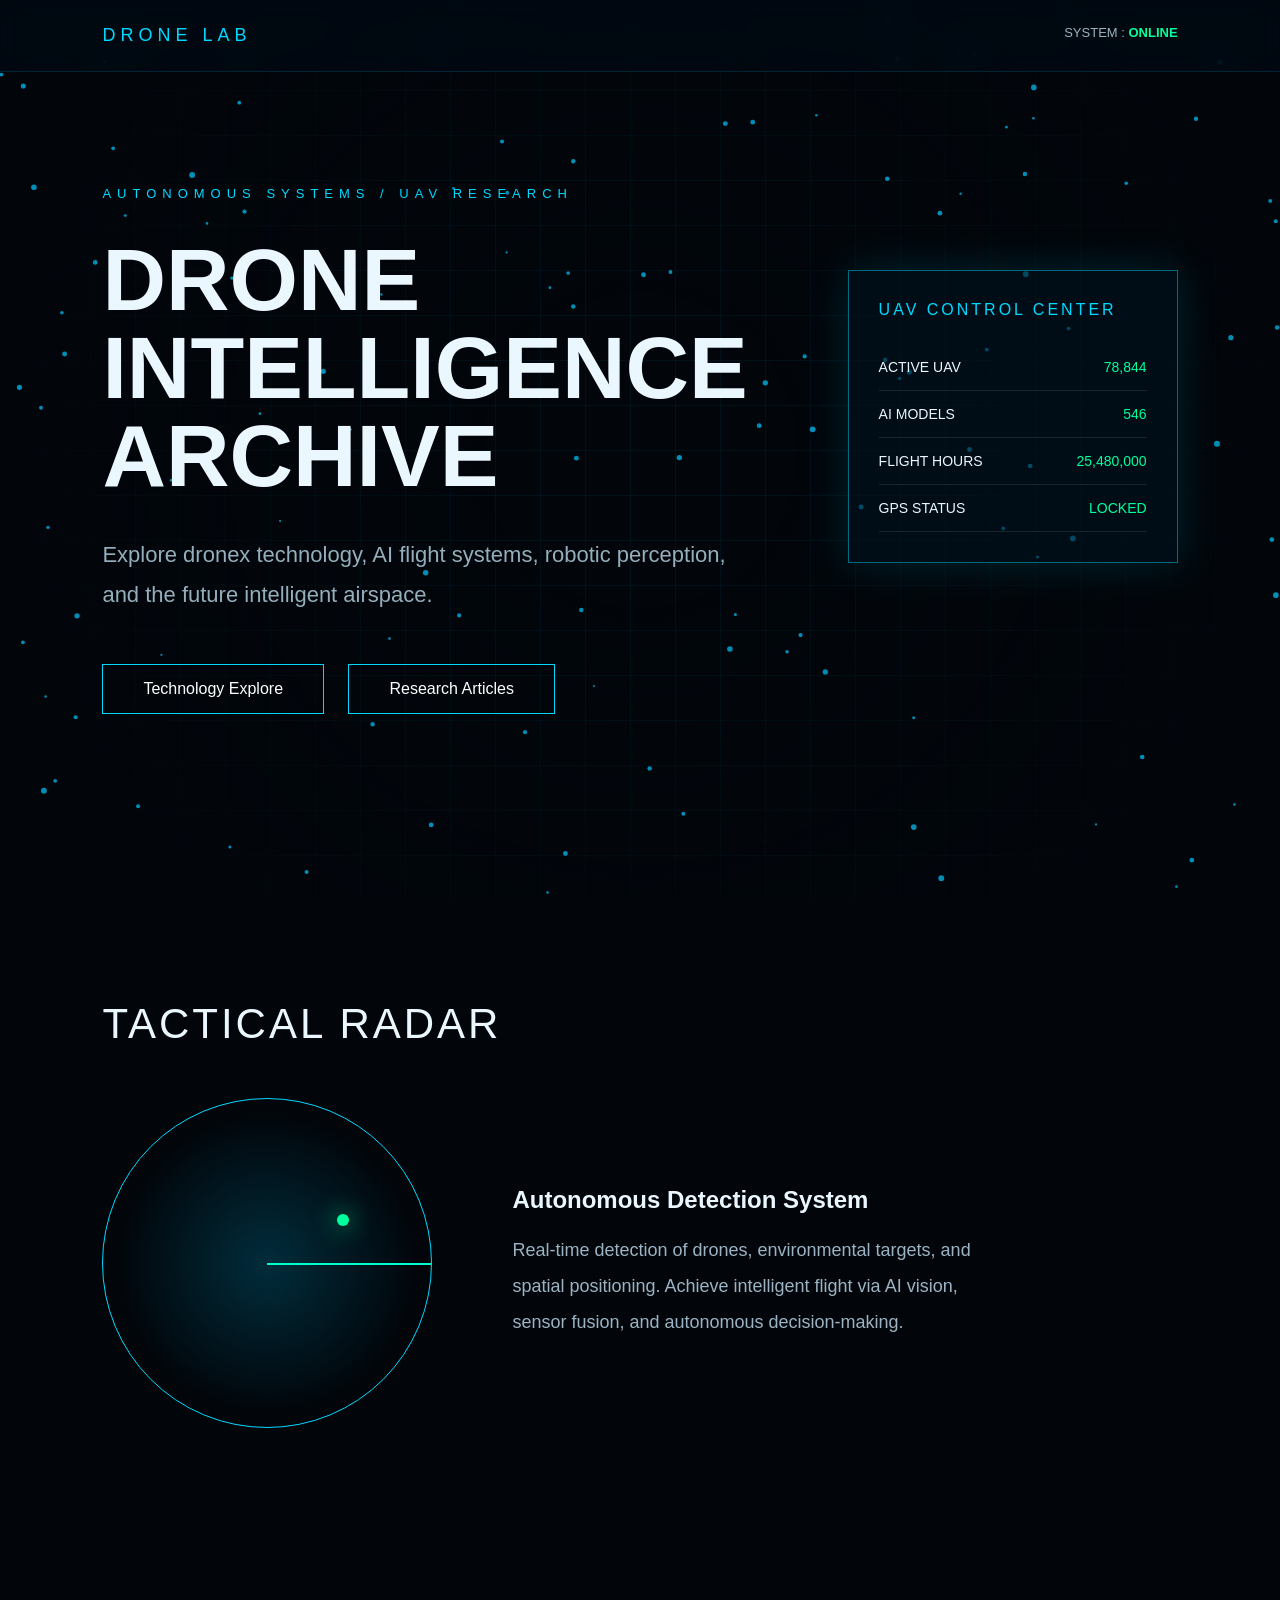
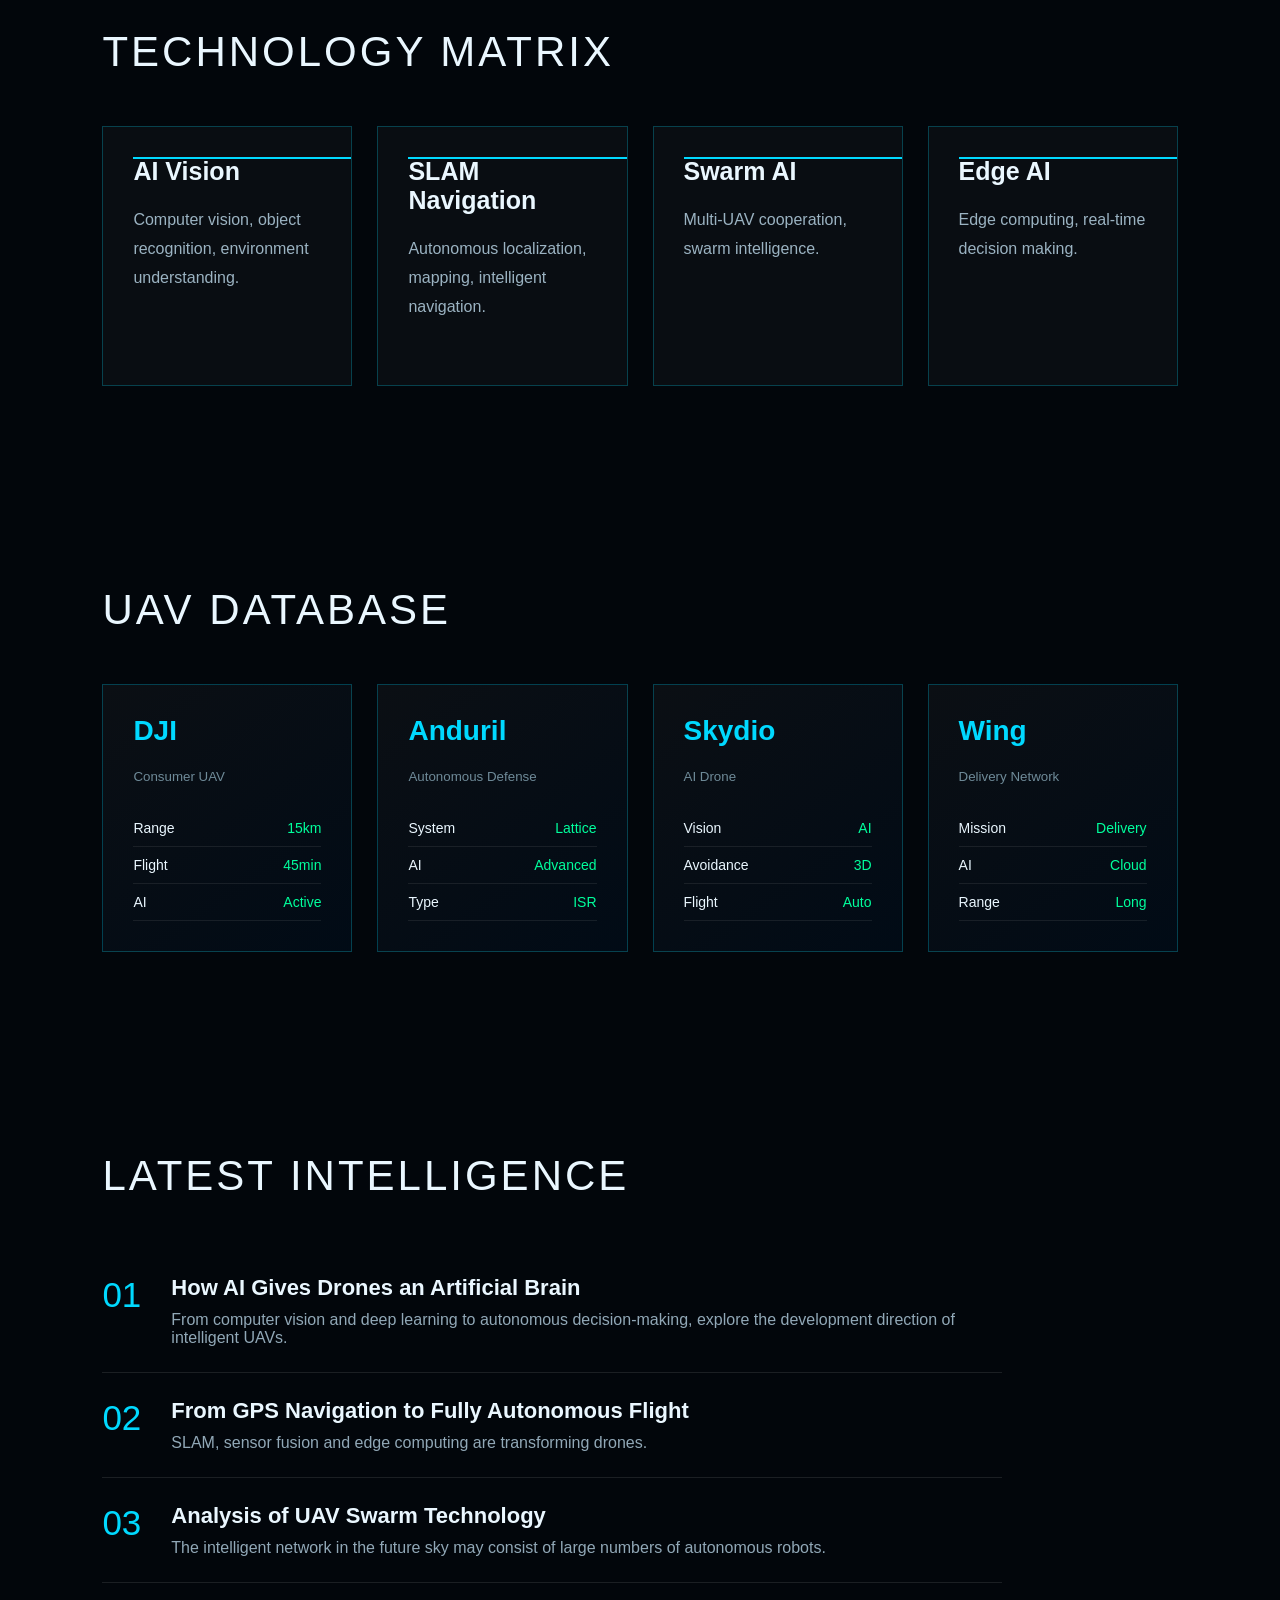
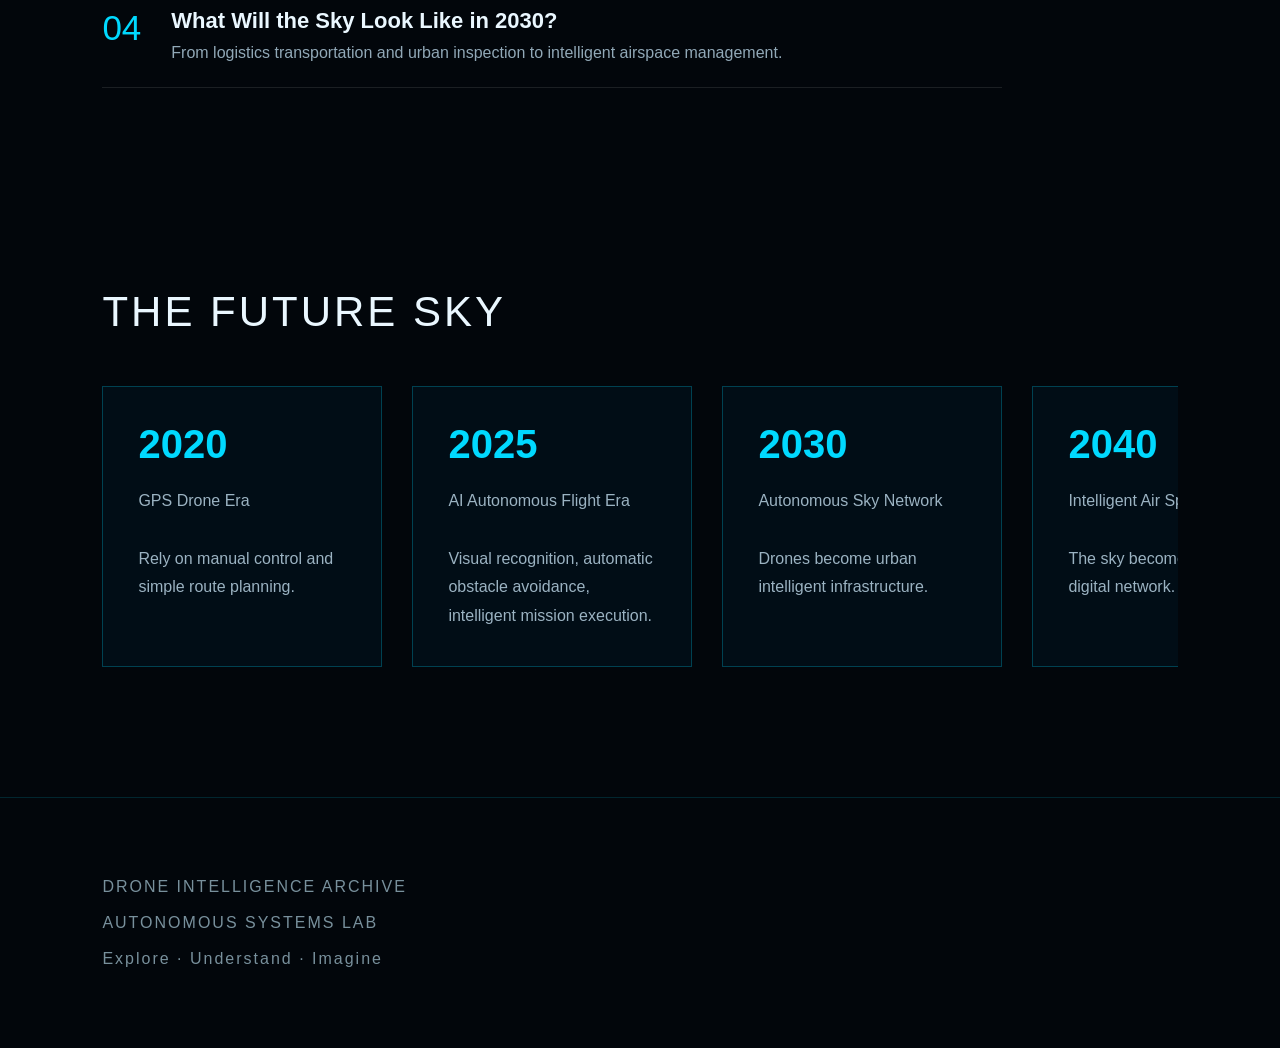
==== index.html @ 6582b04c "3rd commit" ====
<!DOCTYPE html>
<html lang="en">

<head>

<meta charset="UTF-8">

<meta name="viewport" content="width=device-width, initial-scale=1.0">

<title>
Drone Intelligence Archive
</title>


<style>


/* ==========================
   GLOBAL
========================== */


*{

margin:0;
padding:0;
box-sizing:border-box;

font-family:

"Inter",
Arial,
sans-serif;

}


html{

scroll-behavior:smooth;

}



body{

background:#02060b;

color:#eaf7ff;

overflow-x:hidden;


}



/* 科技网格 */

body::before{

content:"";

position:fixed;

inset:0;


background-image:

linear-gradient(
rgba(0,200,255,.06) 1px,
transparent 1px
),

linear-gradient(
90deg,
rgba(0,200,255,.06) 1px,
transparent 1px
);


background-size:45px 45px;


z-index:-3;


}



/* 暗角 */


body::after{

content:"";

position:fixed;

inset:0;


background:

radial-gradient(
circle,
transparent 20%,
#02060b 85%
);


z-index:-2;


}



/* 粒子层 */


#particles{

position:fixed;

top:0;

left:0;

width:100%;

height:100%;

z-index:-1;

}




/* ==========================
 NAV
========================== */


nav{

position:fixed;

top:0;

left:0;

width:100%;


padding:25px 8%;


display:flex;

justify-content:space-between;


background:

rgba(0,10,20,.65);


backdrop-filter:

blur(12px);


z-index:100;


border-bottom:

1px solid rgba(0,200,255,.15);


}



.logo{


color:#00d9ff;

letter-spacing:5px;

font-size:18px;


}



.status{


font-size:13px;

color:#9bb3c2;

}



.status b{

color:#00ff9d;

}



/* ==========================
 HERO
========================== */


.hero{


height:100vh;

display:flex;

align-items:center;


padding:8%;


position:relative;


}



.hero-content{


width:60%;


}



.tag{


font-size:13px;

letter-spacing:6px;

color:#00d9ff;


}



h1{


font-size:88px;

line-height:1;


margin:35px 0;


}



.desc{


font-size:22px;

line-height:1.8;

color:#94aebb;

max-width:650px;


}



.btn-area{


margin-top:50px;


}



.btn{


display:inline-block;


padding:15px 40px;


border:

1px solid #00d9ff;


color:white;

text-decoration:none;


margin-right:20px;


transition:.3s;


}



.btn:hover{


background:#00d9ff;

color:#001018;


}



/* ==========================
 HUD
========================== */


.hud{


position:absolute;


right:8%;

top:30%;


width:330px;


padding:30px;


background:

rgba(0,20,35,.55);


border:

1px solid rgba(0,217,255,.45);


box-shadow:

0 0 40px rgba(0,217,255,.15);


}



.hud-title{


color:#00d9ff;

letter-spacing:3px;

margin-bottom:25px;


}



.info{


padding:15px 0;


border-bottom:

1px solid rgba(255,255,255,.1);


font-size:14px;


}



.info span{


float:right;

color:#00ff9d;


}





/* ==========================
 SECTION
========================== */


section{


padding:100px 8%;


}



.title{


font-size:42px;

letter-spacing:3px;

margin-bottom:50px;


}



/* ==========================
 RADAR
========================== */


.radar-area{


display:flex;

align-items:center;

gap:80px;


}



.radar{


width:330px;

height:330px;


border-radius:50%;


border:

1px solid #00d9ff;


position:relative;


background:

radial-gradient(
circle,
rgba(0,200,255,.2),
transparent 65%
);


}



.radar::before{


content:"";


position:absolute;


left:50%;

top:50%;


width:50%;

height:2px;


background:#00ffcc;


transform-origin:left;


animation:

rotate 3s linear infinite;


}



@keyframes rotate{


from{

transform:rotate(0deg);

}


to{

transform:rotate(360deg);

}


}



.radar::after{


content:"";


position:absolute;


width:12px;

height:12px;


background:#00ff9d;


border-radius:50%;


top:35%;

right:25%;


box-shadow:

0 0 25px #00ff9d;


}


.radar-text{


max-width:500px;


}


.radar-text p{


color:#9bb3c2;

font-size:18px;

line-height:2;


}



/* ==========================
 CARDS
========================== */


.grid{


display:grid;


grid-template-columns:

repeat(4,1fr);


gap:25px;


}



.card{


height:260px;


padding:30px;


border:

1px solid rgba(0,217,255,.25);


background:

rgba(255,255,255,.03);


position:relative;


overflow:hidden;


transition:.4s;


}



.card:hover{


transform:

translateY(-10px);


border-color:#00d9ff;


}




.card h3{


font-size:25px;

margin-bottom:20px;


}


.card p{


color:#9bb3c2;

line-height:1.8;


}



.scan{


position:absolute;


height:2px;

width:100%;


background:#00d9ff;


animation:

scan 4s linear infinite;


}



@keyframes scan{


from{

top:0;

}

to{

top:100%;

}


}
/* ==========================
 UAV DATABASE
========================== */


.database{


display:grid;

grid-template-columns:

repeat(4,1fr);

gap:25px;


}



.uav-card{


padding:30px;


border:

1px solid rgba(0,217,255,.25);


background:

linear-gradient(
145deg,
rgba(255,255,255,.04),
rgba(0,100,200,.06)
);


transition:.3s;


}



.uav-card:hover{


border-color:#00d9ff;


transform:translateY(-8px);


}



.uav-card h3{


font-size:28px;

color:#00d9ff;

margin-bottom:20px;


}



.uav-card small{


color:#6f8b99;


}



.spec{


margin-top:25px;


}



.spec div{


padding:10px 0;


border-bottom:

1px solid rgba(255,255,255,.08);


font-size:14px;


}



.spec span{


float:right;

color:#00ff9d;


}




/* ==========================
 ARTICLES
========================== */


.article-list{


max-width:900px;


}



.article{


padding:25px 0;


border-bottom:

1px solid rgba(255,255,255,.1);


display:flex;

gap:30px;


}



.article-number{


font-size:35px;


color:#00d9ff;


}



.article h3{


font-size:22px;

margin-bottom:10px;


}



.article p{


color:#91a8b7;


}



/* ==========================
 TIMELINE
========================== */


.timeline{


display:flex;


overflow-x:auto;


gap:30px;


padding-bottom:30px;


}



.time-card{


min-width:280px;


padding:35px;


border:

1px solid rgba(0,217,255,.25);


background:

rgba(0,20,35,.5);


}



.time-card h3{


font-size:40px;


color:#00d9ff;


margin-bottom:20px;


}



.time-card p{


color:#9bb3c2;

line-height:1.8;


}




/* ==========================
 FOOTER
========================== */


footer{


padding:80px 8%;


border-top:

1px solid rgba(0,217,255,.15);


color:#78909c;


letter-spacing:2px;


}




/* ==========================
 MOBILE
========================== */


@media(max-width:900px){


h1{


font-size:45px;


}


.hero{


height:auto;

padding-top:150px;

padding-bottom:100px;


}



.hero-content{


width:100%;


}



.hud{


display:none;


}



.radar-area{


flex-direction:column;


}



.grid,


.database{


grid-template-columns:

1fr;


}



.title{


font-size:32px;


}



}



</style>


</head>


<body>


<canvas id="particles"></canvas>



<!-- =====================
 NAV
===================== -->


<nav>


<div class="logo">

DRONE LAB

</div>


<div class="status">


SYSTEM :

<b>ONLINE</b>


</div>


</nav>





<!-- =====================
 HERO
===================== -->


<section class="hero">


<div class="hero-content">


<div class="tag">

AUTONOMOUS SYSTEMS / UAV RESEARCH

</div>



<h1>

DRONE<br>

INTELLIGENCE<br>

ARCHIVE

</h1>



<div class="desc">


Explore dronex technology,
AI flight systems,
robotic perception,
and the future intelligent airspace.


</div>



<div class="btn-area">


<a href="#tech" class="btn">

Technology Explore

</a>


<a href="#articles" class="btn">

Research Articles

</a>


</div>


</div>






<div class="hud">


<div class="hud-title">

UAV CONTROL CENTER

</div>


<div class="info">

ACTIVE UAV

<span id="num1">

128540

</span>

</div>



<div class="info">

AI MODELS

<span id="num2">

856

</span>

</div>



<div class="info">

FLIGHT HOURS

<span id="num3">

42000000

</span>

</div>



<div class="info">

GPS STATUS

<span>

LOCKED

</span>

</div>


</div>


</section>





<!-- =====================
 RADAR
===================== -->


<section>


<div class="title">

TACTICAL RADAR

</div>



<div class="radar-area">


<div class="radar">

</div>


<div class="radar-text">


<h2>

Autonomous Detection System

</h2>


<br>


<p>

Real-time detection of drones,
environmental targets,
and spatial positioning.

Achieve intelligent flight via
AI vision,
sensor fusion,
and autonomous decision-making.


</p>


</div>


</div>


</section>






<!-- =====================
 TECHNOLOGY
===================== -->


<section id="tech">


<div class="title">

TECHNOLOGY MATRIX

</div>



<div class="grid">


<div class="card">

<div class="scan"></div>


<h3>

AI Vision

</h3>


<p>

Computer vision,
object recognition,
environment understanding.

</p>


</div>



<div class="card">


<div class="scan"></div>


<h3>

SLAM Navigation

</h3>


<p>

Autonomous localization,
mapping,
intelligent navigation.


</p>


</div>




<div class="card">


<div class="scan"></div>


<h3>

Swarm AI

</h3>


<p>

Multi-UAV cooperation,
swarm intelligence.


</p>


</div>



<div class="card">


<div class="scan"></div>


<h3>

Edge AI

</h3>


<p>

Edge computing,
real-time decision making.


</p>


</div>



</div>


</section>





<!-- =====================
 UAV DATABASE
===================== -->


<section>


<div class="title">

UAV DATABASE

</div>



<div class="database">



<div class="uav-card">


<h3>

DJI

</h3>


<small>

Consumer UAV

</small>



<div class="spec">


<div>

Range

<span>

15km

</span>

</div>


<div>

Flight

<span>

45min

</span>

</div>


<div>

AI

<span>

Active

</span>

</div>


</div>



</div>





<div class="uav-card">


<h3>

Anduril

</h3>


<small>

Autonomous Defense

</small>



<div class="spec">


<div>

System

<span>

Lattice

</span>

</div>


<div>

AI

<span>

Advanced

</span>

</div>


<div>

Type

<span>

ISR

</span>

</div>


</div>



</div>





<div class="uav-card">


<h3>

Skydio

</h3>


<small>

AI Drone

</small>


<div class="spec">


<div>

Vision

<span>

AI

</span>

</div>


<div>

Avoidance

<span>

3D

</span>

</div>


<div>

Flight

<span>

Auto

</span>

</div>


</div>



</div>




<div class="uav-card">


<h3>

Wing

</h3>


<small>

Delivery Network

</small>



<div class="spec">


<div>

Mission

<span>

Delivery

</span>

</div>


<div>

AI

<span>

Cloud

</span>

</div>


<div>

Range

<span>

Long

</span>

</div>


</div>



</div>




</div>


</section>
<!-- =====================
 ARTICLES
===================== -->


<section id="articles">


<div class="title">

LATEST INTELLIGENCE

</div>



<div class="article-list">



<div class="article">


<div class="article-number">

01

</div>


<div>


<h3>

How AI Gives Drones an Artificial Brain

</h3>


<p>

From computer vision and deep learning to autonomous decision-making,
explore the development direction of intelligent UAVs.

</p>


</div>


</div>





<div class="article">


<div class="article-number">

02

</div>


<div>


<h3>

From GPS Navigation to Fully Autonomous Flight

</h3>


<p>

SLAM, sensor fusion and edge computing are transforming drones.

</p>


</div>


</div>





<div class="article">


<div class="article-number">

03

</div>


<div>


<h3>

Analysis of UAV Swarm Technology

</h3>


<p>

The intelligent network in the future sky
may consist of large numbers of autonomous robots.

</p>


</div>


</div>





<div class="article">


<div class="article-number">

04

</div>


<div>


<h3>

What Will the Sky Look Like in 2030?

</h3>


<p>

From logistics transportation and urban inspection
to intelligent airspace management.

</p>


</div>


</div>



</div>


</section>







<!-- =====================
 FUTURE
===================== -->


<section>


<div class="title">

THE FUTURE SKY

</div>



<div class="timeline">


<div class="time-card">


<h3>

2020

</h3>


<p>

GPS Drone Era

<br><br>

Rely on manual control
and simple route planning.


</p>


</div>





<div class="time-card">


<h3>

2025

</h3>


<p>

AI Autonomous Flight Era

<br><br>

Visual recognition,
automatic obstacle avoidance,
intelligent mission execution.


</p>


</div>





<div class="time-card">


<h3>

2030

</h3>


<p>

Autonomous Sky Network

<br><br>

Drones become urban intelligent infrastructure.


</p>


</div>





<div class="time-card">


<h3>

2040

</h3>


<p>

Intelligent Air Space

<br><br>

The sky becomes a new digital network.


</p>


</div>



</div>


</section>







<footer>


DRONE INTELLIGENCE ARCHIVE


<br><br>


AUTONOMOUS SYSTEMS LAB


<br><br>


Explore · Understand · Imagine


</footer>







<script>


/* ==========================
 PARTICLE SYSTEM
========================== */


const canvas =
document.getElementById(
"particles"
);


const ctx =
canvas.getContext(
"2d"
);



let particles=[];



function resize(){


canvas.width =
window.innerWidth;


canvas.height =
window.innerHeight;


}


resize();


window.onresize=resize;




class Particle{


constructor(){


this.x =
Math.random()*canvas.width;


this.y =
Math.random()*canvas.height;


this.size =
Math.random()*2+1;


this.speed =
Math.random()*0.5+0.2;


}



update(){


this.y-=this.speed;


if(this.y<0){

this.y=canvas.height;

}


}



draw(){


ctx.beginPath();


ctx.arc(
this.x,
this.y,
this.size,
0,
Math.PI*2
);


ctx.fillStyle =
"rgba(0,200,255,.7)";


ctx.fill();



}



}



for(
let i=0;
i<120;
i++
){


particles.push(
new Particle()
);


}



function animate(){


ctx.clearRect(
0,
0,
canvas.width,
canvas.height
);



particles.forEach(
p=>{


p.update();

p.draw();


}
);



requestAnimationFrame(
animate
);



}


animate();







/* ==========================
 DIGITAL COUNTER
========================== */


function counter(
id,
target
){


let el =
document.getElementById(id);


let num=0;


let step =
Math.ceil(
target/150
);



let timer =
setInterval(()=>{


num+=step;


if(num>=target){


num=target;


clearInterval(timer);


}



el.innerHTML =
num.toLocaleString();



},20);



}



counter(
"num1",
128540
);


counter(
"num2",
856
);


counter(
"num3",
42000000
);







/* ==========================
 MOUSE PARALLAX
========================== */


document.addEventListener(
"mousemove",
(e)=>{


let x =
(e.clientX/
window.innerWidth
-.5)*20;


let y =
(e.clientY/
window.innerHeight
-.5)*20;



document.querySelector(
".hud"
).style.transform
=
`
translate(${x}px,${y}px)
`;



document.querySelector(
".hero-content"
).style.transform
=
`
translate(${-x/2}px,${-y/2}px)
`;



}

);




</script>


</body>


</html>
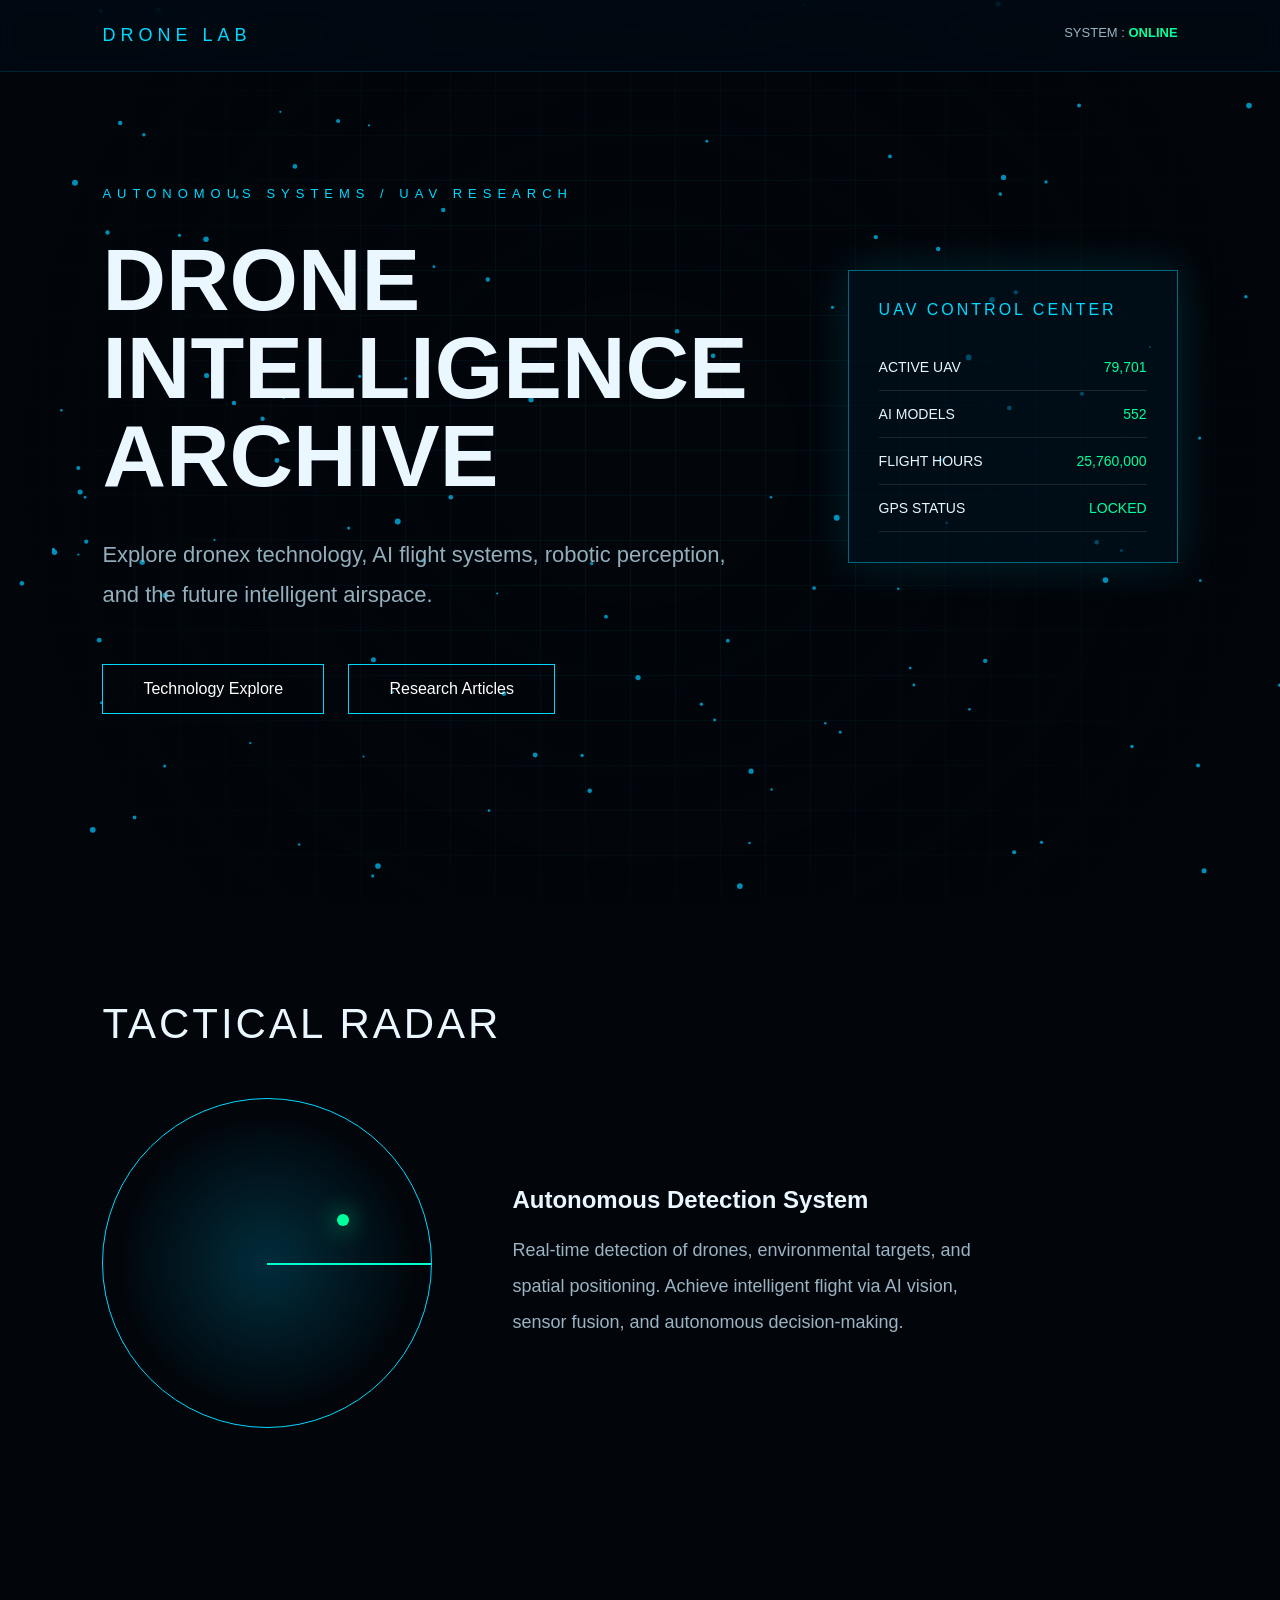
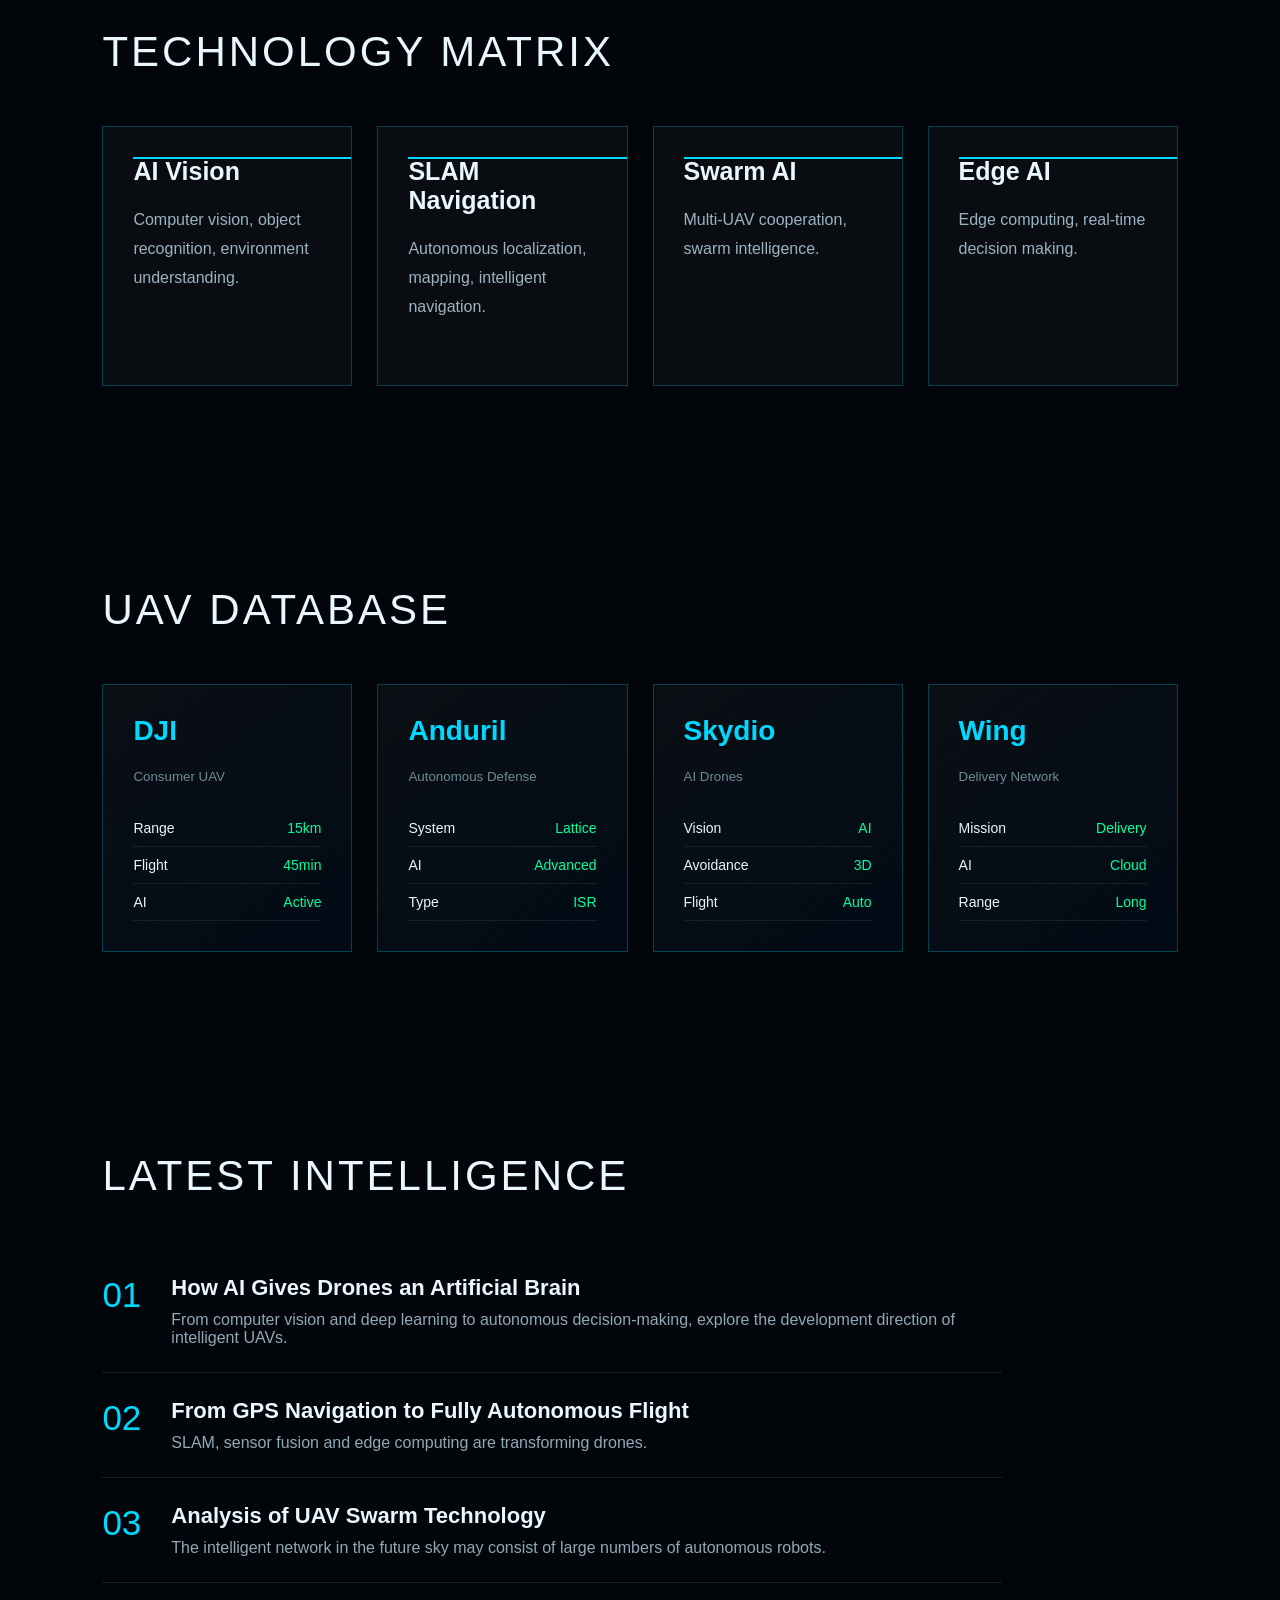
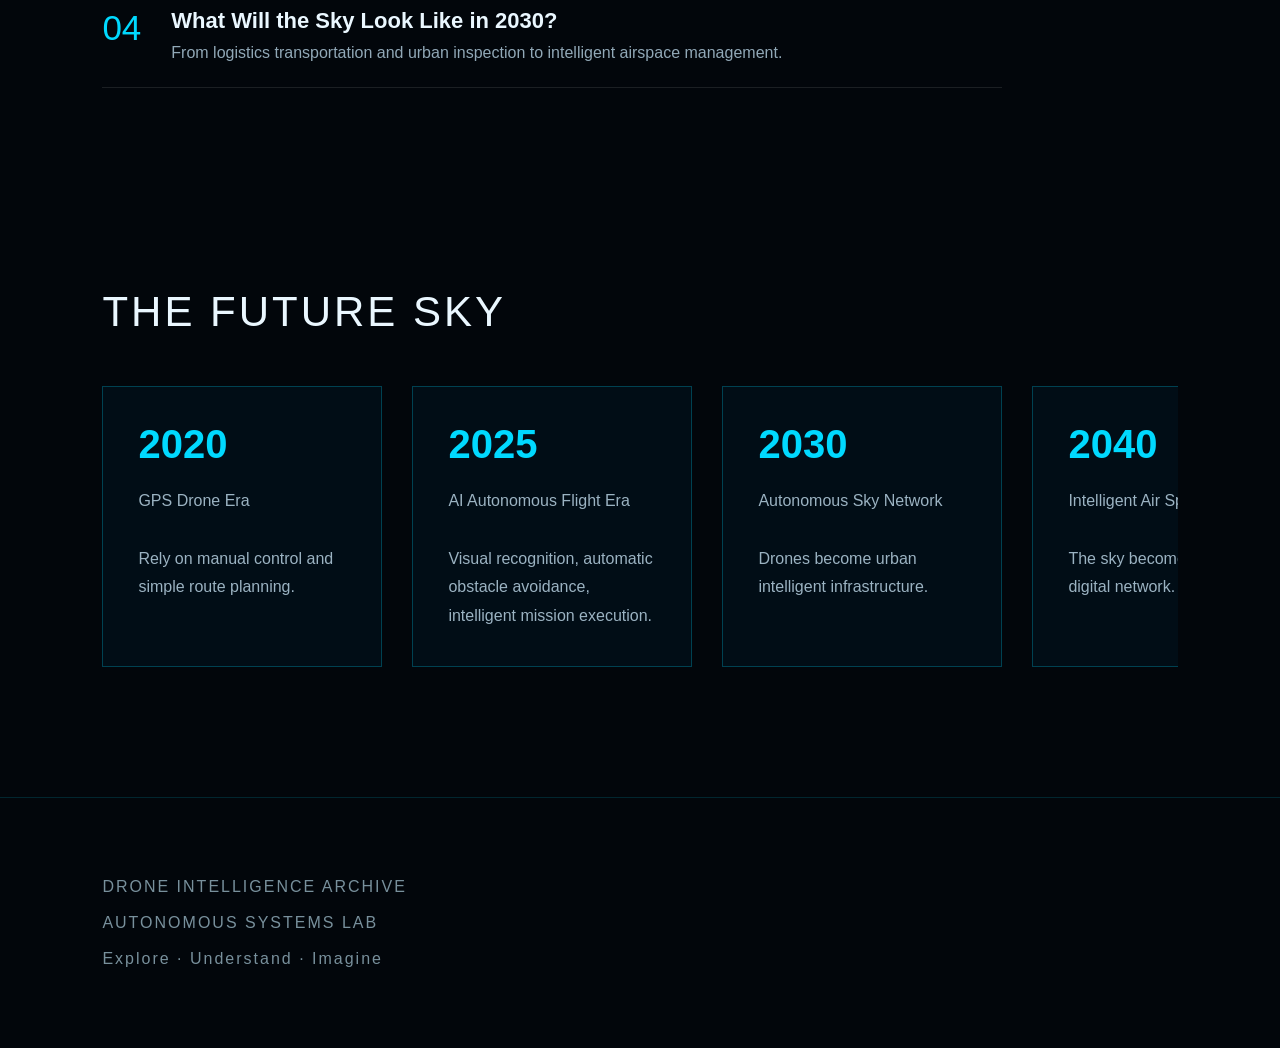
==== commit 876adcaa: "add sth" ====
--- a/index.html
+++ b/index.html
@@ -1712,7 +1712,7 @@
 
 <small>
 
-AI Drone
+AI Drones
 
 </small>
 
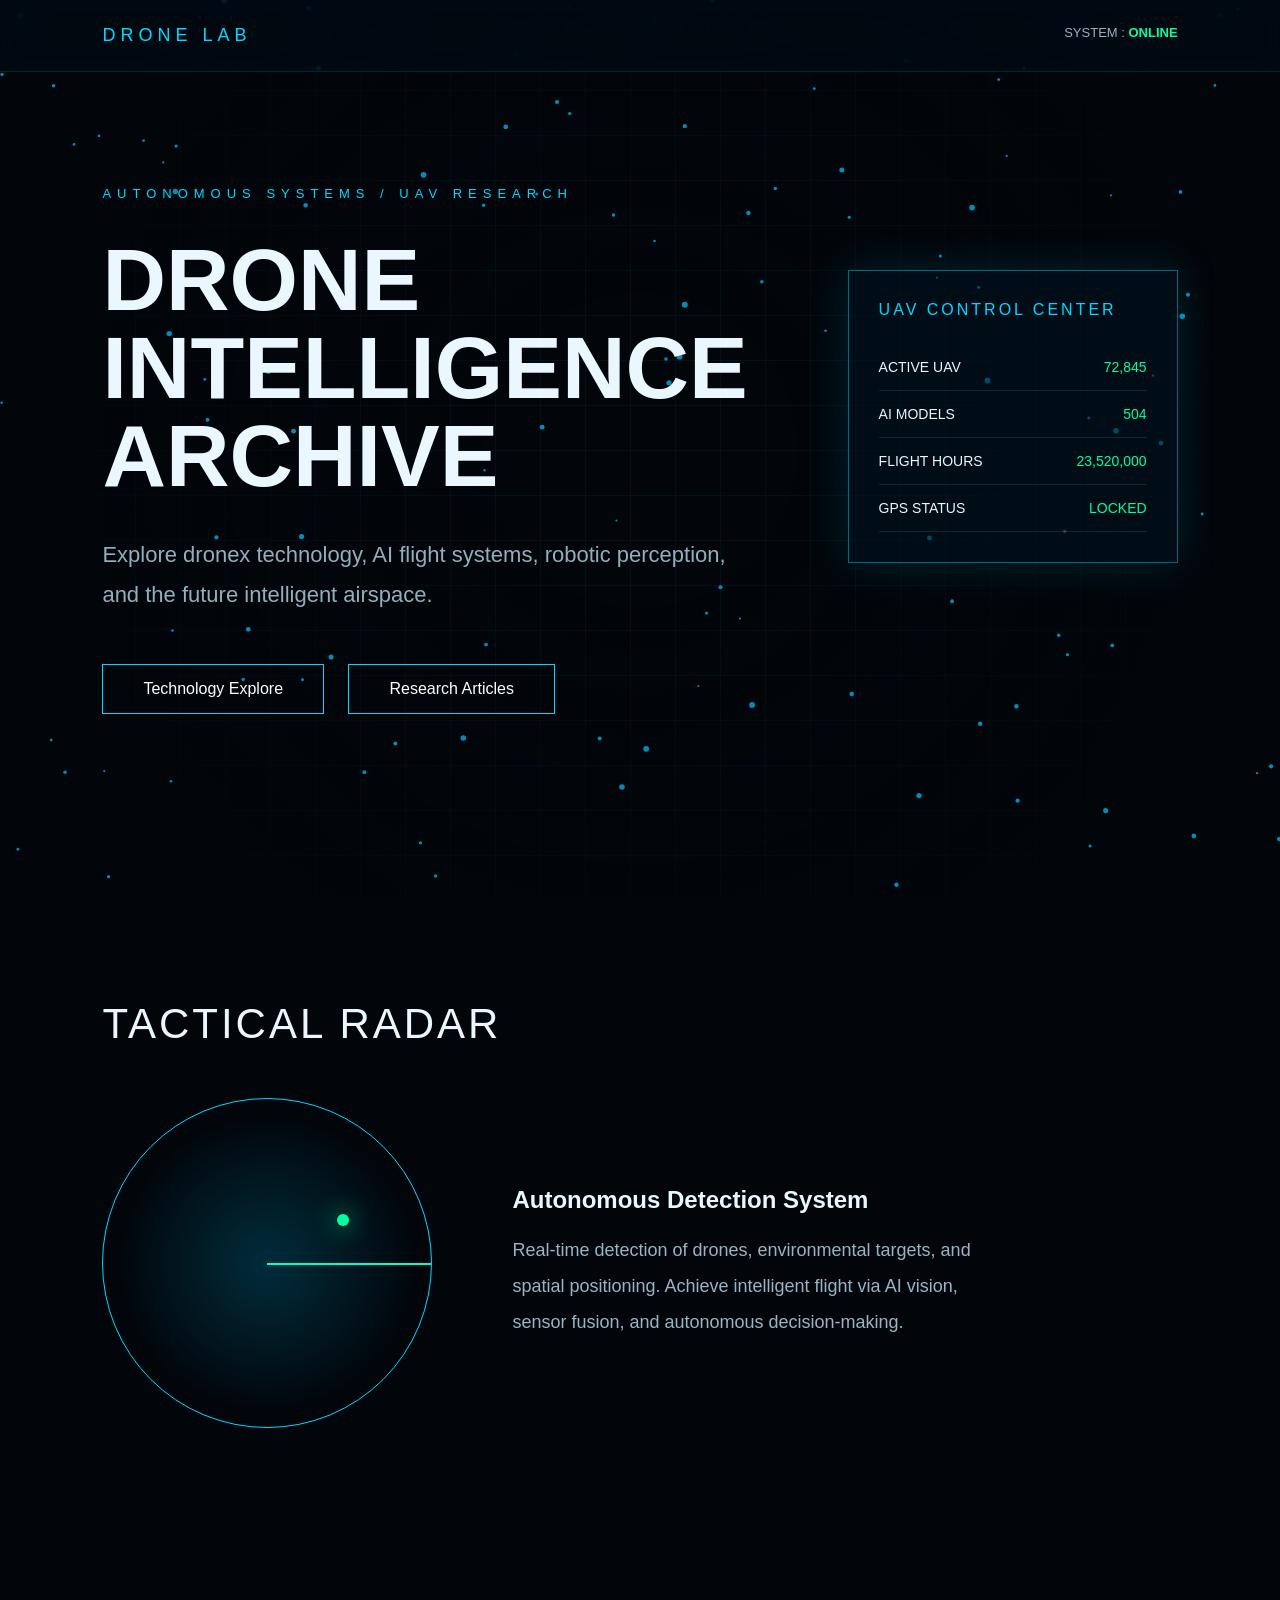
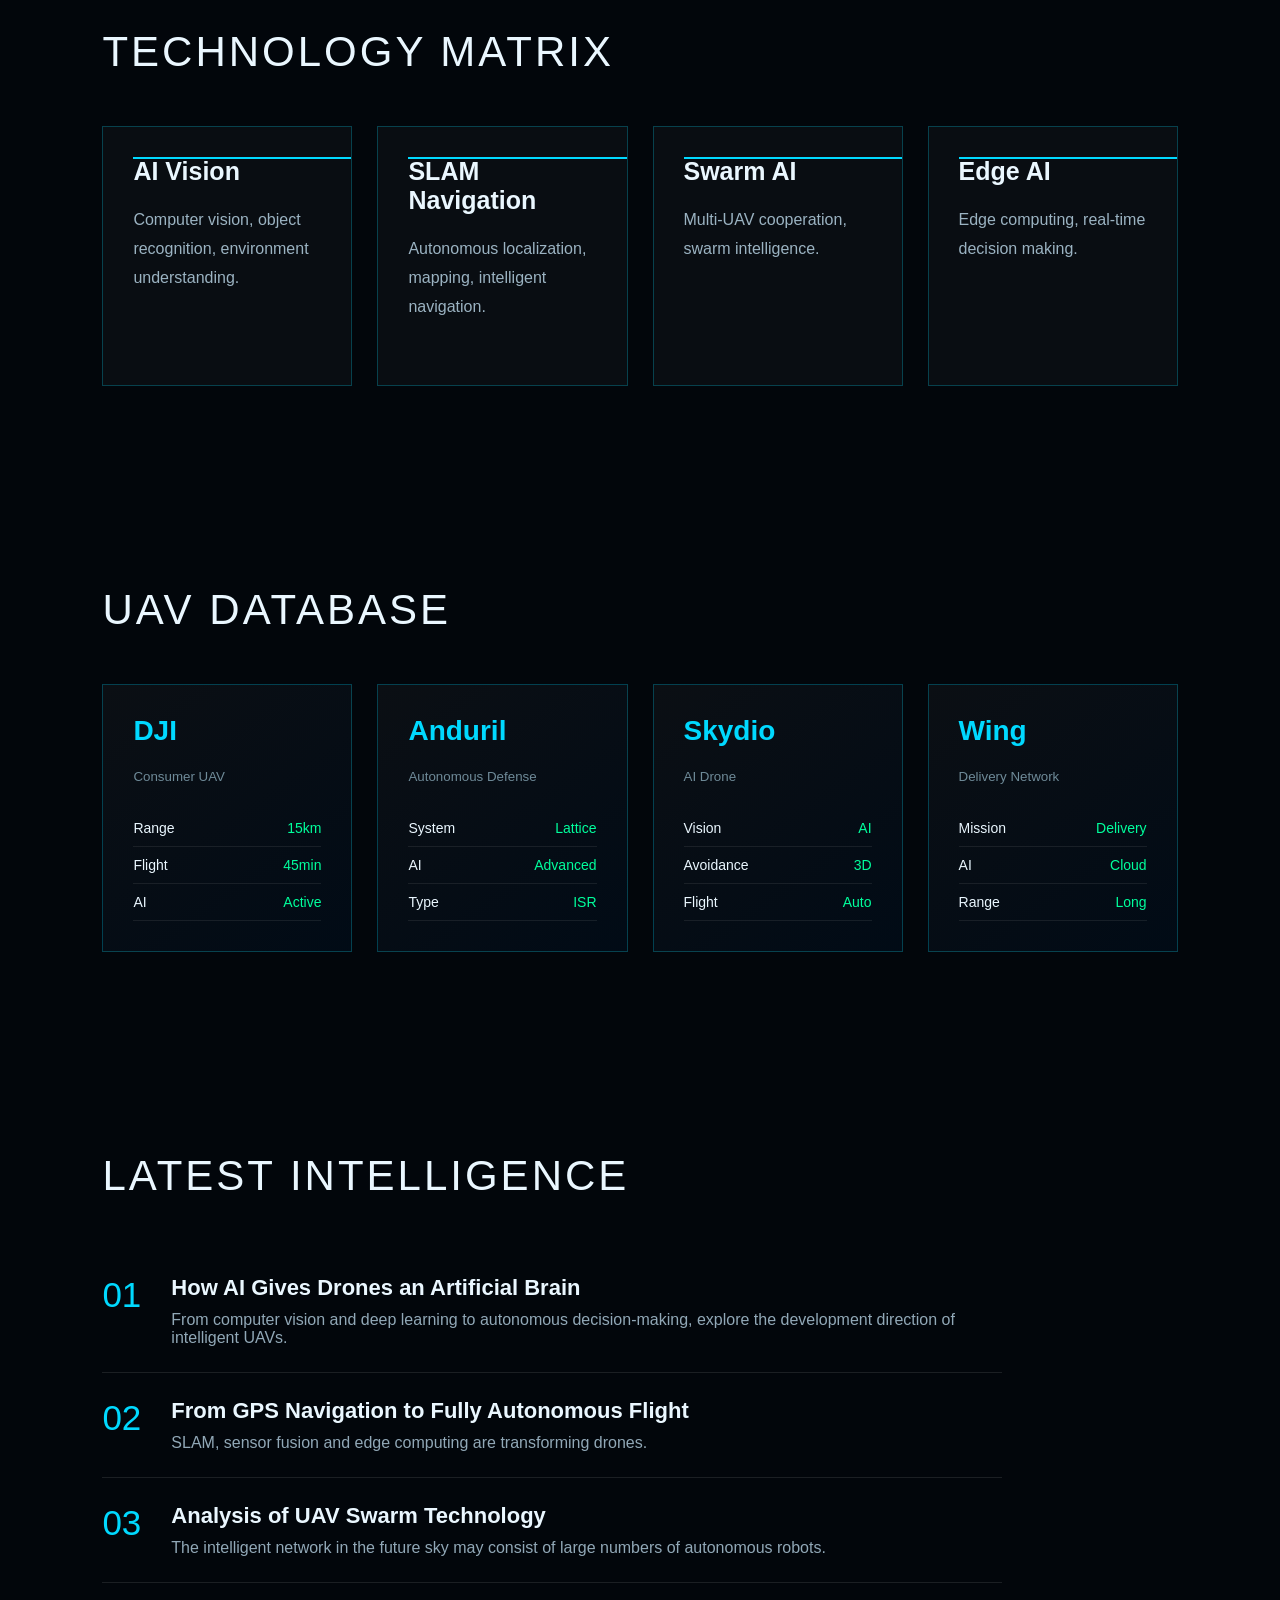
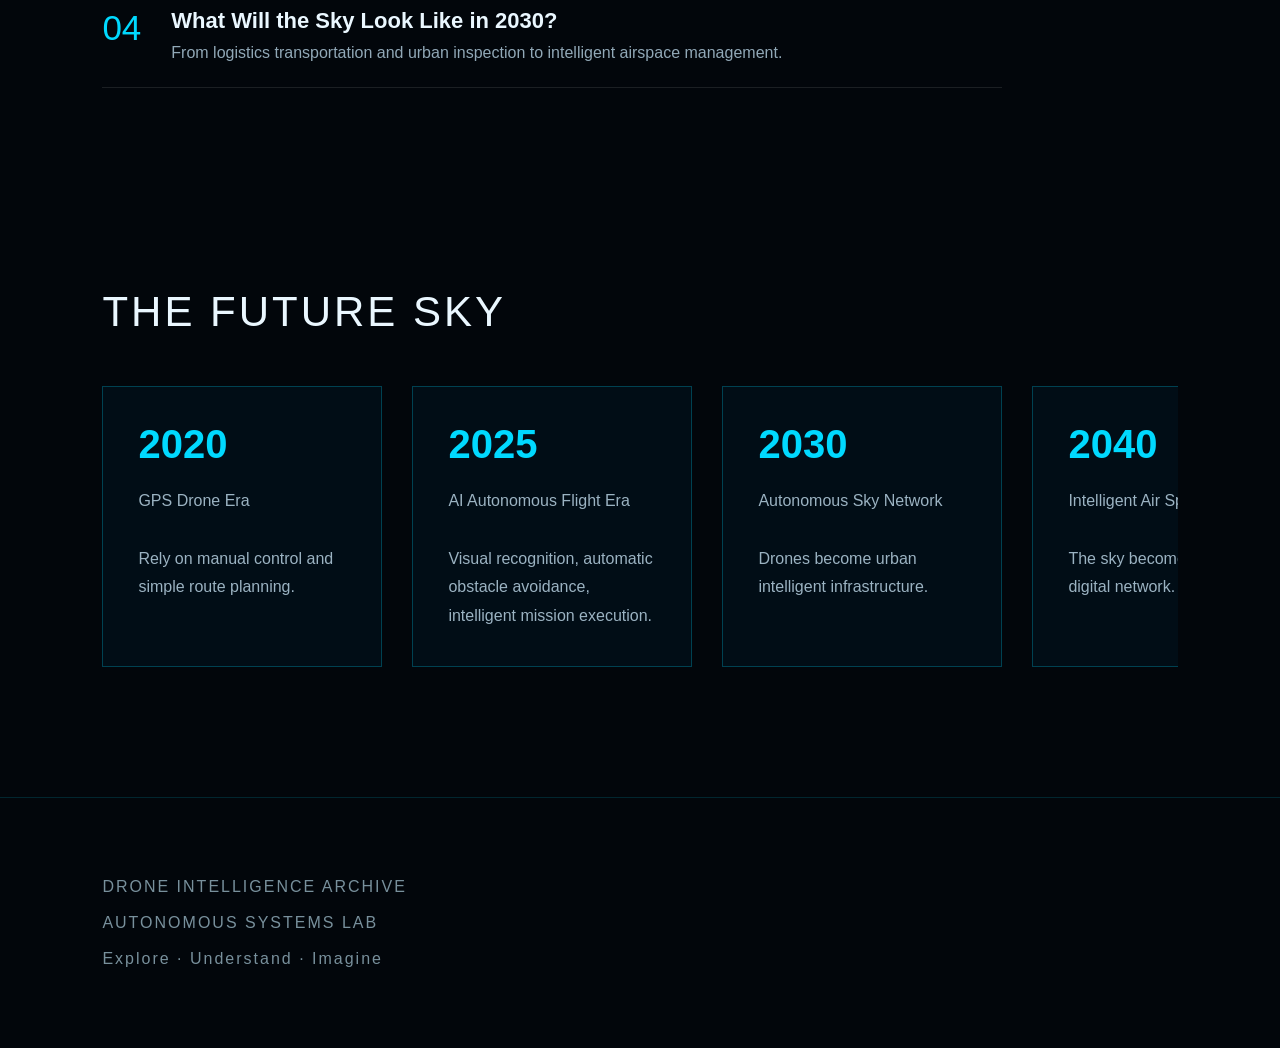
==== commit 14cfe760: "delete s" ====
--- a/index.html
+++ b/index.html
@@ -1712,7 +1712,7 @@
 
 <small>
 
-AI Drones
+AI Drone
 
 </small>
 
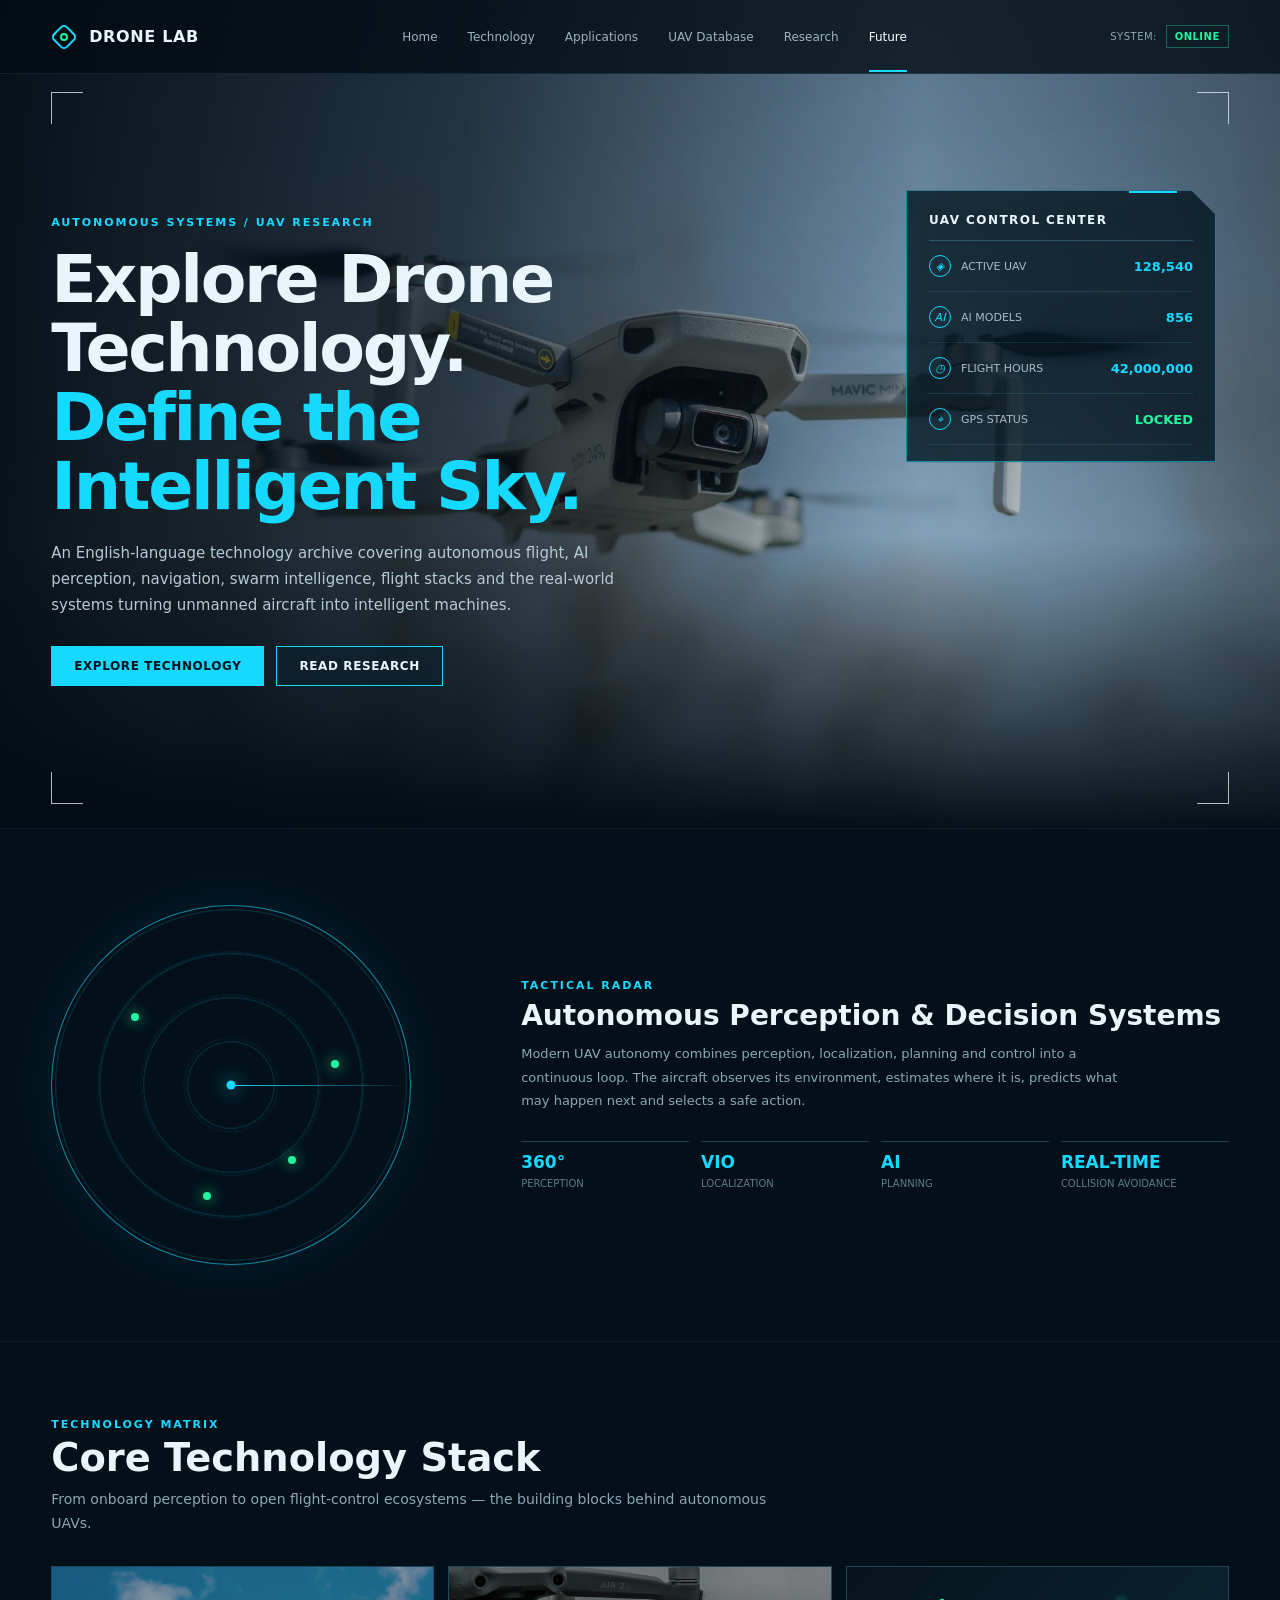
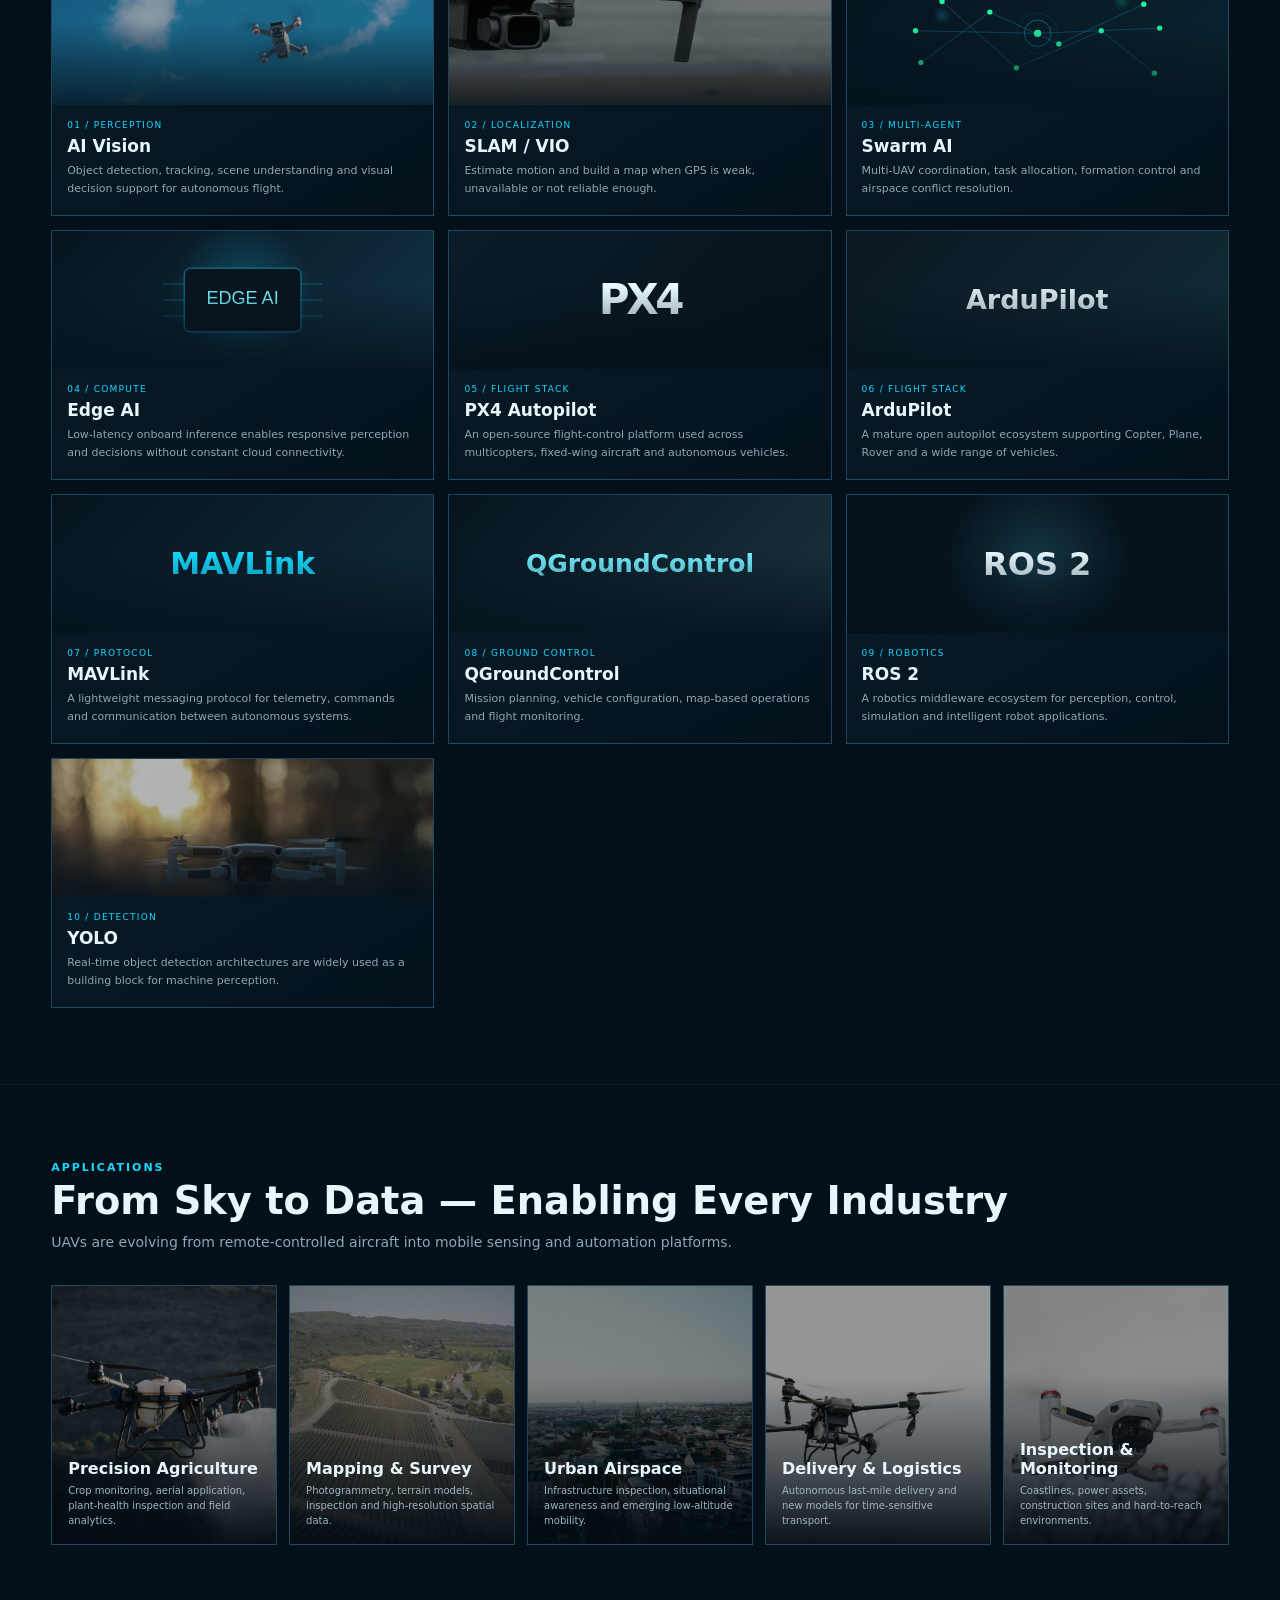
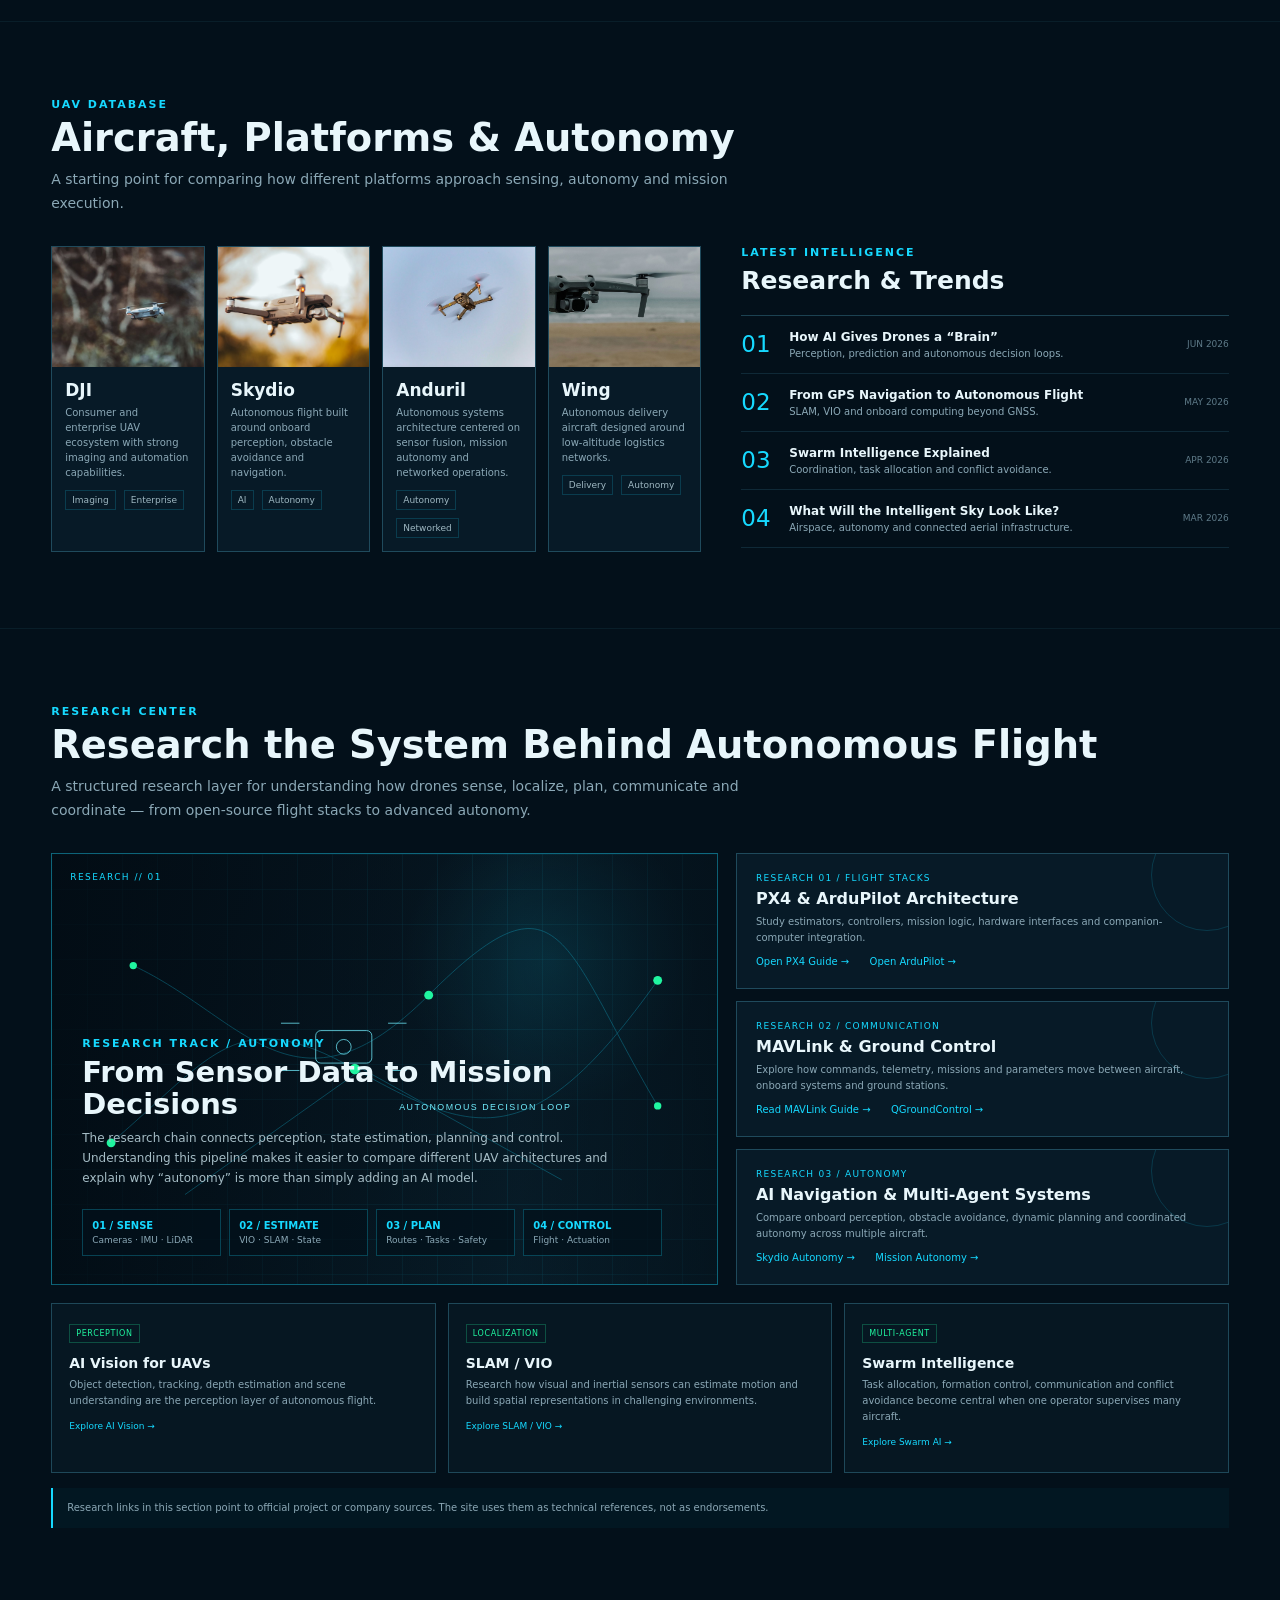
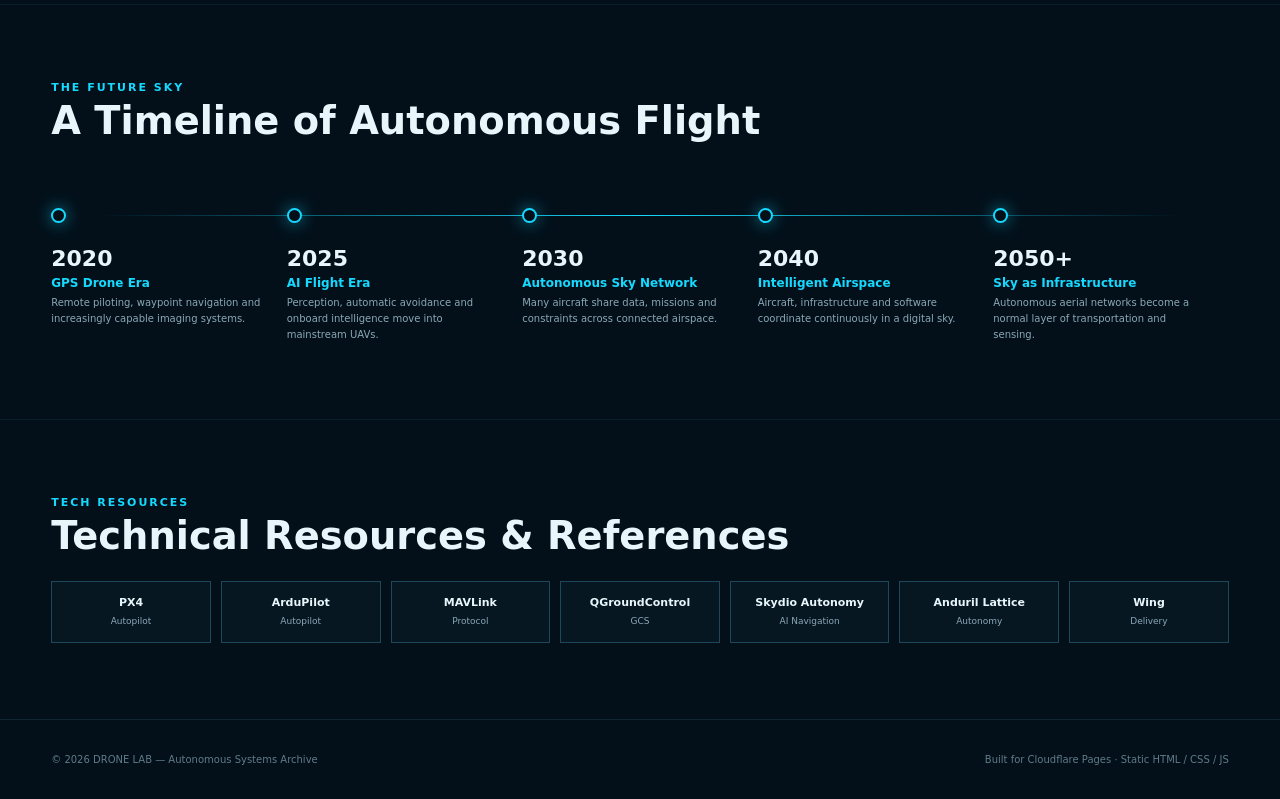
==== commit 211fd677: "local pic" ====
--- a/index.html
+++ b/index.html
@@ -1,2506 +1,746 @@
 <!DOCTYPE html>
 <html lang="en">
-
 <head>
-
 <meta charset="UTF-8">
-
 <meta name="viewport" content="width=device-width, initial-scale=1.0">
-
-<title>
-Drone Intelligence Archive
-</title>
-
+<meta name="description" content="Drone Lab — an English-language technology archive covering autonomous flight, AI vision, SLAM, swarm intelligence, edge AI, flight stacks and real-world UAV applications.">
+<title>DRONE LAB — Autonomous Systems Archive</title>
 
 <style>
-
-
-/* ==========================
-   GLOBAL
-========================== */
-
-
-*{
-
-margin:0;
-padding:0;
-box-sizing:border-box;
-
-font-family:
-
-"Inter",
-Arial,
-sans-serif;
-
-}
-
-
-html{
-
-scroll-behavior:smooth;
-
-}
-
-
-
+:root{
+  --bg:#03101a;
+  --bg2:#061824;
+  --panel:#071b29;
+  --line:rgba(93,196,231,.28);
+  --cyan:#16d9ff;
+  --cyan2:#73efff;
+  --green:#20f5a0;
+  --text:#e8f6fb;
+  --muted:#8ba8b6;
+  --muted2:#5f7b89;
+  --max:1440px;
+}
+*{box-sizing:border-box;margin:0;padding:0}
+html{scroll-behavior:smooth}
 body{
-
-background:#02060b;
-
-color:#eaf7ff;
-
-overflow-x:hidden;
-
-
-}
-
-
-
-/* 科技网格 */
-
-body::before{
-
-content:"";
-
-position:fixed;
-
-inset:0;
-
-
-background-image:
-
-linear-gradient(
-rgba(0,200,255,.06) 1px,
-transparent 1px
-),
-
-linear-gradient(
-90deg,
-rgba(0,200,255,.06) 1px,
-transparent 1px
-);
-
-
-background-size:45px 45px;
-
-
-z-index:-3;
-
-
-}
-
-
-
-/* 暗角 */
-
-
-body::after{
-
-content:"";
-
-position:fixed;
-
-inset:0;
-
-
-background:
-
-radial-gradient(
-circle,
-transparent 20%,
-#02060b 85%
-);
-
-
-z-index:-2;
-
-
-}
-
-
-
-/* 粒子层 */
-
-
-#particles{
-
-position:fixed;
-
-top:0;
-
-left:0;
-
-width:100%;
-
-height:100%;
-
-z-index:-1;
-
-}
-
-
-
-
-/* ==========================
- NAV
-========================== */
-
-
-nav{
-
-position:fixed;
-
-top:0;
-
-left:0;
-
-width:100%;
-
-
-padding:25px 8%;
-
-
-display:flex;
-
-justify-content:space-between;
-
-
-background:
-
-rgba(0,10,20,.65);
-
-
-backdrop-filter:
-
-blur(12px);
-
-
-z-index:100;
-
-
-border-bottom:
-
-1px solid rgba(0,200,255,.15);
-
-
-}
-
-
-
-.logo{
-
-
-color:#00d9ff;
-
-letter-spacing:5px;
-
-font-size:18px;
-
-
-}
-
-
-
-.status{
-
-
-font-size:13px;
-
-color:#9bb3c2;
-
-}
-
-
-
-.status b{
-
-color:#00ff9d;
-
-}
-
-
-
-/* ==========================
- HERO
-========================== */
-
-
+  background:var(--bg);
+  color:var(--text);
+  font-family:Inter,ui-sans-serif,system-ui,-apple-system,"Segoe UI",Arial,sans-serif;
+  overflow-x:hidden;
+}
+body:before{
+  content:"";
+  position:fixed;inset:0;pointer-events:none;z-index:-3;
+  background:
+    linear-gradient(rgba(23,214,255,.045) 1px,transparent 1px),
+    linear-gradient(90deg,rgba(23,214,255,.045) 1px,transparent 1px);
+  background-size:48px 48px;
+  mask-image:linear-gradient(to bottom,black,transparent 92%);
+}
+body:after{
+  content:"";position:fixed;inset:0;pointer-events:none;z-index:50;
+  background:linear-gradient(rgba(255,255,255,.018) 1px,transparent 1px);
+  background-size:100% 4px;opacity:.18;
+}
+a{color:inherit;text-decoration:none}
+img{display:block;width:100%;height:100%;object-fit:cover}
+.container{width:min(var(--max),92vw);margin:auto}
+.section{padding:76px 0;border-top:1px solid rgba(93,196,231,.08)}
+.eyebrow{
+  color:var(--cyan);font-size:11px;letter-spacing:.18em;
+  text-transform:uppercase;font-weight:700;
+}
+.section-title{
+  font-size:clamp(28px,3vw,42px);margin-top:7px;line-height:1.05;
+}
+.section-subtitle{
+  color:var(--muted);max-width:720px;line-height:1.7;margin-top:10px;font-size:14px;
+}
+
+/* NAV */
+.nav{
+  position:fixed;z-index:100;top:0;left:0;right:0;height:74px;
+  background:rgba(2,12,20,.78);backdrop-filter:blur(16px);
+  border-bottom:1px solid rgba(93,196,231,.12);
+}
+.nav-inner{height:100%;display:flex;align-items:center;justify-content:space-between}
+.brand{display:flex;align-items:center;gap:12px;font-weight:800;letter-spacing:.04em}
+.brand-mark{
+  width:26px;height:26px;position:relative;
+}
+.brand-mark:before,.brand-mark:after{
+  content:"";position:absolute;inset:3px;border:2px solid var(--cyan);
+  transform:rotate(45deg);border-radius:5px;
+}
+.brand-mark:after{inset:9px;border-color:var(--green);transform:rotate(0)}
+.nav-links{display:flex;gap:30px;height:100%;align-items:center}
+.nav-links a{font-size:12px;color:#9db4c0;position:relative}
+.nav-links a:hover,.nav-links a.active{color:#fff}
+.nav-links a.active:after{
+  content:"";position:absolute;height:2px;background:var(--cyan);left:0;right:0;bottom:-28px;
+}
+.system{font-size:10px;color:#8ea6b3;letter-spacing:.05em}
+.system b{color:var(--green);border:1px solid rgba(32,245,160,.35);padding:5px 8px;margin-left:5px}
+
+/* HERO */
 .hero{
-
-
-height:100vh;
-
-display:flex;
-
-align-items:center;
-
-
-padding:8%;
-
-
-position:relative;
-
-
-}
-
-
-
-.hero-content{
-
-
-width:60%;
-
-
-}
-
-
-
-.tag{
-
-
-font-size:13px;
-
-letter-spacing:6px;
-
-color:#00d9ff;
-
-
-}
-
-
-
-h1{
-
-
-font-size:88px;
-
-line-height:1;
-
-
-margin:35px 0;
-
-
-}
-
-
-
-.desc{
-
-
-font-size:22px;
-
-line-height:1.8;
-
-color:#94aebb;
-
-max-width:650px;
-
-
-}
-
-
-
-.btn-area{
-
-
-margin-top:50px;
-
-
-}
-
-
-
+  min-height:650px;height:92vh;max-height:900px;position:relative;
+  display:flex;align-items:center;overflow:hidden;
+  background:#06131d;
+}
+.hero-media{position:absolute;inset:0}
+.hero-media img{filter:saturate(.8) contrast(1.05);transform:scale(1.02)}
+.hero-media:after{
+  content:"";position:absolute;inset:0;
+  background:
+    linear-gradient(90deg,rgba(2,12,20,.96) 0%,rgba(2,12,20,.72) 36%,rgba(2,12,20,.18) 72%,rgba(2,12,20,.48) 100%),
+    linear-gradient(0deg,rgba(2,12,20,.96),transparent 35%,rgba(2,12,20,.25));
+}
+.hero-content{position:relative;z-index:2;padding-top:74px;width:62%}
+.hero h1{
+  font-size:clamp(42px,5.2vw,78px);line-height:1.04;letter-spacing:-.035em;
+  max-width:760px;margin:16px 0 18px;
+}
+.hero h1 span{color:var(--cyan)}
+.hero p{max-width:620px;color:#b5cbd4;line-height:1.75;font-size:15px}
+.cta-row{display:flex;gap:12px;margin-top:28px;flex-wrap:wrap}
 .btn{
-
-
-display:inline-block;
-
-
-padding:15px 40px;
-
-
-border:
-
-1px solid #00d9ff;
-
-
-color:white;
-
-text-decoration:none;
-
-
-margin-right:20px;
-
-
-transition:.3s;
-
-
-}
-
-
-
-.btn:hover{
-
-
-background:#00d9ff;
-
-color:#001018;
-
-
-}
-
-
-
-/* ==========================
- HUD
-========================== */
-
-
+  padding:12px 22px;border:1px solid var(--cyan);font-size:12px;font-weight:700;
+  letter-spacing:.05em;text-transform:uppercase;transition:.25s;background:rgba(9,33,46,.55)
+}
+.btn.primary{background:var(--cyan);color:#00131b}
+.btn:hover{transform:translateY(-2px);box-shadow:0 0 25px rgba(22,217,255,.2)}
+.corner{
+  position:absolute;width:32px;height:32px;border-color:var(--cyan);opacity:.75;z-index:3
+}
+.corner.tl{top:92px;left:4%;border-top:1px solid;border-left:1px solid}
+.corner.tr{top:92px;right:4%;border-top:1px solid;border-right:1px solid}
+.corner.bl{bottom:24px;left:4%;border-bottom:1px solid;border-left:1px solid}
+.corner.br{bottom:24px;right:4%;border-bottom:1px solid;border-right:1px solid}
+
+/* HUD */
 .hud{
-
-
-position:absolute;
-
-
-right:8%;
-
-top:30%;
-
-
-width:330px;
-
-
-padding:30px;
-
-
-background:
-
-rgba(0,20,35,.55);
-
-
-border:
-
-1px solid rgba(0,217,255,.45);
-
-
-box-shadow:
-
-0 0 40px rgba(0,217,255,.15);
-
-
-}
-
-
-
-.hud-title{
-
-
-color:#00d9ff;
-
-letter-spacing:3px;
-
-margin-bottom:25px;
-
-
-}
-
-
-
-.info{
-
-
-padding:15px 0;
-
-
-border-bottom:
-
-1px solid rgba(255,255,255,.1);
-
-
-font-size:14px;
-
-
-}
-
-
-
-.info span{
-
-
-float:right;
-
-color:#00ff9d;
-
-
-}
-
-
-
-
-
-/* ==========================
- SECTION
-========================== */
-
-
-section{
-
-
-padding:100px 8%;
-
-
-}
-
-
-
-.title{
-
-
-font-size:42px;
-
-letter-spacing:3px;
-
-margin-bottom:50px;
-
-
-}
-
-
-
-/* ==========================
- RADAR
-========================== */
-
-
-.radar-area{
-
-
-display:flex;
-
-align-items:center;
-
-gap:80px;
-
-
-}
-
-
-
+  position:absolute;z-index:4;right:5%;top:23%;width:310px;
+  padding:22px 22px 16px;background:rgba(2,18,29,.78);
+  border:1px solid rgba(22,217,255,.55);
+  clip-path:polygon(0 0,92% 0,100% 9%,100% 100%,0 100%);
+  box-shadow:0 0 50px rgba(0,0,0,.4),inset 0 0 30px rgba(22,217,255,.04);
+}
+.hud:before{content:"";position:absolute;top:0;right:38px;width:48px;height:2px;background:var(--cyan)}
+.hud-title{font-size:12px;font-weight:800;letter-spacing:.12em;padding-bottom:13px;border-bottom:1px solid var(--line)}
+.hud-row{display:flex;align-items:center;justify-content:space-between;padding:14px 0;border-bottom:1px solid rgba(93,196,231,.14);font-size:11px;color:#a7bbc4}
+.hud-row b{color:var(--cyan);font-size:13px}
+.hud-row .ok{color:var(--green)}
+.hud-icon{
+  width:22px;height:22px;border:1px solid var(--cyan);border-radius:50%;
+  margin-right:10px;display:inline-flex;align-items:center;justify-content:center;color:var(--cyan)
+}
+.hud-label{display:flex;align-items:center}
+
+/* RADAR */
+.radar-wrap{display:grid;grid-template-columns:400px 1fr;gap:70px;align-items:center}
 .radar{
-
-
-width:330px;
-
-height:330px;
-
-
-border-radius:50%;
-
-
-border:
-
-1px solid #00d9ff;
-
-
-position:relative;
-
-
-background:
-
-radial-gradient(
-circle,
-rgba(0,200,255,.2),
-transparent 65%
-);
-
-
-}
-
-
-
-.radar::before{
-
-
-content:"";
-
-
-position:absolute;
-
-
-left:50%;
-
-top:50%;
-
-
-width:50%;
-
-height:2px;
-
-
-background:#00ffcc;
-
-
-transform-origin:left;
-
-
-animation:
-
-rotate 3s linear infinite;
-
-
-}
-
-
-
-@keyframes rotate{
-
-
-from{
-
-transform:rotate(0deg);
-
-}
-
-
-to{
-
-transform:rotate(360deg);
-
-}
-
-
-}
-
-
-
-.radar::after{
-
-
-content:"";
-
-
-position:absolute;
-
-
-width:12px;
-
-height:12px;
-
-
-background:#00ff9d;
-
-
-border-radius:50%;
-
-
-top:35%;
-
-right:25%;
-
-
-box-shadow:
-
-0 0 25px #00ff9d;
-
-
-}
-
-
-.radar-text{
-
-
-max-width:500px;
-
-
-}
-
-
-.radar-text p{
-
-
-color:#9bb3c2;
-
-font-size:18px;
-
-line-height:2;
-
-
-}
-
-
-
-/* ==========================
- CARDS
-========================== */
-
-
-.grid{
-
-
-display:grid;
-
-
-grid-template-columns:
-
-repeat(4,1fr);
-
-
-gap:25px;
-
-
-}
-
-
-
-.card{
-
-
-height:260px;
-
-
-padding:30px;
-
-
-border:
-
-1px solid rgba(0,217,255,.25);
-
-
-background:
-
-rgba(255,255,255,.03);
-
-
-position:relative;
-
-
-overflow:hidden;
-
-
-transition:.4s;
-
-
-}
-
-
-
-.card:hover{
-
-
-transform:
-
-translateY(-10px);
-
-
-border-color:#00d9ff;
-
-
-}
-
-
-
-
-.card h3{
-
-
-font-size:25px;
-
-margin-bottom:20px;
-
-
-}
-
-
-.card p{
-
-
-color:#9bb3c2;
-
-line-height:1.8;
-
-
-}
-
-
-
-.scan{
-
-
-position:absolute;
-
-
-height:2px;
-
-width:100%;
-
-
-background:#00d9ff;
-
-
-animation:
-
-scan 4s linear infinite;
-
-
-}
-
-
-
-@keyframes scan{
-
-
-from{
-
-top:0;
-
-}
-
-to{
-
-top:100%;
-
-}
-
-
-}
-/* ==========================
- UAV DATABASE
-========================== */
-
-
-.database{
-
-
-display:grid;
-
-grid-template-columns:
-
-repeat(4,1fr);
-
-gap:25px;
-
-
-}
-
-
-
-.uav-card{
-
-
-padding:30px;
-
-
-border:
-
-1px solid rgba(0,217,255,.25);
-
-
-background:
-
-linear-gradient(
-145deg,
-rgba(255,255,255,.04),
-rgba(0,100,200,.06)
-);
-
-
-transition:.3s;
-
-
-}
-
-
-
-.uav-card:hover{
-
-
-border-color:#00d9ff;
-
-
-transform:translateY(-8px);
-
-
-}
-
-
-
-.uav-card h3{
-
-
-font-size:28px;
-
-color:#00d9ff;
-
-margin-bottom:20px;
-
-
-}
-
-
-
-.uav-card small{
-
-
-color:#6f8b99;
-
-
-}
-
-
-
-.spec{
-
-
-margin-top:25px;
-
-
-}
-
-
-
-.spec div{
-
-
-padding:10px 0;
-
-
-border-bottom:
-
-1px solid rgba(255,255,255,.08);
-
-
-font-size:14px;
-
-
-}
-
-
-
-.spec span{
-
-
-float:right;
-
-color:#00ff9d;
-
-
-}
-
-
-
-
-/* ==========================
- ARTICLES
-========================== */
-
-
-.article-list{
-
-
-max-width:900px;
-
-
-}
-
-
-
-.article{
-
-
-padding:25px 0;
-
-
-border-bottom:
-
-1px solid rgba(255,255,255,.1);
-
-
-display:flex;
-
-gap:30px;
-
-
-}
-
-
-
-.article-number{
-
-
-font-size:35px;
-
-
-color:#00d9ff;
-
-
-}
-
-
-
-.article h3{
-
-
-font-size:22px;
-
-margin-bottom:10px;
-
-
-}
-
-
-
-.article p{
-
-
-color:#91a8b7;
-
-
-}
-
-
-
-/* ==========================
- TIMELINE
-========================== */
-
-
-.timeline{
-
-
-display:flex;
-
-
-overflow-x:auto;
-
-
-gap:30px;
-
-
-padding-bottom:30px;
-
-
-}
-
-
-
-.time-card{
-
-
-min-width:280px;
-
-
-padding:35px;
-
-
-border:
-
-1px solid rgba(0,217,255,.25);
-
-
-background:
-
-rgba(0,20,35,.5);
-
-
-}
-
-
-
-.time-card h3{
-
-
-font-size:40px;
-
-
-color:#00d9ff;
-
-
-margin-bottom:20px;
-
-
-}
-
-
-
-.time-card p{
-
-
-color:#9bb3c2;
-
-line-height:1.8;
-
-
-}
-
-
-
-
-/* ==========================
- FOOTER
-========================== */
-
-
-footer{
-
-
-padding:80px 8%;
-
-
-border-top:
-
-1px solid rgba(0,217,255,.15);
-
-
-color:#78909c;
-
-
-letter-spacing:2px;
-
-
-}
-
-
-
-
-/* ==========================
- MOBILE
-========================== */
-
-
-@media(max-width:900px){
-
-
-h1{
-
-
-font-size:45px;
-
-
-}
-
-
-.hero{
-
-
-height:auto;
-
-padding-top:150px;
-
-padding-bottom:100px;
-
-
-}
-
-
-
-.hero-content{
-
-
-width:100%;
-
-
-}
-
-
-
-.hud{
-
-
-display:none;
-
-
-}
-
-
-
-.radar-area{
-
-
-flex-direction:column;
-
-
-}
-
-
-
-.grid,
-
-
-.database{
-
-
-grid-template-columns:
-
-1fr;
-
-
-}
-
-
-
-.title{
-
-
-font-size:32px;
-
-
-}
-
-
-
-}
-
-
-
+  width:360px;height:360px;border-radius:50%;position:relative;
+  background:
+    radial-gradient(circle at center,transparent 0 18%,rgba(22,217,255,.03) 18% 19%,transparent 19% 35%,rgba(22,217,255,.04) 35% 36%,transparent 36% 52%,rgba(22,217,255,.04) 52% 53%,transparent 53%),
+    repeating-radial-gradient(circle,transparent 0 42px,rgba(22,217,255,.12) 43px 44px);
+  border:1px solid rgba(22,217,255,.6);
+  box-shadow:0 0 60px rgba(22,217,255,.08);
+}
+.radar:before{
+  content:"";position:absolute;left:50%;top:50%;width:50%;height:1px;
+  transform-origin:left;background:linear-gradient(90deg,var(--cyan),transparent);
+  animation:radar 3.4s linear infinite;
+}
+.radar:after{
+  content:"";position:absolute;left:50%;top:50%;width:9px;height:9px;border-radius:50%;
+  transform:translate(-50%,-50%);background:var(--cyan);box-shadow:0 0 18px var(--cyan)
+}
+@keyframes radar{to{transform:rotate(360deg)}}
+.target{position:absolute;width:8px;height:8px;border-radius:50%;background:var(--green);box-shadow:0 0 14px var(--green)}
+.t1{left:22%;top:30%}.t2{right:20%;top:43%}.t3{left:42%;bottom:18%}.t4{right:32%;bottom:28%}
+.radar-copy h3{font-size:28px;margin:7px 0 10px}
+.radar-copy p{color:var(--muted);line-height:1.8;font-size:13px;max-width:620px}
+.radar-stats{display:grid;grid-template-columns:repeat(4,1fr);gap:12px;margin-top:28px}
+.mini-stat{border-top:1px solid var(--line);padding-top:10px}
+.mini-stat b{display:block;color:var(--cyan);font-size:17px}.mini-stat span{font-size:10px;color:var(--muted2);text-transform:uppercase}
+
+/* TECH MATRIX */
+.tech-grid{display:grid;grid-template-columns:repeat(3,1fr);gap:14px}
+.tech-card{
+  min-height:250px;border:1px solid var(--line);background:linear-gradient(150deg,#081d2b,#04111b);
+  position:relative;overflow:hidden;transition:.3s
+}
+.tech-card:hover{transform:translateY(-4px);border-color:rgba(22,217,255,.7)}
+.tech-image{height:138px;position:relative;overflow:hidden;background:#061824}
+.tech-image img{transition:.5s;filter:saturate(.7) brightness(.75)}
+.tech-card:hover .tech-image img{transform:scale(1.05);filter:saturate(1) brightness(.9)}
+.tech-image:after{content:"";position:absolute;inset:0;background:linear-gradient(0deg,rgba(4,17,27,.8),transparent 60%)}
+.tech-body{padding:15px}
+.tech-code{color:var(--cyan);font-size:9px;letter-spacing:.14em}
+.tech-body h3{font-size:17px;margin:6px 0}
+.tech-body p{color:var(--muted);font-size:11px;line-height:1.6}
+.swarm-art{
+  position:relative;height:138px;inset:auto;background:
+    radial-gradient(circle at 25% 35%,rgba(22,217,255,.2),transparent 3%),
+    radial-gradient(circle at 72% 25%,rgba(32,245,160,.2),transparent 3%),
+    linear-gradient(135deg,#06131d,#0a2533);
+}
+.swarm-art svg{width:100%;height:100%}
+
+/* APPLICATIONS */
+.app-grid{display:grid;grid-template-columns:repeat(5,1fr);gap:12px}
+.app-card{height:260px;border:1px solid var(--line);position:relative;overflow:hidden;background:#071923}
+.app-card img{filter:saturate(.75) brightness(.65);transition:.5s}
+.app-card:hover img{transform:scale(1.06);filter:saturate(.95) brightness(.78)}
+.app-card:after{content:"";position:absolute;inset:0;background:linear-gradient(0deg,rgba(2,12,20,.95),rgba(2,12,20,.1) 65%)}
+.app-copy{position:absolute;z-index:2;left:16px;right:16px;bottom:16px}
+.app-copy h3{font-size:16px}.app-copy p{font-size:10px;color:#9fb5bf;line-height:1.5;margin-top:5px}
+
+/* DATABASE */
+.split{display:grid;grid-template-columns:1.2fr .9fr;gap:40px}
+.db-grid{display:grid;grid-template-columns:repeat(4,1fr);gap:12px}
+.db-card{border:1px solid var(--line);background:#071a27;overflow:hidden}
+.db-img{height:120px}
+.db-copy{padding:13px}
+.db-copy h3{font-size:17px}.db-copy p{font-size:10px;color:var(--muted);margin-top:5px;line-height:1.5}
+.specs{display:flex;gap:8px;margin-top:10px;flex-wrap:wrap}
+.spec{font-size:9px;border:1px solid rgba(22,217,255,.18);padding:4px 6px;color:#9fb8c2}
+.intel-list{border-top:1px solid var(--line)}
+.intel-item{display:grid;grid-template-columns:38px 1fr 78px;gap:10px;padding:14px 0;border-bottom:1px solid rgba(93,196,231,.14);align-items:center}
+.intel-num{font-size:23px;color:var(--cyan)}
+.intel-item h4{font-size:12px}.intel-item p{font-size:10px;color:var(--muted);margin-top:4px}
+.date{font-size:9px;color:var(--muted2);text-align:right}
+
+
+/* RESEARCH */
+.research-hero{
+  margin-top:30px;
+  display:grid;
+  grid-template-columns:1.15fr .85fr;
+  gap:18px;
+}
+.research-feature{
+  min-height:360px;
+  position:relative;
+  overflow:hidden;
+  border:1px solid rgba(22,217,255,.38);
+  background:
+    radial-gradient(circle at 75% 25%,rgba(22,217,255,.16),transparent 25%),
+    linear-gradient(135deg,#06131d,#0a2432);
+}
+.research-feature:before{
+  content:"RESEARCH // 01";
+  position:absolute;z-index:2;top:18px;left:18px;
+  color:var(--cyan);font-size:9px;letter-spacing:.16em;
+}
+.research-feature:after{
+  content:"";position:absolute;inset:0;
+  background:linear-gradient(90deg,rgba(2,12,20,.9),rgba(2,12,20,.25) 70%,rgba(2,12,20,.65));
+}
+.research-feature .feature-grid{
+  position:absolute;inset:0;opacity:.32;
+  background:
+    linear-gradient(rgba(22,217,255,.3) 1px,transparent 1px),
+    linear-gradient(90deg,rgba(22,217,255,.3) 1px,transparent 1px);
+  background-size:35px 35px;
+}
+.research-copy{
+  position:absolute;z-index:3;left:30px;bottom:28px;max-width:580px;
+}
+.research-copy h3{font-size:29px;line-height:1.1;margin:7px 0}
+.research-copy p{color:#a6bdc6;font-size:12px;line-height:1.7;max-width:560px}
+.research-flow{
+  margin-top:20px;display:grid;grid-template-columns:repeat(4,1fr);gap:8px;
+}
+.flow-box{
+  border:1px solid rgba(22,217,255,.25);padding:10px 9px;background:rgba(2,17,27,.7);
+}
+.flow-box b{display:block;color:var(--cyan);font-size:10px}
+.flow-box span{display:block;color:var(--muted);font-size:9px;margin-top:4px}
+.research-stack{display:grid;grid-template-rows:repeat(3,1fr);gap:12px}
+.research-card{
+  border:1px solid var(--line);background:#071a27;padding:19px;
+  position:relative;overflow:hidden;
+}
+.research-card:before{
+  content:"";position:absolute;right:-35px;top:-35px;width:110px;height:110px;
+  border:1px solid rgba(22,217,255,.16);border-radius:50%;
+}
+.research-card .r-code{font-size:9px;color:var(--cyan);letter-spacing:.14em}
+.research-card h3{font-size:16px;margin:6px 0}
+.research-card p{font-size:10px;color:var(--muted);line-height:1.6;max-width:460px}
+.research-card a{display:inline-block;margin-top:10px;color:var(--cyan);font-size:10px}
+.research-grid{
+  margin-top:18px;display:grid;grid-template-columns:repeat(3,1fr);gap:12px;
+}
+.paper{
+  border:1px solid var(--line);background:#061722;padding:17px;min-height:170px;
+}
+.paper .tag{
+  display:inline-block;border:1px solid rgba(32,245,160,.25);color:var(--green);
+  padding:4px 6px;font-size:8px;letter-spacing:.08em
+}
+.paper h4{font-size:14px;margin:12px 0 6px}
+.paper p{font-size:10px;color:var(--muted);line-height:1.6}
+.paper a{display:inline-block;margin-top:12px;color:var(--cyan);font-size:9px}
+.research-note{
+  margin-top:15px;padding:12px 14px;border-left:2px solid var(--cyan);
+  background:rgba(22,217,255,.035);font-size:10px;color:var(--muted);line-height:1.6
+}
+@media(max-width:1100px){
+  .research-hero{grid-template-columns:1fr}
+}
+@media(max-width:760px){
+  .research-flow,.research-grid{grid-template-columns:1fr 1fr}
+}
+
+/* TIMELINE */
+.timeline{position:relative;display:grid;grid-template-columns:repeat(5,1fr);gap:0;margin-top:50px}
+.timeline:before{content:"";position:absolute;left:4%;right:4%;top:24px;height:1px;background:linear-gradient(90deg,transparent,var(--cyan),transparent)}
+.time{position:relative;padding-top:55px;padding-right:22px}
+.dot{position:absolute;top:17px;left:0;width:15px;height:15px;border:2px solid var(--cyan);border-radius:50%;background:var(--bg);box-shadow:0 0 16px rgba(22,217,255,.6)}
+.time h3{font-size:22px}.time h4{font-size:12px;color:var(--cyan);margin:5px 0}.time p{font-size:10px;color:var(--muted);line-height:1.6}
+
+/* RESOURCES */
+.resources{display:grid;grid-template-columns:repeat(7,1fr);gap:10px}
+.resource{border:1px solid var(--line);padding:14px 10px;background:#061722;text-align:center;transition:.25s}
+.resource:hover{border-color:var(--cyan);transform:translateY(-3px)}
+.resource strong{display:block;font-size:11px}.resource span{font-size:9px;color:var(--muted)}
+
+/* FOOTER */
+footer{padding:34px 0;border-top:1px solid rgba(93,196,231,.12);color:#607b88;font-size:10px}
+.footer-row{display:flex;justify-content:space-between;gap:20px;align-items:center}
+
+/* MOBILE */
+@media(max-width:1100px){
+  .hud{right:3%;width:285px}.hero-content{width:66%}
+  .tech-grid{grid-template-columns:repeat(2,1fr)}
+  .app-grid{grid-template-columns:repeat(3,1fr)}
+  .db-grid{grid-template-columns:repeat(2,1fr)}
+  .resources{grid-template-columns:repeat(4,1fr)}
+  .split{grid-template-columns:1fr}
+}
+@media(max-width:760px){
+  .nav{height:64px}.nav-links{display:none}.system{font-size:9px}
+  .hero{height:780px;min-height:720px}.hero-content{width:100%;padding-top:80px}
+  .hero h1{font-size:42px}.hero p{font-size:13px}
+  .hud{top:auto;bottom:28px;left:4%;right:4%;width:auto}
+  .radar-wrap{grid-template-columns:1fr;gap:30px}.radar{width:min(330px,88vw);height:min(330px,88vw);margin:auto}
+  .radar-stats{grid-template-columns:repeat(2,1fr)}
+  .tech-grid,.app-grid,.db-grid{grid-template-columns:1fr}
+  .app-card{height:220px}.timeline{grid-template-columns:1fr;gap:25px}.timeline:before{display:none}
+  .time{padding:0 0 0 32px}.dot{left:0;top:2px}
+  .resources{grid-template-columns:repeat(2,1fr)}
+  .footer-row{flex-direction:column;align-items:flex-start}
+}
 </style>
-
-
 </head>
 
-
 <body>
-
-
-<canvas id="particles"></canvas>
-
-
-
-<!-- =====================
- NAV
-===================== -->
-
-
-<nav>
-
-
-<div class="logo">
-
-DRONE LAB
-
-</div>
-
-
-<div class="status">
-
-
-SYSTEM :
-
-<b>ONLINE</b>
-
-
-</div>
-
-
-</nav>
-
-
-
-
-
-<!-- =====================
- HERO
-===================== -->
-
-
+<header class="nav">
+  <div class="container nav-inner">
+    <a class="brand" href="#">
+      <span class="brand-mark"></span>
+      <span>DRONE LAB</span>
+    </a>
+    <nav class="nav-links">
+      <a class="active" href="#home">Home</a>
+      <a href="#technology">Technology</a>
+      <a href="#applications">Applications</a>
+      <a href="#database">UAV Database</a>
+      <a href="#research">Research</a>
+      <a href="#future">Future</a>
+    </nav>
+    <div class="system">SYSTEM: <b>ONLINE</b></div>
+  </div>
+</header>
+
+<main id="home">
 <section class="hero">
-
-
-<div class="hero-content">
-
-
-<div class="tag">
-
-AUTONOMOUS SYSTEMS / UAV RESEARCH
-
-</div>
-
-
-
-<h1>
-
-DRONE<br>
-
-INTELLIGENCE<br>
-
-ARCHIVE
-
-</h1>
-
-
-
-<div class="desc">
-
-
-Explore dronex technology,
-AI flight systems,
-robotic perception,
-and the future intelligent airspace.
-
-
-</div>
-
-
-
-<div class="btn-area">
-
-
-<a href="#tech" class="btn">
-
-Technology Explore
-
-</a>
-
-
-<a href="#articles" class="btn">
-
-Research Articles
-
-</a>
-
-
-</div>
-
-
-</div>
-
-
-
-
-
-
-<div class="hud">
-
-
-<div class="hud-title">
-
-UAV CONTROL CENTER
-
-</div>
-
-
-<div class="info">
-
-ACTIVE UAV
-
-<span id="num1">
-
-128540
-
-</span>
-
-</div>
-
-
-
-<div class="info">
-
-AI MODELS
-
-<span id="num2">
-
-856
-
-</span>
-
-</div>
-
-
-
-<div class="info">
-
-FLIGHT HOURS
-
-<span id="num3">
-
-42000000
-
-</span>
-
-</div>
-
-
-
-<div class="info">
-
-GPS STATUS
-
-<span>
-
-LOCKED
-
-</span>
-
-</div>
-
-
-</div>
-
-
+  <div class="hero-media">
+    <img src="./assets/hero.jpg" alt="Modern drone in flight">
+  </div>
+  <span class="corner tl"></span><span class="corner tr"></span><span class="corner bl"></span><span class="corner br"></span>
+
+  <div class="container">
+    <div class="hero-content">
+      <div class="eyebrow">Autonomous Systems / UAV Research</div>
+      <h1>Explore Drone Technology.<br><span>Define the Intelligent Sky.</span></h1>
+      <p>
+        An English-language technology archive covering autonomous flight,
+        AI perception, navigation, swarm intelligence, flight stacks and the
+        real-world systems turning unmanned aircraft into intelligent machines.
+      </p>
+      <div class="cta-row">
+        <a class="btn primary" href="#technology">Explore Technology</a>
+        <a class="btn" href="#research">Read Research</a>
+      </div>
+    </div>
+
+    <aside class="hud" aria-label="UAV control center">
+      <div class="hud-title">UAV CONTROL CENTER</div>
+      <div class="hud-row"><span class="hud-label"><i class="hud-icon">◈</i>ACTIVE UAV</span><b>128,540</b></div>
+      <div class="hud-row"><span class="hud-label"><i class="hud-icon">AI</i>AI MODELS</span><b>856</b></div>
+      <div class="hud-row"><span class="hud-label"><i class="hud-icon">◷</i>FLIGHT HOURS</span><b>42,000,000</b></div>
+      <div class="hud-row"><span class="hud-label"><i class="hud-icon">⌖</i>GPS STATUS</span><b class="ok">LOCKED</b></div>
+    </aside>
+  </div>
 </section>
 
-
-
-
-
-<!-- =====================
- RADAR
-===================== -->
-
-
-<section>
-
-
-<div class="title">
-
-TACTICAL RADAR
-
-</div>
-
-
-
-<div class="radar-area">
-
-
-<div class="radar">
-
-</div>
-
-
-<div class="radar-text">
-
-
-<h2>
-
-Autonomous Detection System
-
-</h2>
-
-
-<br>
-
-
-<p>
-
-Real-time detection of drones,
-environmental targets,
-and spatial positioning.
-
-Achieve intelligent flight via
-AI vision,
-sensor fusion,
-and autonomous decision-making.
-
-
-</p>
-
-
-</div>
-
-
-</div>
-
-
+<section class="section">
+  <div class="container radar-wrap">
+    <div class="radar" aria-label="Tactical radar visualization">
+      <span class="target t1"></span><span class="target t2"></span><span class="target t3"></span><span class="target t4"></span>
+    </div>
+    <div class="radar-copy">
+      <div class="eyebrow">Tactical Radar</div>
+      <h3>Autonomous Perception & Decision Systems</h3>
+      <p>
+        Modern UAV autonomy combines perception, localization, planning and
+        control into a continuous loop. The aircraft observes its environment,
+        estimates where it is, predicts what may happen next and selects a safe action.
+      </p>
+      <div class="radar-stats">
+        <div class="mini-stat"><b>360°</b><span>Perception</span></div>
+        <div class="mini-stat"><b>VIO</b><span>Localization</span></div>
+        <div class="mini-stat"><b>AI</b><span>Planning</span></div>
+        <div class="mini-stat"><b>REAL-TIME</b><span>Collision Avoidance</span></div>
+      </div>
+    </div>
+  </div>
 </section>
 
-
-
-
-
-
-<!-- =====================
- TECHNOLOGY
-===================== -->
-
-
-<section id="tech">
-
-
-<div class="title">
-
-TECHNOLOGY MATRIX
-
-</div>
-
-
-
-<div class="grid">
-
-
-<div class="card">
-
-<div class="scan"></div>
-
-
-<h3>
-
-AI Vision
-
-</h3>
-
-
-<p>
-
-Computer vision,
-object recognition,
-environment understanding.
-
-</p>
-
-
-</div>
-
-
-
-<div class="card">
-
-
-<div class="scan"></div>
-
-
-<h3>
-
-SLAM Navigation
-
-</h3>
-
-
-<p>
-
-Autonomous localization,
-mapping,
-intelligent navigation.
-
-
-</p>
-
-
-</div>
-
-
-
-
-<div class="card">
-
-
-<div class="scan"></div>
-
-
-<h3>
-
-Swarm AI
-
-</h3>
-
-
-<p>
-
-Multi-UAV cooperation,
-swarm intelligence.
-
-
-</p>
-
-
-</div>
-
-
-
-<div class="card">
-
-
-<div class="scan"></div>
-
-
-<h3>
-
-Edge AI
-
-</h3>
-
-
-<p>
-
-Edge computing,
-real-time decision making.
-
-
-</p>
-
-
-</div>
-
-
-
-</div>
-
-
+<section class="section" id="technology">
+  <div class="container">
+    <div class="eyebrow">Technology Matrix</div>
+    <h2 class="section-title">Core Technology Stack</h2>
+    <p class="section-subtitle">From onboard perception to open flight-control ecosystems — the building blocks behind autonomous UAVs.</p>
+
+    <div class="tech-grid" style="margin-top:30px">
+      <article class="tech-card">
+        <div class="tech-image"><img src="./assets/ai-vision.jpg" alt="Drone flight"></div>
+        <div class="tech-body"><div class="tech-code">01 / PERCEPTION</div><h3>AI Vision</h3><p>Object detection, tracking, scene understanding and visual decision support for autonomous flight.</p></div>
+      </article>
+
+      <article class="tech-card">
+        <div class="tech-image"><img src="./assets/slam-vio.jpg" alt="Drone camera"></div>
+        <div class="tech-body"><div class="tech-code">02 / LOCALIZATION</div><h3>SLAM / VIO</h3><p>Estimate motion and build a map when GPS is weak, unavailable or not reliable enough.</p></div>
+      </article>
+
+      <article class="tech-card">
+        <div class="tech-image swarm-art">
+          <svg viewBox="0 0 600 260" aria-label="Swarm AI visualization">
+            <g fill="none" stroke="#16d9ff" stroke-width="1" opacity=".45">
+              <path d="M80 180 L210 85 L340 145 L500 70"/>
+              <path d="M120 65 L260 190 L420 120 L520 200"/>
+              <path d="M70 120 L300 125 L530 115"/>
+            </g>
+            <g fill="#20f5a0">
+              <circle cx="80" cy="180" r="5"/><circle cx="210" cy="85" r="5"/><circle cx="340" cy="145" r="5"/>
+              <circle cx="500" cy="70" r="5"/><circle cx="120" cy="65" r="5"/><circle cx="260" cy="190" r="5"/>
+              <circle cx="420" cy="120" r="5"/><circle cx="520" cy="200" r="5"/><circle cx="70" cy="120" r="5"/>
+              <circle cx="300" cy="125" r="7"/><circle cx="530" cy="115" r="5"/>
+            </g>
+            <g fill="#16d9ff" opacity=".7">
+              <circle cx="300" cy="125" r="25" fill="none" stroke="#16d9ff"/>
+              <circle cx="300" cy="125" r="38" fill="none" stroke="#16d9ff" opacity=".25"/>
+            </g>
+          </svg>
+        </div>
+        <div class="tech-body"><div class="tech-code">03 / MULTI-AGENT</div><h3>Swarm AI</h3><p>Multi-UAV coordination, task allocation, formation control and airspace conflict resolution.</p></div>
+      </article>
+
+      <article class="tech-card">
+        <div class="tech-image" style="background:radial-gradient(circle at 50% 45%,rgba(22,217,255,.25),transparent 35%),linear-gradient(135deg,#06131d,#123246)">
+          <svg viewBox="0 0 600 260" width="100%" height="100%">
+            <rect x="190" y="70" width="220" height="120" rx="12" fill="#08151e" stroke="#16d9ff"/>
+            <text x="300" y="138" text-anchor="middle" fill="#73efff" font-size="34" font-family="Arial">EDGE AI</text>
+            <g stroke="#16d9ff" opacity=".55"><path d="M150 100h40M150 130h40M150 160h40M410 100h40M410 130h40M410 160h40"/></g>
+          </svg>
+        </div>
+        <div class="tech-body"><div class="tech-code">04 / COMPUTE</div><h3>Edge AI</h3><p>Low-latency onboard inference enables responsive perception and decisions without constant cloud connectivity.</p></div>
+      </article>
+
+      <article class="tech-card">
+        <div class="tech-image" style="background:linear-gradient(135deg,#0a1c29,#071018);display:grid;place-items:center">
+          <div style="font-size:42px;font-weight:800;color:#e9f9ff;letter-spacing:-.08em">PX4</div>
+        </div>
+        <div class="tech-body"><div class="tech-code">05 / FLIGHT STACK</div><h3>PX4 Autopilot</h3><p>An open-source flight-control platform used across multicopters, fixed-wing aircraft and autonomous vehicles.</p></div>
+      </article>
+
+      <article class="tech-card">
+        <div class="tech-image" style="background:linear-gradient(135deg,#0c1720,#102d3a);display:grid;place-items:center">
+          <div style="font-size:27px;font-weight:800;color:#dceef3">ArduPilot</div>
+        </div>
+        <div class="tech-body"><div class="tech-code">06 / FLIGHT STACK</div><h3>ArduPilot</h3><p>A mature open autopilot ecosystem supporting Copter, Plane, Rover and a wide range of vehicles.</p></div>
+      </article>
+
+      <article class="tech-card">
+        <div class="tech-image" style="background:linear-gradient(135deg,#06131d,#102b3b);display:grid;place-items:center">
+          <div style="font-size:30px;color:#16d9ff;font-weight:800">MAVLink</div>
+        </div>
+        <div class="tech-body"><div class="tech-code">07 / PROTOCOL</div><h3>MAVLink</h3><p>A lightweight messaging protocol for telemetry, commands and communication between autonomous systems.</p></div>
+      </article>
+
+      <article class="tech-card">
+        <div class="tech-image" style="background:linear-gradient(135deg,#06131d,#19333f);display:grid;place-items:center">
+          <div style="font-size:25px;color:#73efff;font-weight:800">QGroundControl</div>
+        </div>
+        <div class="tech-body"><div class="tech-code">08 / GROUND CONTROL</div><h3>QGroundControl</h3><p>Mission planning, vehicle configuration, map-based operations and flight monitoring.</p></div>
+      </article>
+
+      <article class="tech-card">
+        <div class="tech-image" style="background:radial-gradient(circle,#153746,transparent 45%),#06131d;display:grid;place-items:center">
+          <div style="font-size:32px;font-weight:800;color:#e9f9ff">ROS 2</div>
+        </div>
+        <div class="tech-body"><div class="tech-code">09 / ROBOTICS</div><h3>ROS 2</h3><p>A robotics middleware ecosystem for perception, control, simulation and intelligent robot applications.</p></div>
+      </article>
+
+      <article class="tech-card">
+        <div class="tech-image"><img src="./assets/edge-ai.jpg" alt="Drone close-up"></div>
+        <div class="tech-body"><div class="tech-code">10 / DETECTION</div><h3>YOLO</h3><p>Real-time object detection architectures are widely used as a building block for machine perception.</p></div>
+      </article>
+    </div>
+  </div>
 </section>
 
-
-
-
-
-<!-- =====================
- UAV DATABASE
-===================== -->
-
-
-<section>
-
-
-<div class="title">
-
-UAV DATABASE
-
-</div>
-
-
-
-<div class="database">
-
-
-
-<div class="uav-card">
-
-
-<h3>
-
-DJI
-
-</h3>
-
-
-<small>
-
-Consumer UAV
-
-</small>
-
-
-
-<div class="spec">
-
-
-<div>
-
-Range
-
-<span>
-
-15km
-
-</span>
-
-</div>
-
-
-<div>
-
-Flight
-
-<span>
-
-45min
-
-</span>
-
-</div>
-
-
-<div>
-
-AI
-
-<span>
-
-Active
-
-</span>
-
-</div>
-
-
-</div>
-
-
-
-</div>
-
-
-
-
-
-<div class="uav-card">
-
-
-<h3>
-
-Anduril
-
-</h3>
-
-
-<small>
-
-Autonomous Defense
-
-</small>
-
-
-
-<div class="spec">
-
-
-<div>
-
-System
-
-<span>
-
-Lattice
-
-</span>
-
-</div>
-
-
-<div>
-
-AI
-
-<span>
-
-Advanced
-
-</span>
-
-</div>
-
-
-<div>
-
-Type
-
-<span>
-
-ISR
-
-</span>
-
-</div>
-
-
-</div>
-
-
-
-</div>
-
-
-
-
-
-<div class="uav-card">
-
-
-<h3>
-
-Skydio
-
-</h3>
-
-
-<small>
-
-AI Drone
-
-</small>
-
-
-<div class="spec">
-
-
-<div>
-
-Vision
-
-<span>
-
-AI
-
-</span>
-
-</div>
-
-
-<div>
-
-Avoidance
-
-<span>
-
-3D
-
-</span>
-
-</div>
-
-
-<div>
-
-Flight
-
-<span>
-
-Auto
-
-</span>
-
-</div>
-
-
-</div>
-
-
-
-</div>
-
-
-
-
-<div class="uav-card">
-
-
-<h3>
-
-Wing
-
-</h3>
-
-
-<small>
-
-Delivery Network
-
-</small>
-
-
-
-<div class="spec">
-
-
-<div>
-
-Mission
-
-<span>
-
-Delivery
-
-</span>
-
-</div>
-
-
-<div>
-
-AI
-
-<span>
-
-Cloud
-
-</span>
-
-</div>
-
-
-<div>
-
-Range
-
-<span>
-
-Long
-
-</span>
-
-</div>
-
-
-</div>
-
-
-
-</div>
-
-
-
-
-</div>
-
-
+<section class="section" id="applications">
+  <div class="container">
+    <div class="eyebrow">Applications</div>
+    <h2 class="section-title">From Sky to Data — Enabling Every Industry</h2>
+    <p class="section-subtitle">UAVs are evolving from remote-controlled aircraft into mobile sensing and automation platforms.</p>
+
+    <div class="app-grid" style="margin-top:30px">
+      <article class="app-card">
+        <img src="./assets/agriculture.jpg" alt="Agricultural drone">
+        <div class="app-copy"><h3>Precision Agriculture</h3><p>Crop monitoring, aerial application, plant-health inspection and field analytics.</p></div>
+      </article>
+      <article class="app-card">
+        <img src="./assets/mapping.jpg" alt="Aerial mapping landscape">
+        <div class="app-copy"><h3>Mapping & Survey</h3><p>Photogrammetry, terrain models, inspection and high-resolution spatial data.</p></div>
+      </article>
+      <article class="app-card">
+        <img src="./assets/urban-airspace.jpg" alt="Aerial city view">
+        <div class="app-copy"><h3>Urban Airspace</h3><p>Infrastructure inspection, situational awareness and emerging low-altitude mobility.</p></div>
+      </article>
+      <article class="app-card">
+        <img src="./assets/delivery.jpg" alt="Commercial drone">
+        <div class="app-copy"><h3>Delivery & Logistics</h3><p>Autonomous last-mile delivery and new models for time-sensitive transport.</p></div>
+      </article>
+      <article class="app-card">
+        <img src="./assets/inspection.jpg" alt="Aerial coastal monitoring">
+        <div class="app-copy"><h3>Inspection & Monitoring</h3><p>Coastlines, power assets, construction sites and hard-to-reach environments.</p></div>
+      </article>
+    </div>
+  </div>
 </section>
-<!-- =====================
- ARTICLES
-===================== -->
-
-
-<section id="articles">
-
-
-<div class="title">
-
-LATEST INTELLIGENCE
-
-</div>
-
-
-
-<div class="article-list">
-
-
-
-<div class="article">
-
-
-<div class="article-number">
-
-01
-
-</div>
-
-
-<div>
-
-
-<h3>
-
-How AI Gives Drones an Artificial Brain
-
-</h3>
-
-
-<p>
-
-From computer vision and deep learning to autonomous decision-making,
-explore the development direction of intelligent UAVs.
-
-</p>
-
-
-</div>
-
-
-</div>
-
-
-
-
-
-<div class="article">
-
-
-<div class="article-number">
-
-02
-
-</div>
-
-
-<div>
-
-
-<h3>
-
-From GPS Navigation to Fully Autonomous Flight
-
-</h3>
-
-
-<p>
-
-SLAM, sensor fusion and edge computing are transforming drones.
-
-</p>
-
-
-</div>
-
-
-</div>
-
-
-
-
-
-<div class="article">
-
-
-<div class="article-number">
-
-03
-
-</div>
-
-
-<div>
-
-
-<h3>
-
-Analysis of UAV Swarm Technology
-
-</h3>
-
-
-<p>
-
-The intelligent network in the future sky
-may consist of large numbers of autonomous robots.
-
-</p>
-
-
-</div>
-
-
-</div>
-
-
-
-
-
-<div class="article">
-
-
-<div class="article-number">
-
-04
-
-</div>
-
-
-<div>
-
-
-<h3>
-
-What Will the Sky Look Like in 2030?
-
-</h3>
-
-
-<p>
-
-From logistics transportation and urban inspection
-to intelligent airspace management.
-
-</p>
-
-
-</div>
-
-
-</div>
-
-
-
-</div>
-
-
+
+<section class="section" id="database">
+  <div class="container">
+    <div class="eyebrow">UAV Database</div>
+    <h2 class="section-title">Aircraft, Platforms & Autonomy</h2>
+    <p class="section-subtitle">A starting point for comparing how different platforms approach sensing, autonomy and mission execution.</p>
+
+    <div class="split" style="margin-top:30px">
+      <div class="db-grid">
+        <article class="db-card">
+          <div class="db-img"><img src="./assets/dji.jpg" alt="Consumer drone"></div>
+          <div class="db-copy"><h3>DJI</h3><p>Consumer and enterprise UAV ecosystem with strong imaging and automation capabilities.</p><div class="specs"><span class="spec">Imaging</span><span class="spec">Enterprise</span></div></div>
+        </article>
+        <article class="db-card">
+          <div class="db-img"><img src="./assets/skydio.jpg" alt="Autonomous drone"></div>
+          <div class="db-copy"><h3>Skydio</h3><p>Autonomous flight built around onboard perception, obstacle avoidance and navigation.</p><div class="specs"><span class="spec">AI</span><span class="spec">Autonomy</span></div></div>
+        </article>
+        <article class="db-card">
+          <div class="db-img"><img src="./assets/anduril.jpg" alt="Drone in flight"></div>
+          <div class="db-copy"><h3>Anduril</h3><p>Autonomous systems architecture centered on sensor fusion, mission autonomy and networked operations.</p><div class="specs"><span class="spec">Autonomy</span><span class="spec">Networked</span></div></div>
+        </article>
+        <article class="db-card">
+          <div class="db-img"><img src="./assets/slam-vio.jpg" alt="Drone delivery concept"></div>
+          <div class="db-copy"><h3>Wing</h3><p>Autonomous delivery aircraft designed around low-altitude logistics networks.</p><div class="specs"><span class="spec">Delivery</span><span class="spec">Autonomy</span></div></div>
+        </article>
+      </div>
+
+      <div>
+        <div class="eyebrow">Latest Intelligence</div>
+        <h3 style="font-size:25px;margin:7px 0 20px">Research & Trends</h3>
+        <div class="intel-list">
+          <article class="intel-item"><div class="intel-num">01</div><div><h4>How AI Gives Drones a “Brain”</h4><p>Perception, prediction and autonomous decision loops.</p></div><div class="date">JUN 2026</div></article>
+          <article class="intel-item"><div class="intel-num">02</div><div><h4>From GPS Navigation to Autonomous Flight</h4><p>SLAM, VIO and onboard computing beyond GNSS.</p></div><div class="date">MAY 2026</div></article>
+          <article class="intel-item"><div class="intel-num">03</div><div><h4>Swarm Intelligence Explained</h4><p>Coordination, task allocation and conflict avoidance.</p></div><div class="date">APR 2026</div></article>
+          <article class="intel-item"><div class="intel-num">04</div><div><h4>What Will the Intelligent Sky Look Like?</h4><p>Airspace, autonomy and connected aerial infrastructure.</p></div><div class="date">MAR 2026</div></article>
+        </div>
+      </div>
+    </div>
+  </div>
 </section>
 
 
-
-
-
-
-
-<!-- =====================
- FUTURE
-===================== -->
-
-
-<section>
-
-
-<div class="title">
-
-THE FUTURE SKY
-
-</div>
-
-
-
-<div class="timeline">
-
-
-<div class="time-card">
-
-
-<h3>
-
-2020
-
-</h3>
-
-
-<p>
-
-GPS Drone Era
-
-<br><br>
-
-Rely on manual control
-and simple route planning.
-
-
-</p>
-
-
-</div>
-
-
-
-
-
-<div class="time-card">
-
-
-<h3>
-
-2025
-
-</h3>
-
-
-<p>
-
-AI Autonomous Flight Era
-
-<br><br>
-
-Visual recognition,
-automatic obstacle avoidance,
-intelligent mission execution.
-
-
-</p>
-
-
-</div>
-
-
-
-
-
-<div class="time-card">
-
-
-<h3>
-
-2030
-
-</h3>
-
-
-<p>
-
-Autonomous Sky Network
-
-<br><br>
-
-Drones become urban intelligent infrastructure.
-
-
-</p>
-
-
-</div>
-
-
-
-
-
-<div class="time-card">
-
-
-<h3>
-
-2040
-
-</h3>
-
-
-<p>
-
-Intelligent Air Space
-
-<br><br>
-
-The sky becomes a new digital network.
-
-
-</p>
-
-
-</div>
-
-
-
-</div>
-
-
+<section class="section" id="research">
+  <div class="container">
+    <div class="eyebrow">Research Center</div>
+    <h2 class="section-title">Research the System Behind Autonomous Flight</h2>
+    <p class="section-subtitle">
+      A structured research layer for understanding how drones sense, localize,
+      plan, communicate and coordinate — from open-source flight stacks to advanced autonomy.
+    </p>
+
+    <div class="research-hero">
+      <article class="research-feature">
+        <div class="feature-grid"></div>
+        <svg viewBox="0 0 900 500" style="position:absolute;inset:0;width:100%;height:100%;z-index:1" aria-label="Autonomous flight research diagram">
+          <g fill="none" stroke="#16d9ff" stroke-width="1" opacity=".35">
+            <path d="M80 350 C220 230 250 160 410 250 S650 370 820 130"/>
+            <path d="M110 110 C260 180 330 330 510 150 S690 80 820 300"/>
+            <path d="M180 420 L420 250 L690 400"/>
+          </g>
+          <g fill="#20f5a0">
+            <circle cx="80" cy="350" r="6"/><circle cx="410" cy="250" r="7"/><circle cx="820" cy="130" r="6"/>
+            <circle cx="110" cy="110" r="5"/><circle cx="510" cy="150" r="6"/><circle cx="820" cy="300" r="5"/>
+          </g>
+          <g transform="translate(395 220)" fill="none" stroke="#73efff">
+            <rect x="-38" y="-22" width="76" height="44" rx="7"/>
+            <circle cx="0" cy="0" r="10"/>
+            <path d="M-60 -32h-25M60 -32h25M-60 32h-25M60 32h25"/>
+          </g>
+          <text x="470" y="305" fill="#73efff" font-size="12" font-family="Arial" letter-spacing="2">AUTONOMOUS DECISION LOOP</text>
+        </svg>
+        <div class="research-copy">
+          <div class="eyebrow">Research Track / Autonomy</div>
+          <h3>From Sensor Data to Mission Decisions</h3>
+          <p>
+            The research chain connects perception, state estimation, planning and control.
+            Understanding this pipeline makes it easier to compare different UAV architectures
+            and explain why “autonomy” is more than simply adding an AI model.
+          </p>
+          <div class="research-flow">
+            <div class="flow-box"><b>01 / SENSE</b><span>Cameras · IMU · LiDAR</span></div>
+            <div class="flow-box"><b>02 / ESTIMATE</b><span>VIO · SLAM · State</span></div>
+            <div class="flow-box"><b>03 / PLAN</b><span>Routes · Tasks · Safety</span></div>
+            <div class="flow-box"><b>04 / CONTROL</b><span>Flight · Actuation</span></div>
+          </div>
+        </div>
+      </article>
+
+      <div class="research-stack">
+        <article class="research-card">
+          <div class="r-code">RESEARCH 01 / FLIGHT STACKS</div>
+          <h3>PX4 & ArduPilot Architecture</h3>
+          <p>Study estimators, controllers, mission logic, hardware interfaces and companion-computer integration.</p>
+          <a href="https://docs.px4.io/" target="_blank" rel="noopener">Open PX4 Guide →</a>
+          &nbsp;&nbsp;
+          <a href="https://ardupilot.org/ardupilot/" target="_blank" rel="noopener">Open ArduPilot →</a>
+        </article>
+        <article class="research-card">
+          <div class="r-code">RESEARCH 02 / COMMUNICATION</div>
+          <h3>MAVLink & Ground Control</h3>
+          <p>Explore how commands, telemetry, missions and parameters move between aircraft, onboard systems and ground stations.</p>
+          <a href="https://mavlink.io/en/" target="_blank" rel="noopener">Read MAVLink Guide →</a>
+          &nbsp;&nbsp;
+          <a href="https://qgroundcontrol.com/" target="_blank" rel="noopener">QGroundControl →</a>
+        </article>
+        <article class="research-card">
+          <div class="r-code">RESEARCH 03 / AUTONOMY</div>
+          <h3>AI Navigation & Multi-Agent Systems</h3>
+          <p>Compare onboard perception, obstacle avoidance, dynamic planning and coordinated autonomy across multiple aircraft.</p>
+          <a href="https://www.skydio.com/skydio-autonomy/" target="_blank" rel="noopener">Skydio Autonomy →</a>
+          &nbsp;&nbsp;
+          <a href="https://www.anduril.com/lattice/mission-autonomy" target="_blank" rel="noopener">Mission Autonomy →</a>
+        </article>
+      </div>
+    </div>
+
+    <div class="research-grid">
+      <article class="paper">
+        <span class="tag">PERCEPTION</span>
+        <h4>AI Vision for UAVs</h4>
+        <p>Object detection, tracking, depth estimation and scene understanding are the perception layer of autonomous flight.</p>
+        <a href="#technology">Explore AI Vision →</a>
+      </article>
+      <article class="paper">
+        <span class="tag">LOCALIZATION</span>
+        <h4>SLAM / VIO</h4>
+        <p>Research how visual and inertial sensors can estimate motion and build spatial representations in challenging environments.</p>
+        <a href="#technology">Explore SLAM / VIO →</a>
+      </article>
+      <article class="paper">
+        <span class="tag">MULTI-AGENT</span>
+        <h4>Swarm Intelligence</h4>
+        <p>Task allocation, formation control, communication and conflict avoidance become central when one operator supervises many aircraft.</p>
+        <a href="#technology">Explore Swarm AI →</a>
+      </article>
+    </div>
+
+    <div class="research-note">
+      Research links in this section point to official project or company sources. The site uses them as technical references, not as endorsements.
+    </div>
+  </div>
 </section>
 
-
-
-
-
-
+<section class="section" id="future">
+  <div class="container">
+    <div class="eyebrow">The Future Sky</div>
+    <h2 class="section-title">A Timeline of Autonomous Flight</h2>
+    <div class="timeline">
+      <article class="time"><i class="dot"></i><h3>2020</h3><h4>GPS Drone Era</h4><p>Remote piloting, waypoint navigation and increasingly capable imaging systems.</p></article>
+      <article class="time"><i class="dot"></i><h3>2025</h3><h4>AI Flight Era</h4><p>Perception, automatic avoidance and onboard intelligence move into mainstream UAVs.</p></article>
+      <article class="time"><i class="dot"></i><h3>2030</h3><h4>Autonomous Sky Network</h4><p>Many aircraft share data, missions and constraints across connected airspace.</p></article>
+      <article class="time"><i class="dot"></i><h3>2040</h3><h4>Intelligent Airspace</h4><p>Aircraft, infrastructure and software coordinate continuously in a digital sky.</p></article>
+      <article class="time"><i class="dot"></i><h3>2050+</h3><h4>Sky as Infrastructure</h4><p>Autonomous aerial networks become a normal layer of transportation and sensing.</p></article>
+    </div>
+  </div>
+</section>
+
+<section class="section">
+  <div class="container">
+    <div class="eyebrow">Tech Resources</div>
+    <h2 class="section-title">Technical Resources & References</h2>
+    <div class="resources" style="margin-top:25px">
+      <a class="resource" href="https://px4.io/" target="_blank" rel="noopener"><strong>PX4</strong><span>Autopilot</span></a>
+      <a class="resource" href="https://ardupilot.org/" target="_blank" rel="noopener"><strong>ArduPilot</strong><span>Autopilot</span></a>
+      <a class="resource" href="https://mavlink.io/" target="_blank" rel="noopener"><strong>MAVLink</strong><span>Protocol</span></a>
+      <a class="resource" href="https://qgroundcontrol.com/" target="_blank" rel="noopener"><strong>QGroundControl</strong><span>GCS</span></a>
+      <a class="resource" href="https://www.skydio.com/skydio-autonomy" target="_blank" rel="noopener"><strong>Skydio Autonomy</strong><span>AI Navigation</span></a>
+      <a class="resource" href="https://www.anduril.com/" target="_blank" rel="noopener"><strong>Anduril Lattice</strong><span>Autonomy</span></a>
+      <a class="resource" href="https://wing.com/" target="_blank" rel="noopener"><strong>Wing</strong><span>Delivery</span></a>
+    </div>
+  </div>
+</section>
+</main>
 
 <footer>
-
-
-DRONE INTELLIGENCE ARCHIVE
-
-
-<br><br>
-
-
-AUTONOMOUS SYSTEMS LAB
-
-
-<br><br>
-
-
-Explore · Understand · Imagine
-
-
+  <div class="container footer-row">
+    <div>© 2026 DRONE LAB — Autonomous Systems Archive</div>
+    <div>Built for Cloudflare Pages · Static HTML / CSS / JS</div>
+  </div>
 </footer>
 
-
-
-
-
-
-
 <script>
-
-
-/* ==========================
- PARTICLE SYSTEM
-========================== */
-
-
-const canvas =
-document.getElementById(
-"particles"
-);
-
-
-const ctx =
-canvas.getContext(
-"2d"
-);
-
-
-
-let particles=[];
-
-
-
-function resize(){
-
-
-canvas.width =
-window.innerWidth;
-
-
-canvas.height =
-window.innerHeight;
-
-
-}
-
-
-resize();
-
-
-window.onresize=resize;
-
-
-
-
-class Particle{
-
-
-constructor(){
-
-
-this.x =
-Math.random()*canvas.width;
-
-
-this.y =
-Math.random()*canvas.height;
-
-
-this.size =
-Math.random()*2+1;
-
-
-this.speed =
-Math.random()*0.5+0.2;
-
-
-}
-
-
-
-update(){
-
-
-this.y-=this.speed;
-
-
-if(this.y<0){
-
-this.y=canvas.height;
-
-}
-
-
-}
-
-
-
-draw(){
-
-
-ctx.beginPath();
-
-
-ctx.arc(
-this.x,
-this.y,
-this.size,
-0,
-Math.PI*2
-);
-
-
-ctx.fillStyle =
-"rgba(0,200,255,.7)";
-
-
-ctx.fill();
-
-
-
-}
-
-
-
-}
-
-
-
-for(
-let i=0;
-i<120;
-i++
-){
-
-
-particles.push(
-new Particle()
-);
-
-
-}
-
-
-
-function animate(){
-
-
-ctx.clearRect(
-0,
-0,
-canvas.width,
-canvas.height
-);
-
-
-
-particles.forEach(
-p=>{
-
-
-p.update();
-
-p.draw();
-
-
-}
-);
-
-
-
-requestAnimationFrame(
-animate
-);
-
-
-
-}
-
-
-animate();
-
-
-
-
-
-
-
-/* ==========================
- DIGITAL COUNTER
-========================== */
-
-
-function counter(
-id,
-target
-){
-
-
-let el =
-document.getElementById(id);
-
-
-let num=0;
-
-
-let step =
-Math.ceil(
-target/150
-);
-
-
-
-let timer =
-setInterval(()=>{
-
-
-num+=step;
-
-
-if(num>=target){
-
-
-num=target;
-
-
-clearInterval(timer);
-
-
-}
-
-
-
-el.innerHTML =
-num.toLocaleString();
-
-
-
-},20);
-
-
-
-}
-
-
-
-counter(
-"num1",
-128540
-);
-
-
-counter(
-"num2",
-856
-);
-
-
-counter(
-"num3",
-42000000
-);
-
-
-
-
-
-
-
-/* ==========================
- MOUSE PARALLAX
-========================== */
-
-
-document.addEventListener(
-"mousemove",
-(e)=>{
-
-
-let x =
-(e.clientX/
-window.innerWidth
--.5)*20;
-
-
-let y =
-(e.clientY/
-window.innerHeight
--.5)*20;
-
-
-
-document.querySelector(
-".hud"
-).style.transform
-=
-`
-translate(${x}px,${y}px)
-`;
-
-
-
-document.querySelector(
-".hero-content"
-).style.transform
-=
-`
-translate(${-x/2}px,${-y/2}px)
-`;
-
-
-
-}
-
-);
-
-
-
-
+/* Lightweight HUD motion — no libraries required */
+const hud=document.querySelector('.hud');
+const hero=document.querySelector('.hero');
+if(hud && hero && matchMedia('(pointer:fine)').matches){
+  hero.addEventListener('mousemove',e=>{
+    const r=hero.getBoundingClientRect();
+    const x=(e.clientX-r.left)/r.width-.5;
+    const y=(e.clientY-r.top)/r.height-.5;
+    hud.style.transform=`translate(${x*8}px,${y*8}px)`;
+  });
+  hero.addEventListener('mouseleave',()=>hud.style.transform='translate(0,0)');
+}
+
+/* Active navigation state */
+const links=[...document.querySelectorAll('.nav-links a')];
+const sections=[...document.querySelectorAll('main section[id]')];
+const observer=new IntersectionObserver(entries=>{
+  entries.forEach(entry=>{
+    if(entry.isIntersecting){
+      links.forEach(a=>a.classList.toggle('active',a.getAttribute('href')==='#'+entry.target.id));
+    }
+  });
+},{rootMargin:'-35% 0px -55% 0px'});
+sections.forEach(s=>observer.observe(s));
 </script>
-
-
 </body>
-
-
 </html>
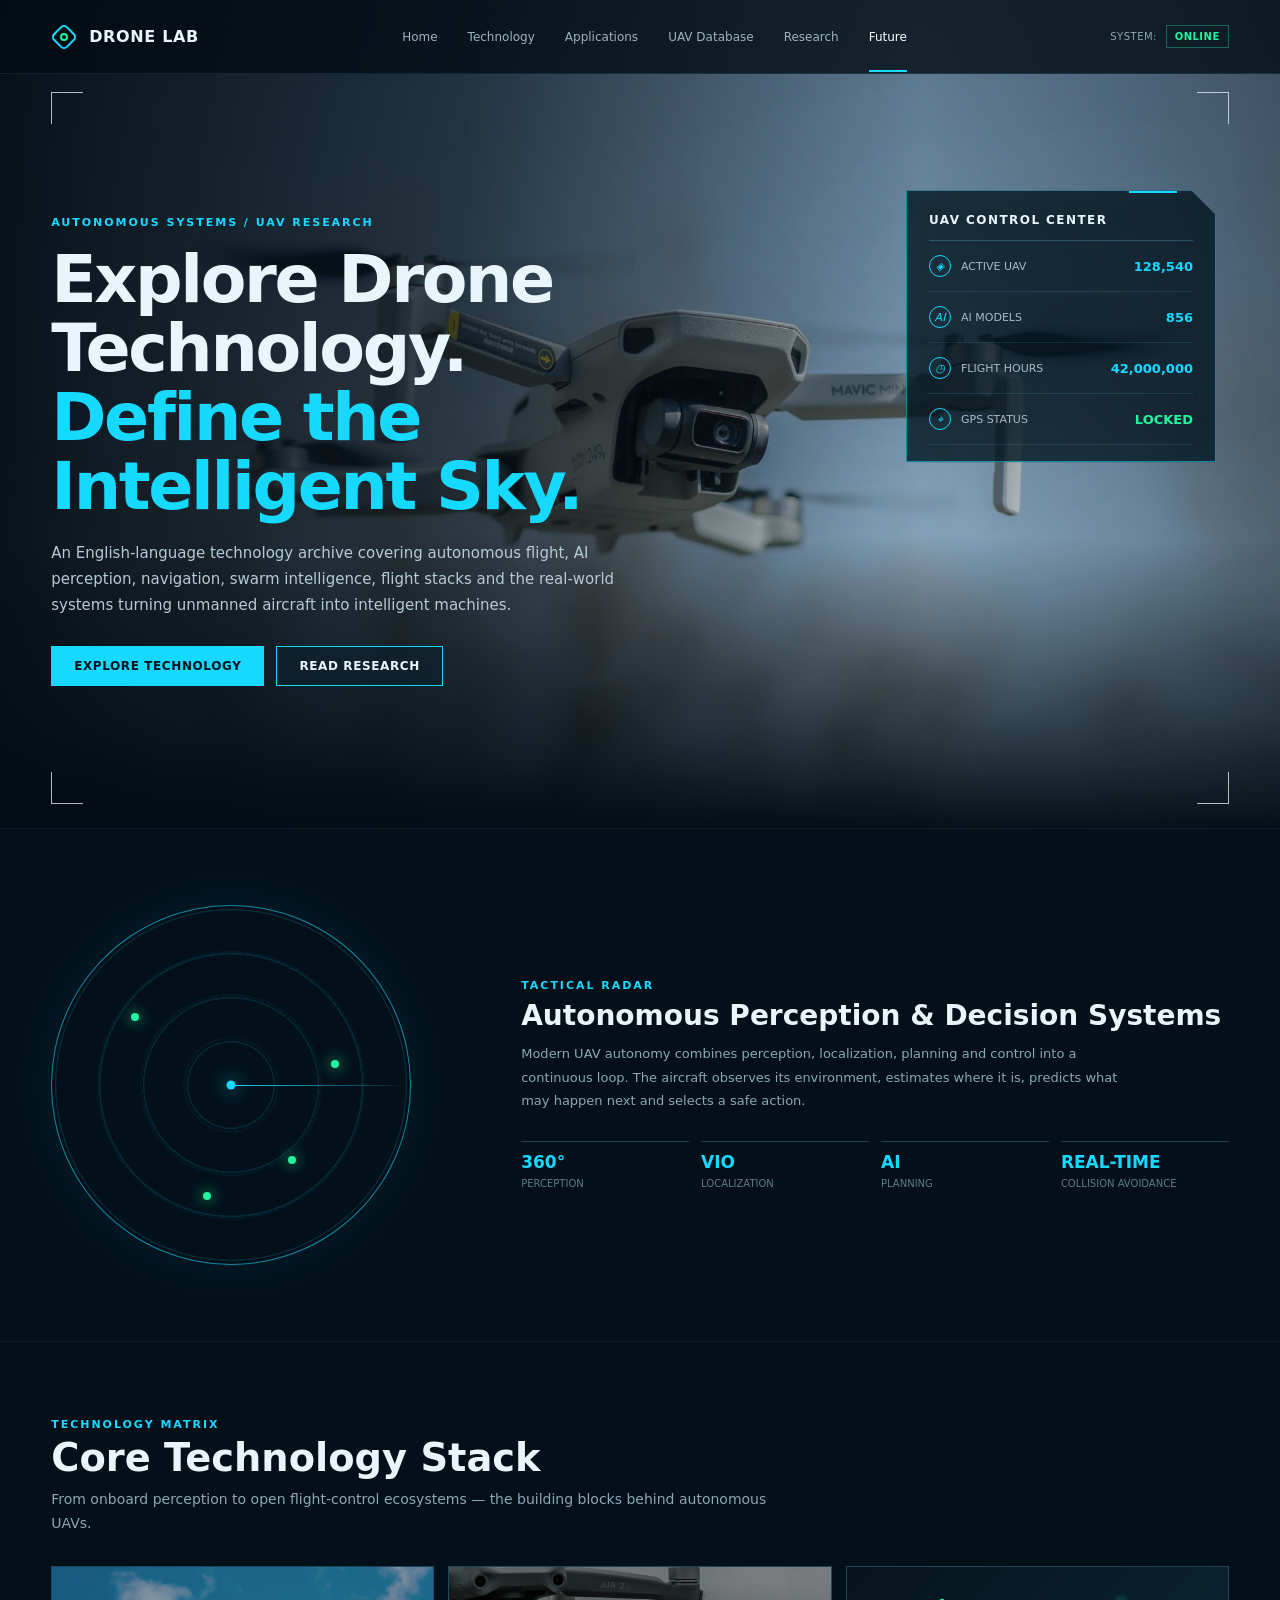
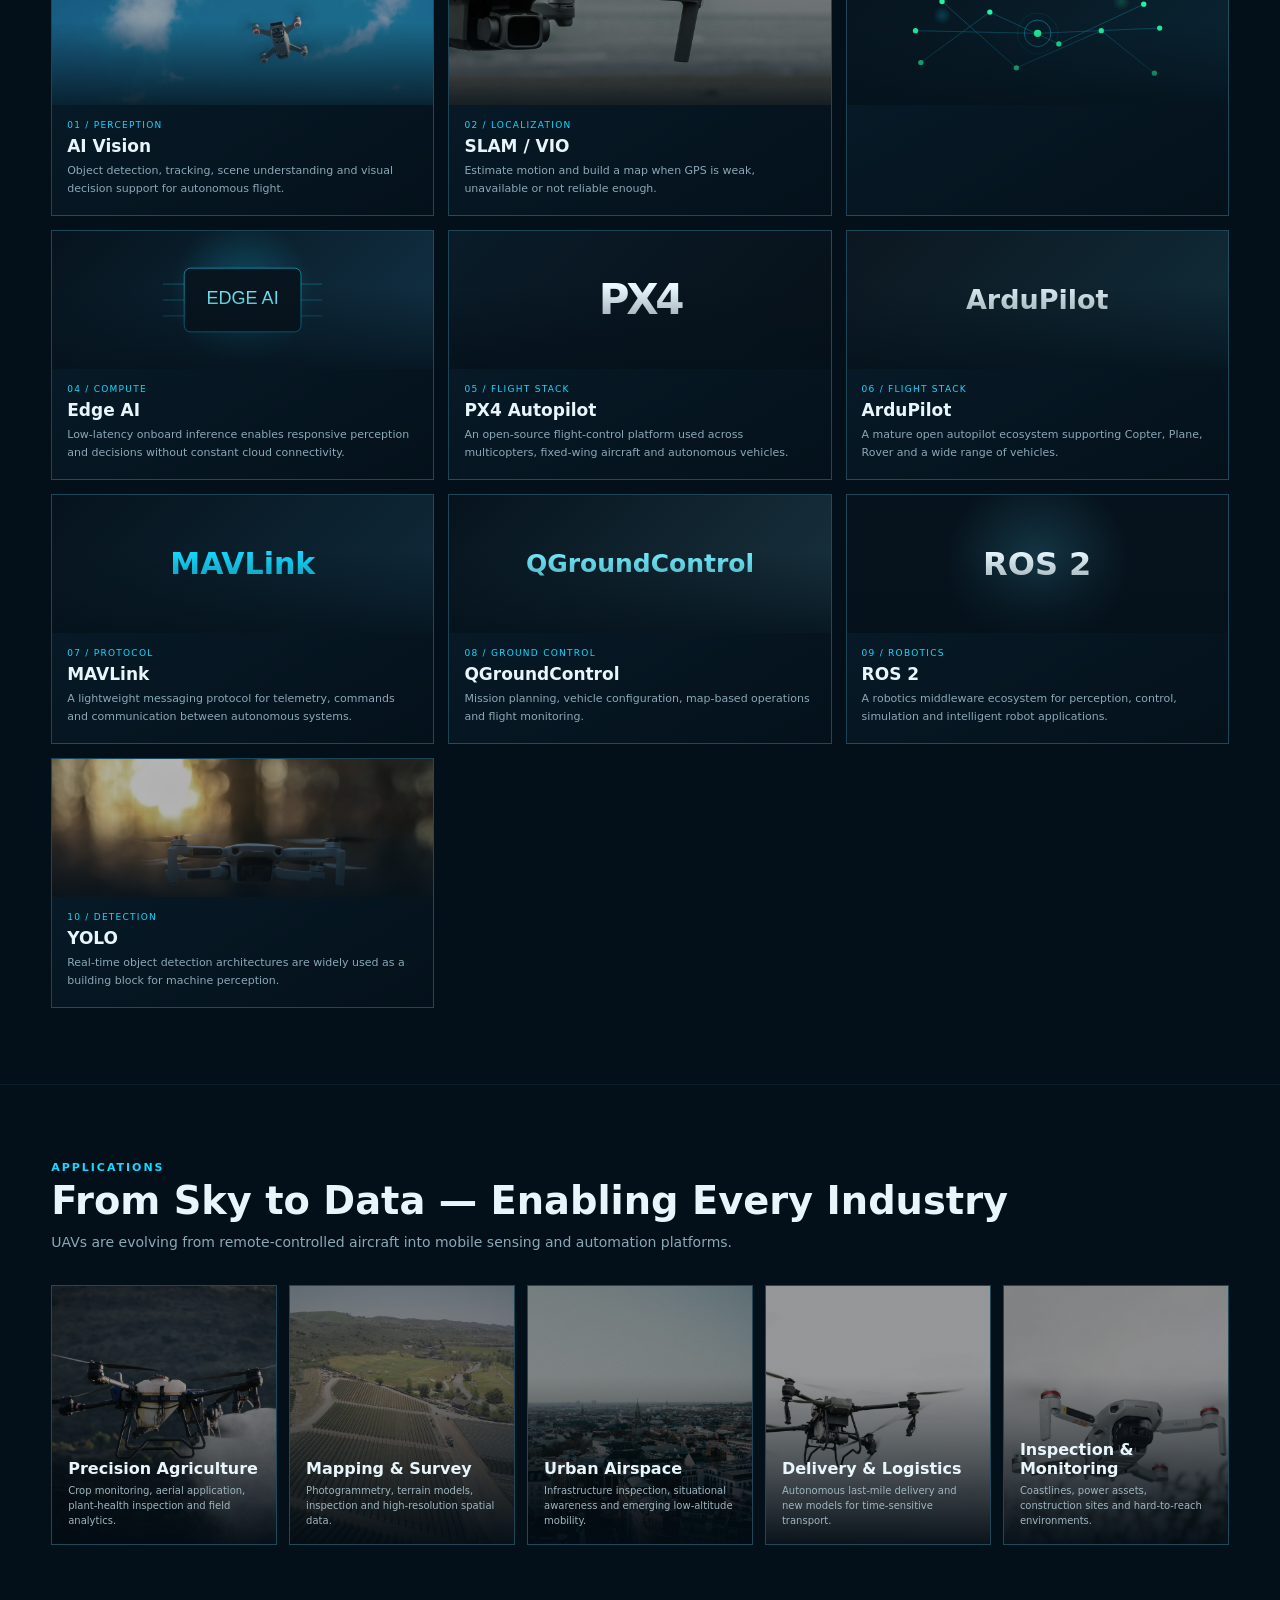
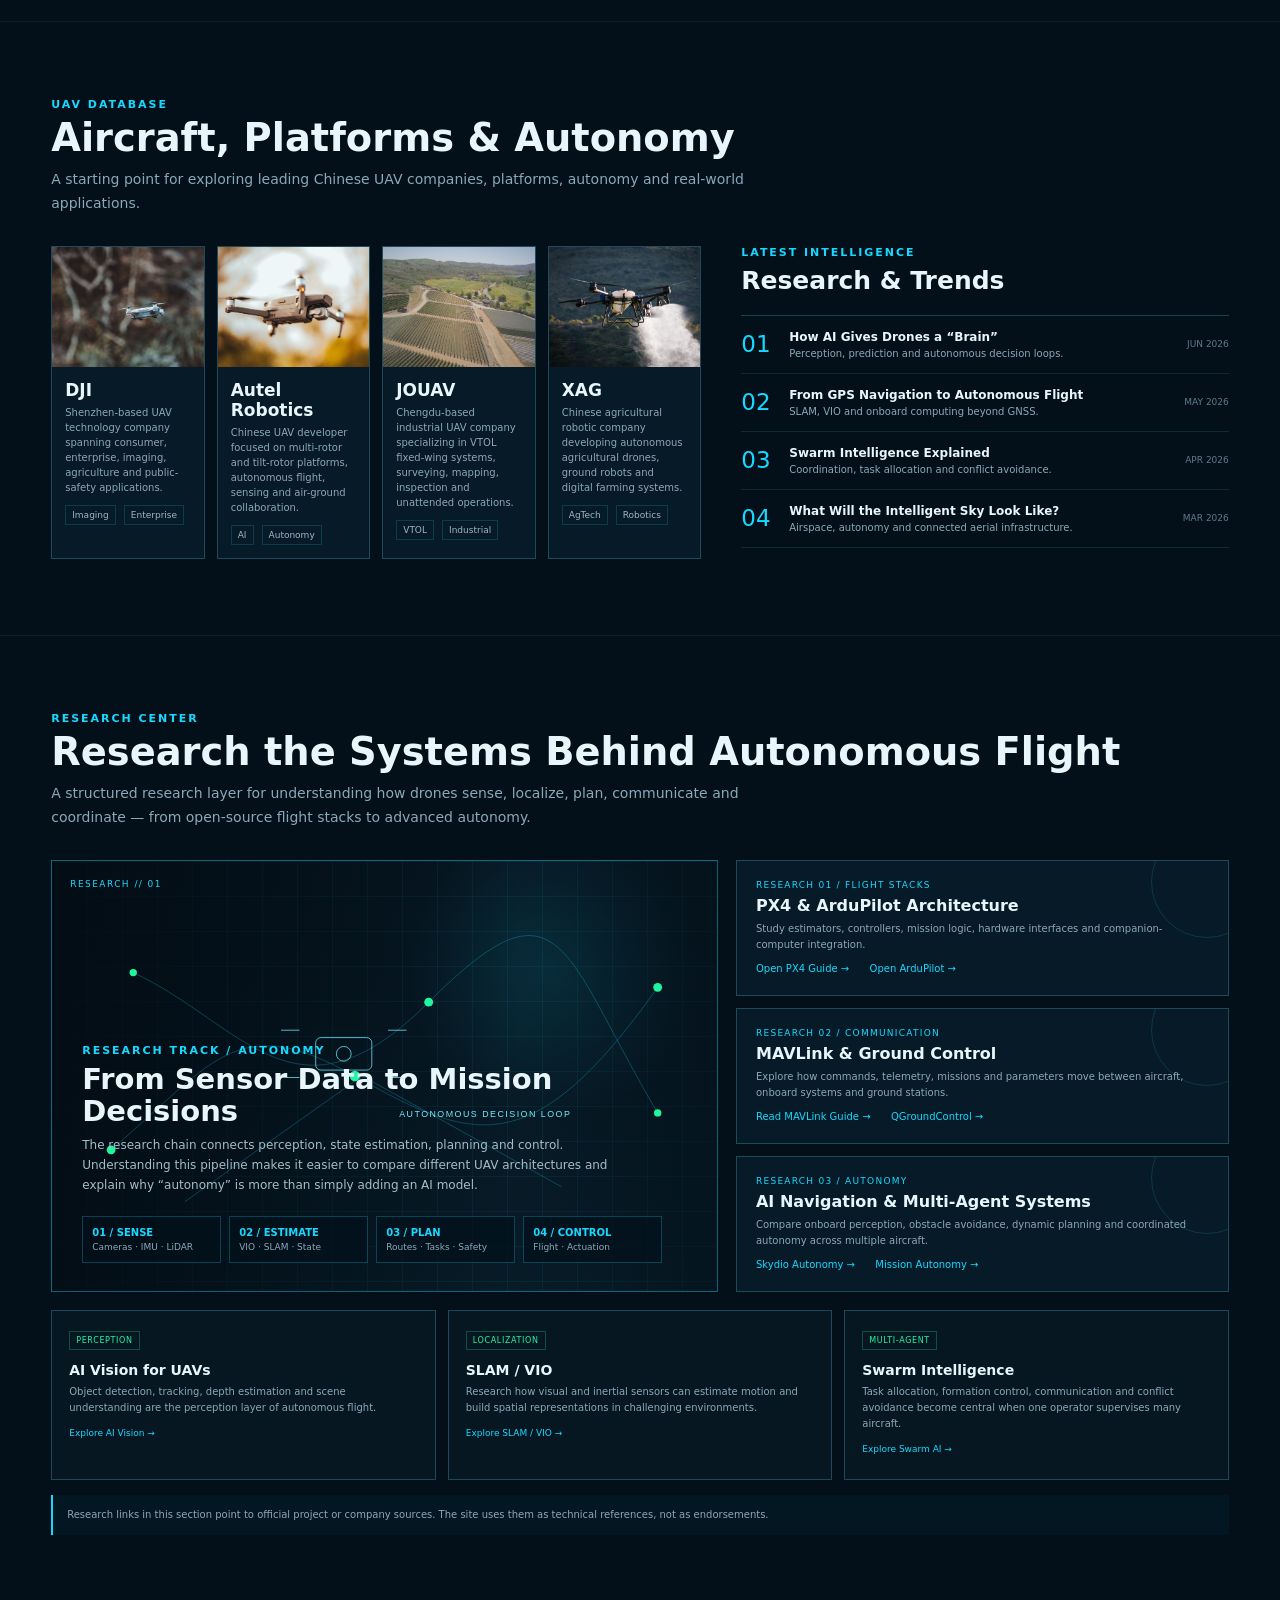
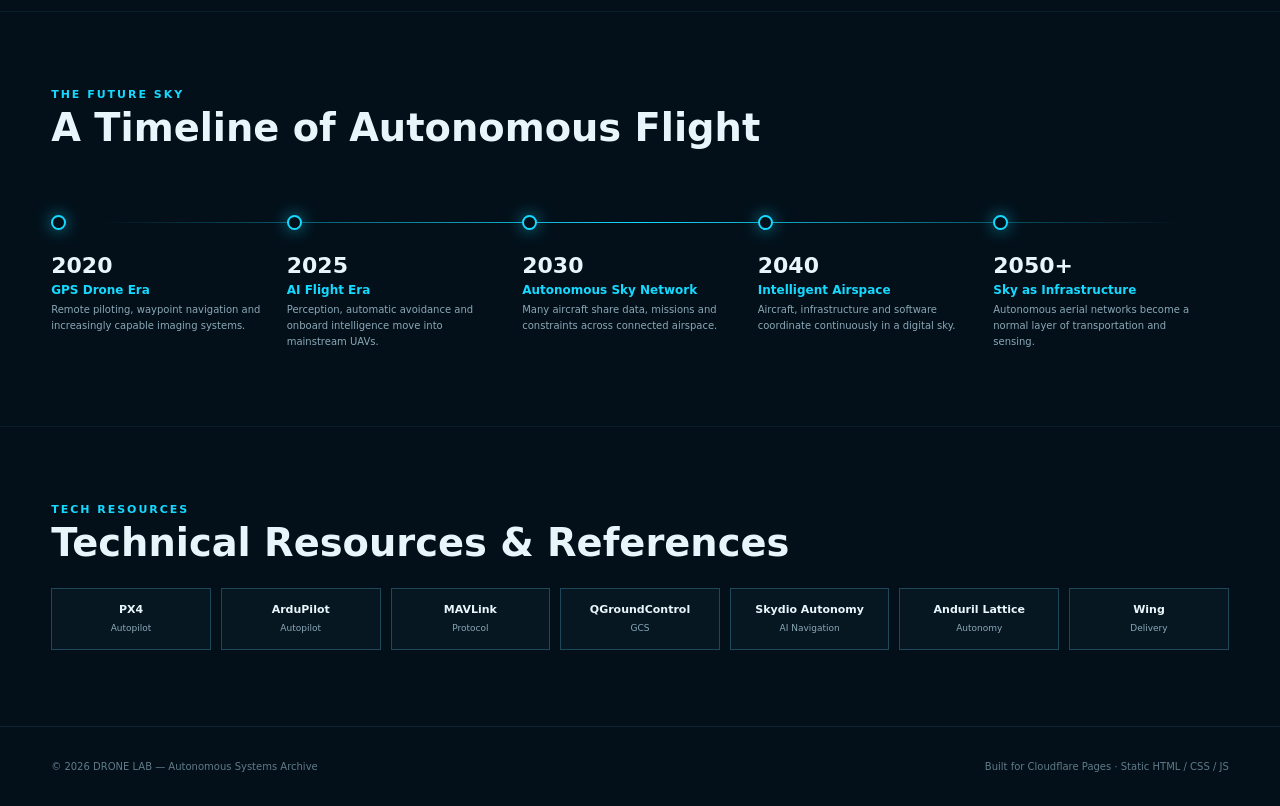
==== commit 5847c66c: "1.3" ====
--- a/index.html
+++ b/index.html
@@ -4,7 +4,7 @@
 <meta charset="UTF-8">
 <meta name="viewport" content="width=device-width, initial-scale=1.0">
 <meta name="description" content="Drone Lab — an English-language technology archive covering autonomous flight, AI vision, SLAM, swarm intelligence, edge AI, flight stacks and real-world UAV applications.">
-<title>DRONE LAB — Autonomous Systems Archive</title>
+<title>DRONE LAB — Autonomous System Archive</title>
 
 <style>
 :root{
@@ -181,7 +181,7 @@
 .tech-body h3{font-size:17px;margin:6px 0}
 .tech-body p{color:var(--muted);font-size:11px;line-height:1.6}
 .swarm-art{
-  position:relative;height:138px;inset:auto;background:
+  position:absolute;inset:0;background:
     radial-gradient(circle at 25% 35%,rgba(22,217,255,.2),transparent 3%),
     radial-gradient(circle at 72% 25%,rgba(32,245,160,.2),transparent 3%),
     linear-gradient(135deg,#06131d,#0a2533);
@@ -540,25 +540,25 @@
   <div class="container">
     <div class="eyebrow">UAV Database</div>
     <h2 class="section-title">Aircraft, Platforms & Autonomy</h2>
-    <p class="section-subtitle">A starting point for comparing how different platforms approach sensing, autonomy and mission execution.</p>
+    <p class="section-subtitle">A starting point for exploring leading Chinese UAV companies, platforms, autonomy and real-world applications.</p>
 
     <div class="split" style="margin-top:30px">
       <div class="db-grid">
         <article class="db-card">
-          <div class="db-img"><img src="./assets/dji.jpg" alt="Consumer drone"></div>
-          <div class="db-copy"><h3>DJI</h3><p>Consumer and enterprise UAV ecosystem with strong imaging and automation capabilities.</p><div class="specs"><span class="spec">Imaging</span><span class="spec">Enterprise</span></div></div>
+          <div class="db-img"><img src="./assets/dji.jpg" alt="DJI drone"></div>
+          <div class="db-copy"><h3>DJI</h3><p>Shenzhen-based UAV technology company spanning consumer, enterprise, imaging, agriculture and public-safety applications.</p><div class="specs"><span class="spec">Imaging</span><span class="spec">Enterprise</span></div></div>
         </article>
         <article class="db-card">
-          <div class="db-img"><img src="./assets/skydio.jpg" alt="Autonomous drone"></div>
-          <div class="db-copy"><h3>Skydio</h3><p>Autonomous flight built around onboard perception, obstacle avoidance and navigation.</p><div class="specs"><span class="spec">AI</span><span class="spec">Autonomy</span></div></div>
+          <div class="db-img"><img src="./assets/skydio.jpg" alt="Autel Robotics drone"></div>
+          <div class="db-copy"><h3>Autel Robotics</h3><p>Chinese UAV developer focused on multi-rotor and tilt-rotor platforms, autonomous flight, sensing and air-ground collaboration.</p><div class="specs"><span class="spec">AI</span><span class="spec">Autonomy</span></div></div>
         </article>
         <article class="db-card">
-          <div class="db-img"><img src="./assets/anduril.jpg" alt="Drone in flight"></div>
-          <div class="db-copy"><h3>Anduril</h3><p>Autonomous systems architecture centered on sensor fusion, mission autonomy and networked operations.</p><div class="specs"><span class="spec">Autonomy</span><span class="spec">Networked</span></div></div>
+          <div class="db-img"><img src="./assets/mapping.jpg" alt="JOUAV industrial UAV"></div>
+          <div class="db-copy"><h3>JOUAV</h3><p>Chengdu-based industrial UAV company specializing in VTOL fixed-wing systems, surveying, mapping, inspection and unattended operations.</p><div class="specs"><span class="spec">VTOL</span><span class="spec">Industrial</span></div></div>
         </article>
         <article class="db-card">
-          <div class="db-img"><img src="./assets/slam-vio.jpg" alt="Drone delivery concept"></div>
-          <div class="db-copy"><h3>Wing</h3><p>Autonomous delivery aircraft designed around low-altitude logistics networks.</p><div class="specs"><span class="spec">Delivery</span><span class="spec">Autonomy</span></div></div>
+          <div class="db-img"><img src="./assets/agriculture.jpg" alt="XAG agricultural drone"></div>
+          <div class="db-copy"><h3>XAG</h3><p>Chinese agricultural robotic company developing autonomous agricultural drones, ground robots and digital farming systems.</p><div class="specs"><span class="spec">AgTech</span><span class="spec">Robotics</span></div></div>
         </article>
       </div>
 
@@ -580,7 +580,7 @@
 <section class="section" id="research">
   <div class="container">
     <div class="eyebrow">Research Center</div>
-    <h2 class="section-title">Research the System Behind Autonomous Flight</h2>
+    <h2 class="section-title">Research the Systems Behind Autonomous Flight</h2>
     <p class="section-subtitle">
       A structured research layer for understanding how drones sense, localize,
       plan, communicate and coordinate — from open-source flight stacks to advanced autonomy.
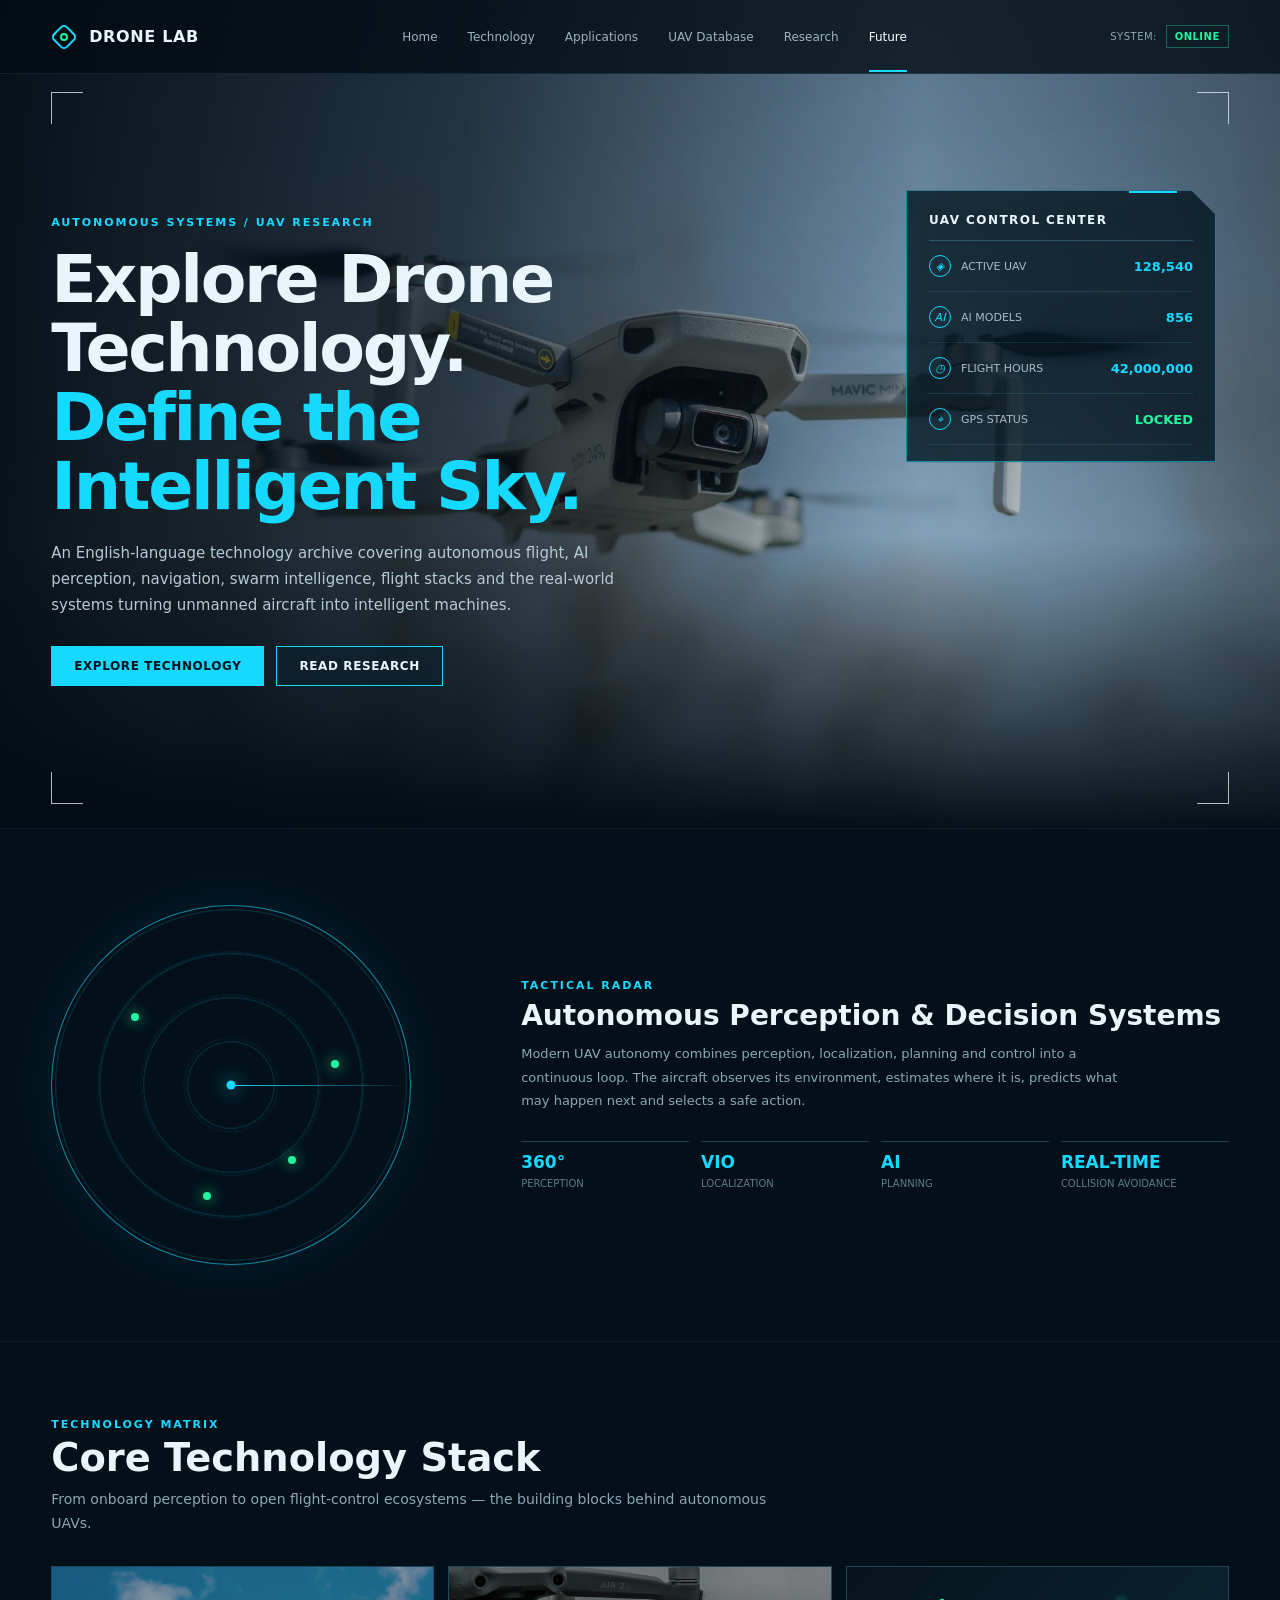
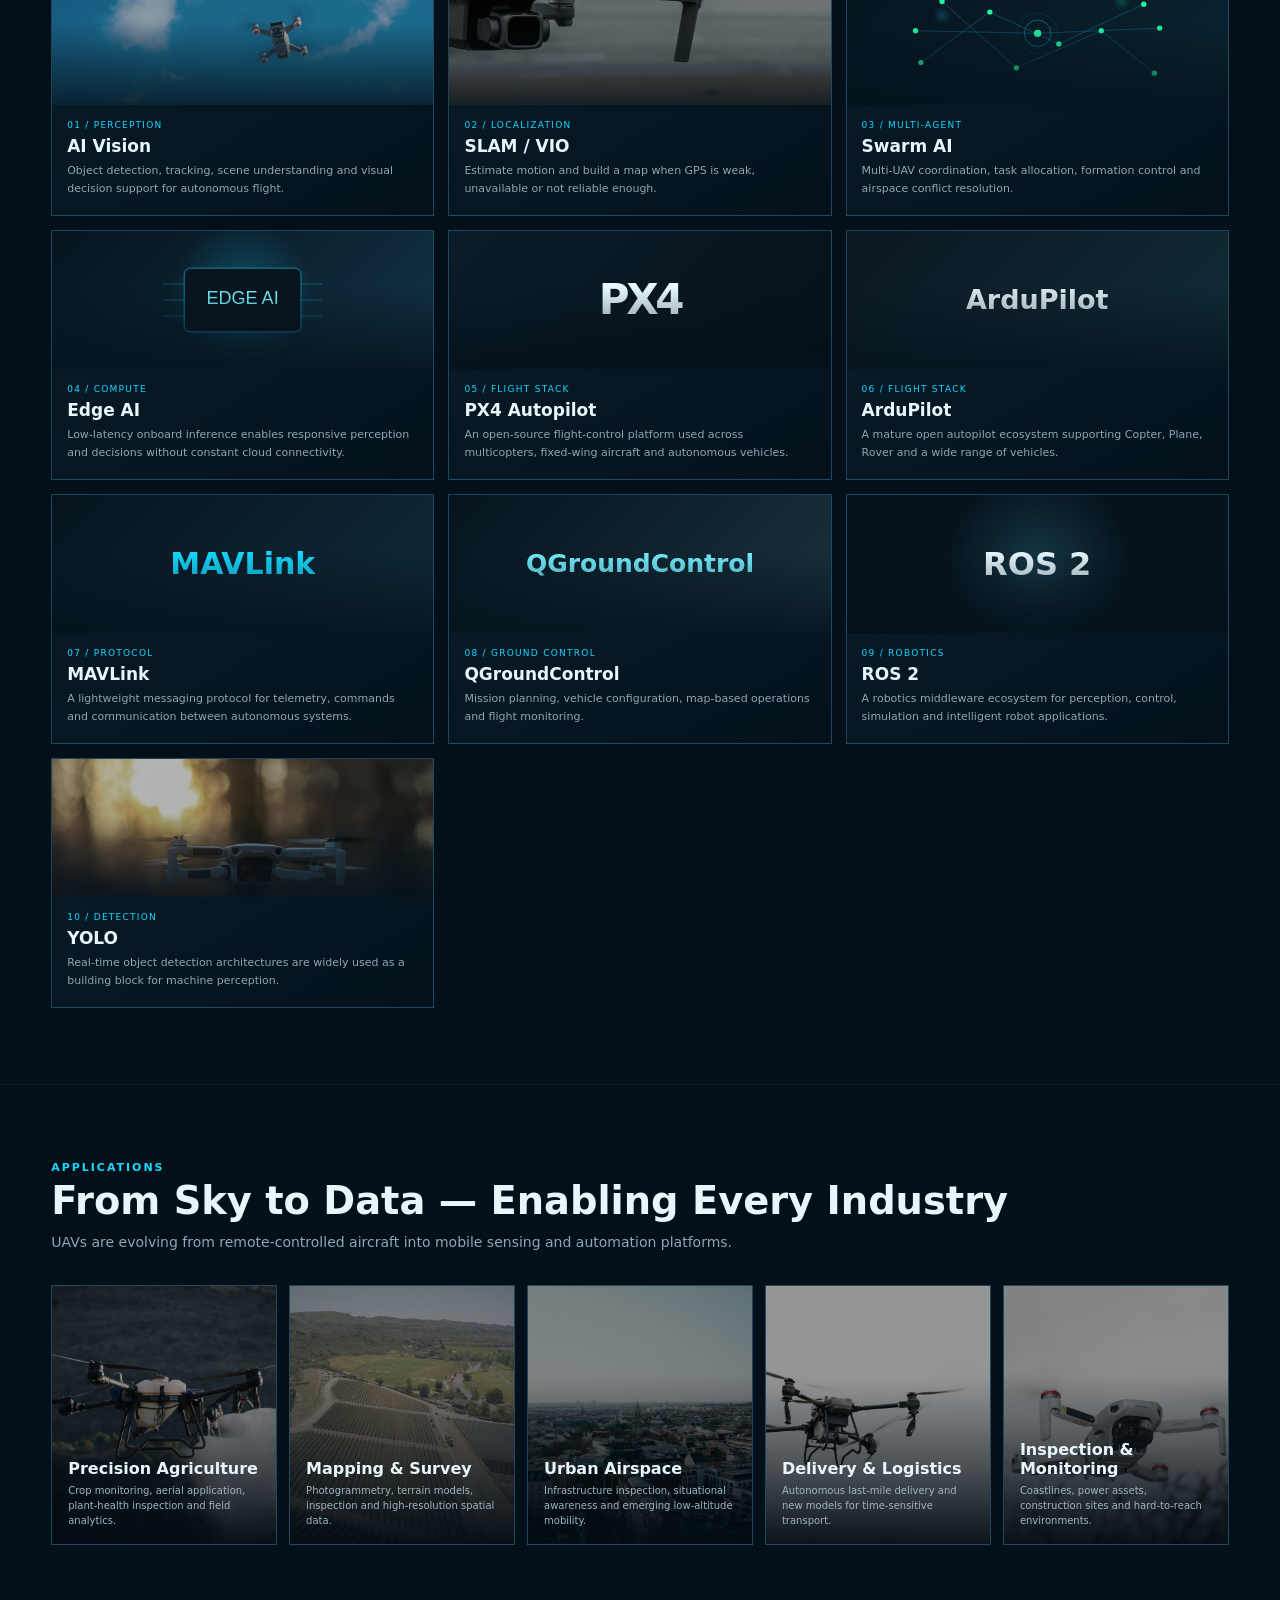
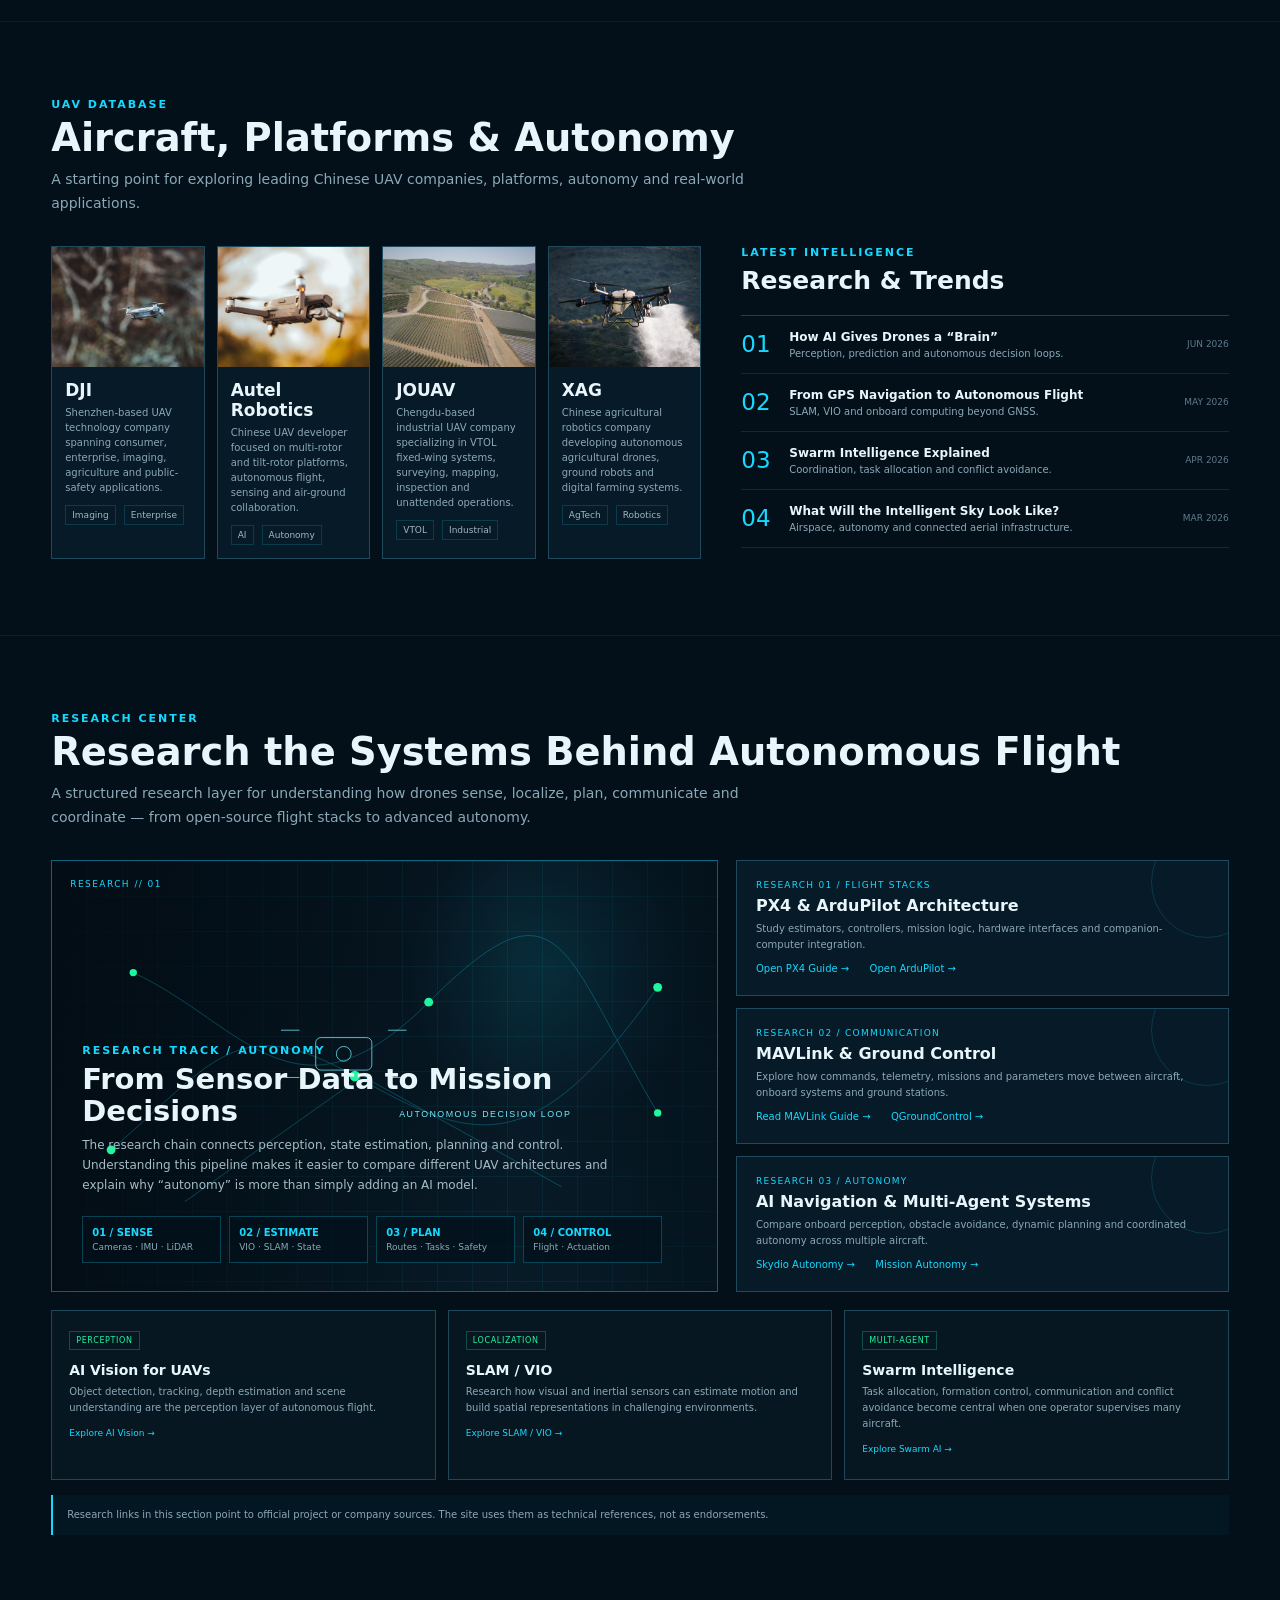
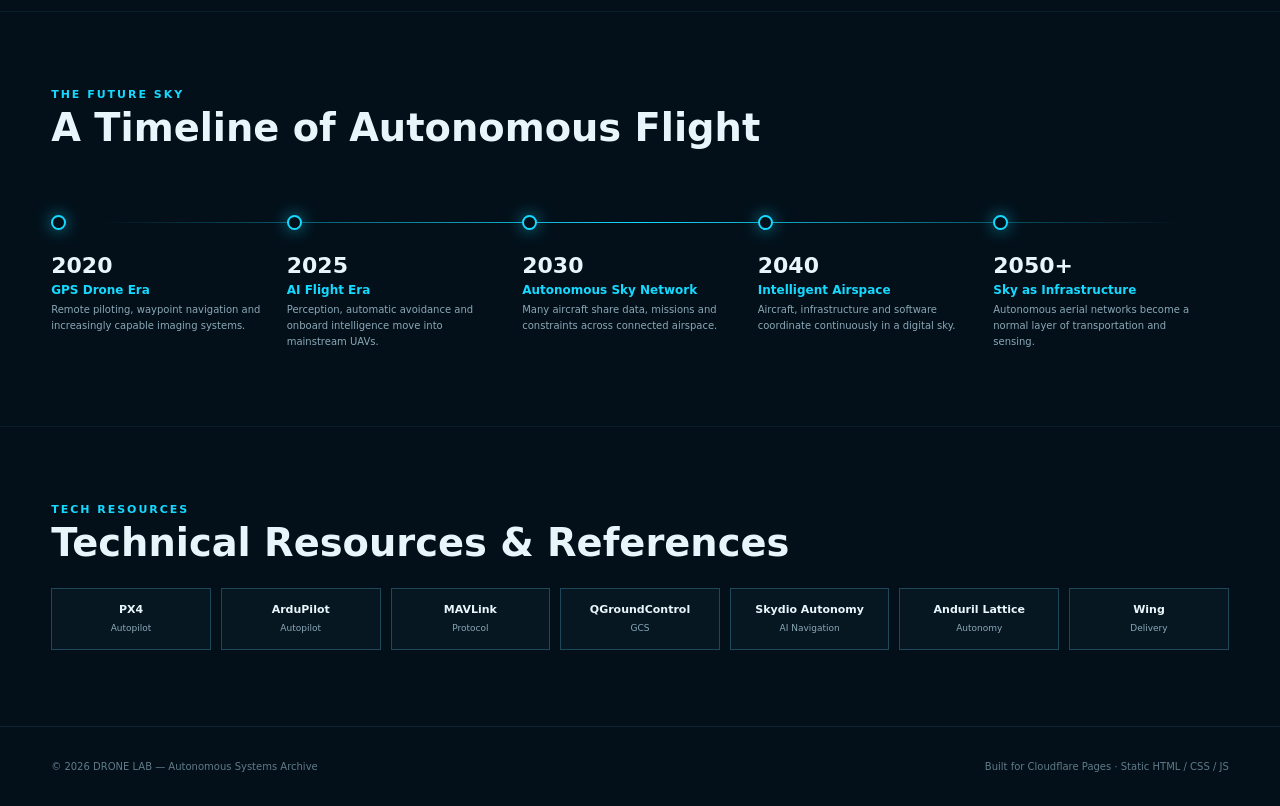
==== commit f8214bff: "1.5" ====
--- a/index.html
+++ b/index.html
@@ -4,7 +4,7 @@
 <meta charset="UTF-8">
 <meta name="viewport" content="width=device-width, initial-scale=1.0">
 <meta name="description" content="Drone Lab — an English-language technology archive covering autonomous flight, AI vision, SLAM, swarm intelligence, edge AI, flight stacks and real-world UAV applications.">
-<title>DRONE LAB — Autonomous System Archive</title>
+<title>DRONE LAB — Autonomous Systems Archive</title>
 
 <style>
 :root{
@@ -181,7 +181,7 @@
 .tech-body h3{font-size:17px;margin:6px 0}
 .tech-body p{color:var(--muted);font-size:11px;line-height:1.6}
 .swarm-art{
-  position:absolute;inset:0;background:
+  position:relative;inset:auto;background:
     radial-gradient(circle at 25% 35%,rgba(22,217,255,.2),transparent 3%),
     radial-gradient(circle at 72% 25%,rgba(32,245,160,.2),transparent 3%),
     linear-gradient(135deg,#06131d,#0a2533);
@@ -558,7 +558,7 @@
         </article>
         <article class="db-card">
           <div class="db-img"><img src="./assets/agriculture.jpg" alt="XAG agricultural drone"></div>
-          <div class="db-copy"><h3>XAG</h3><p>Chinese agricultural robotic company developing autonomous agricultural drones, ground robots and digital farming systems.</p><div class="specs"><span class="spec">AgTech</span><span class="spec">Robotics</span></div></div>
+          <div class="db-copy"><h3>XAG</h3><p>Chinese agricultural robotics company developing autonomous agricultural drones, ground robots and digital farming systems.</p><div class="specs"><span class="spec">AgTech</span><span class="spec">Robotics</span></div></div>
         </article>
       </div>
 
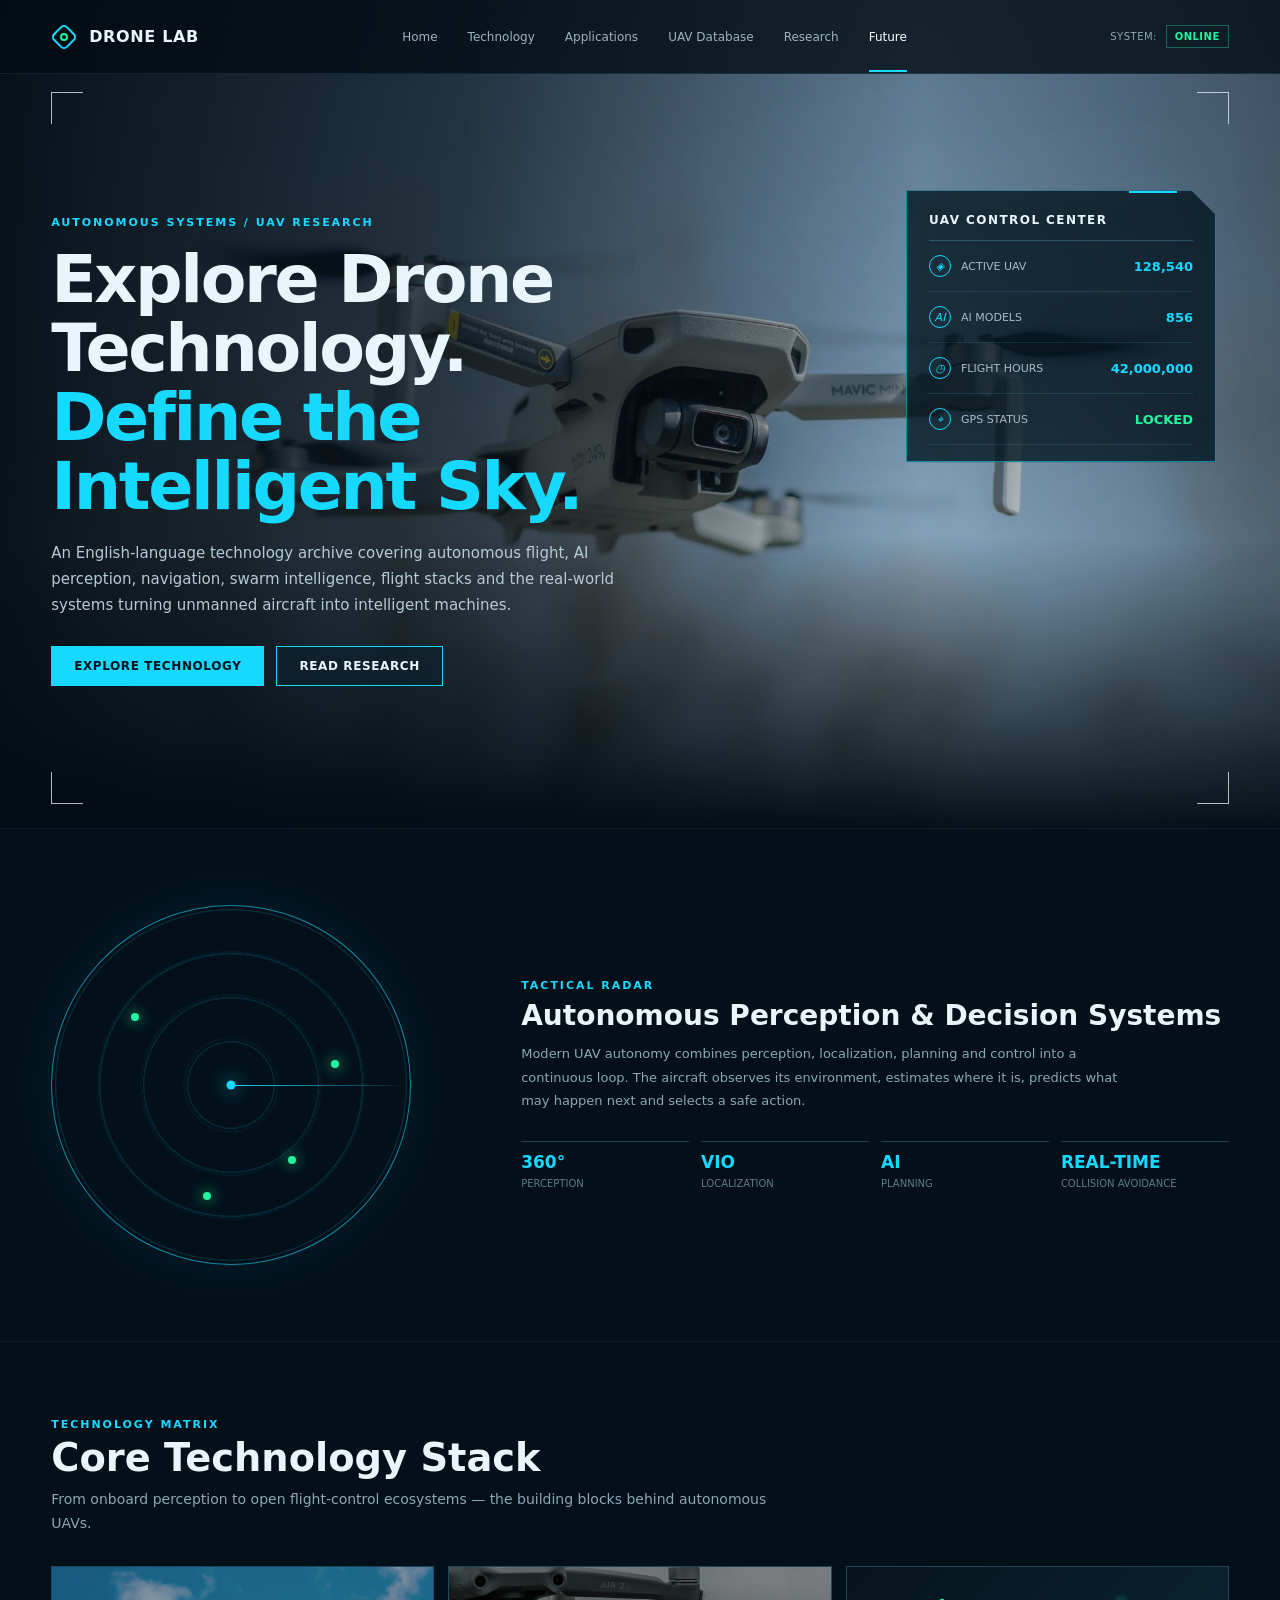
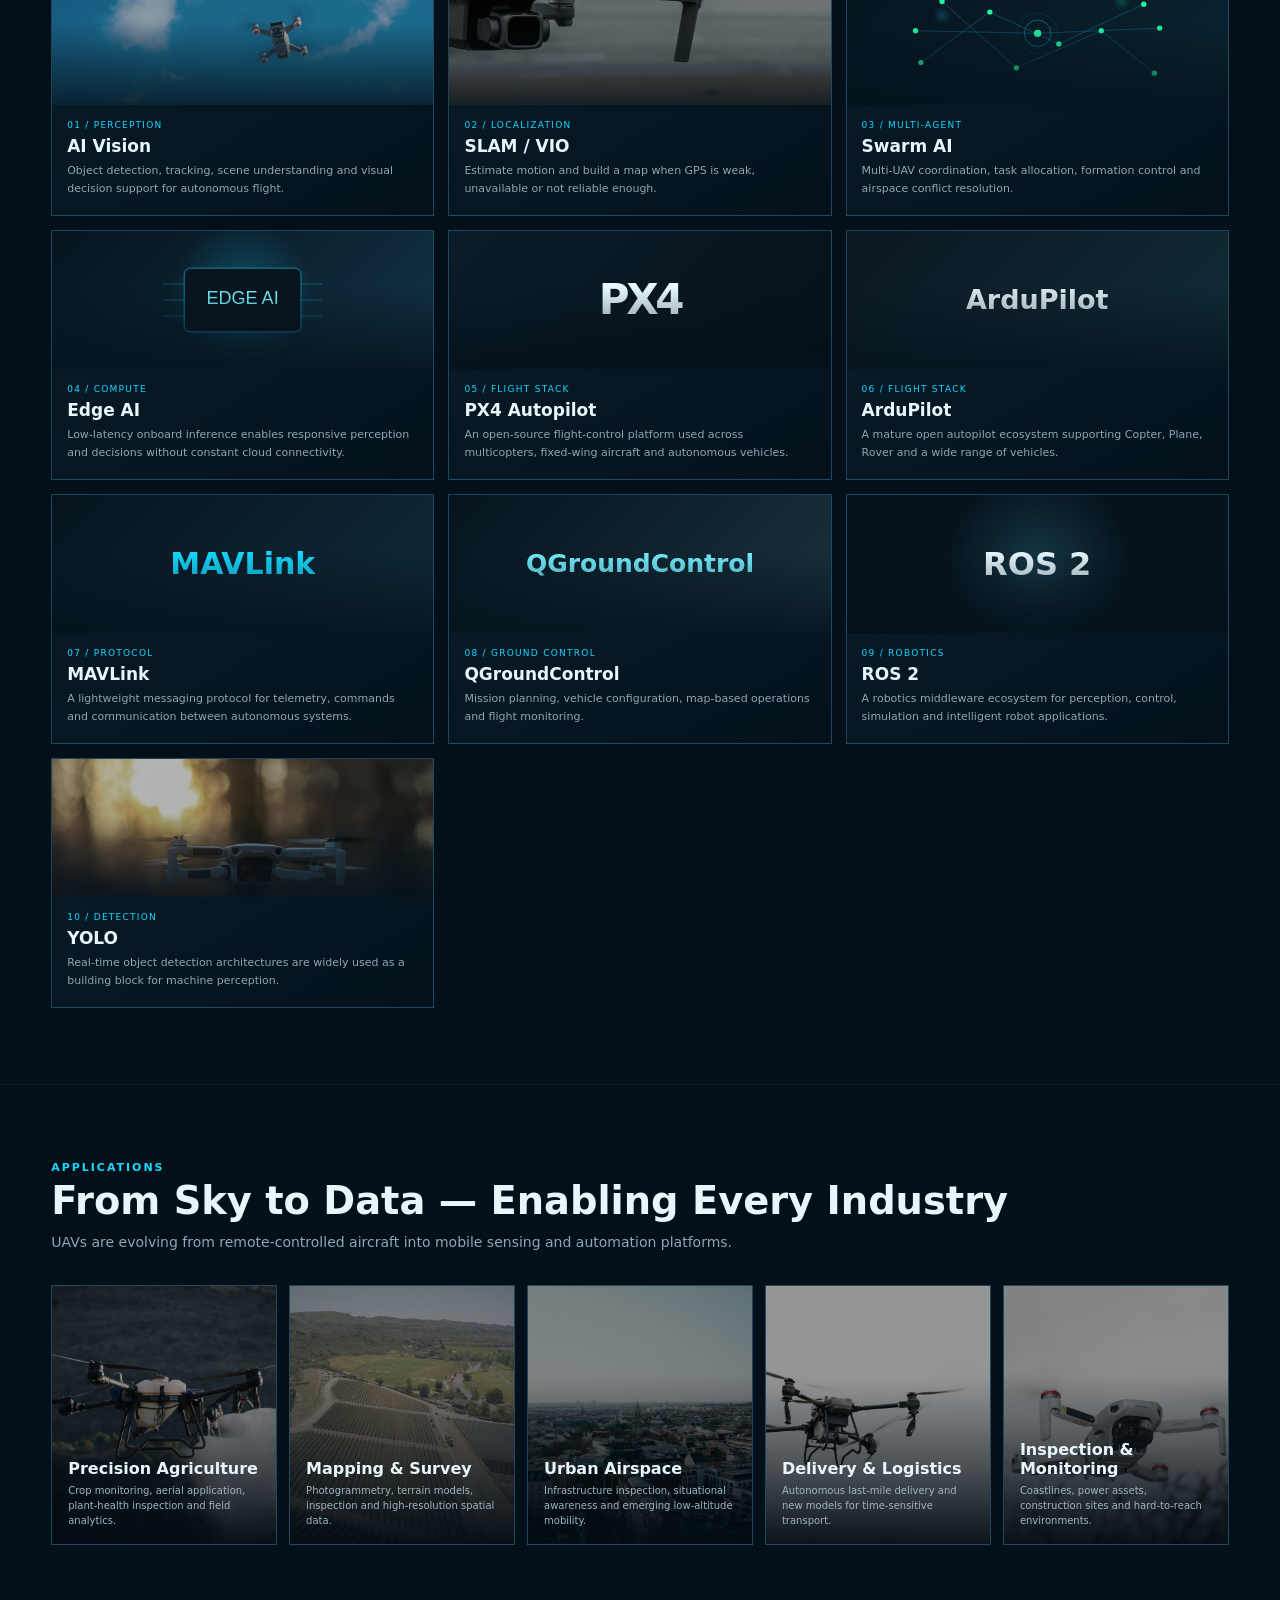
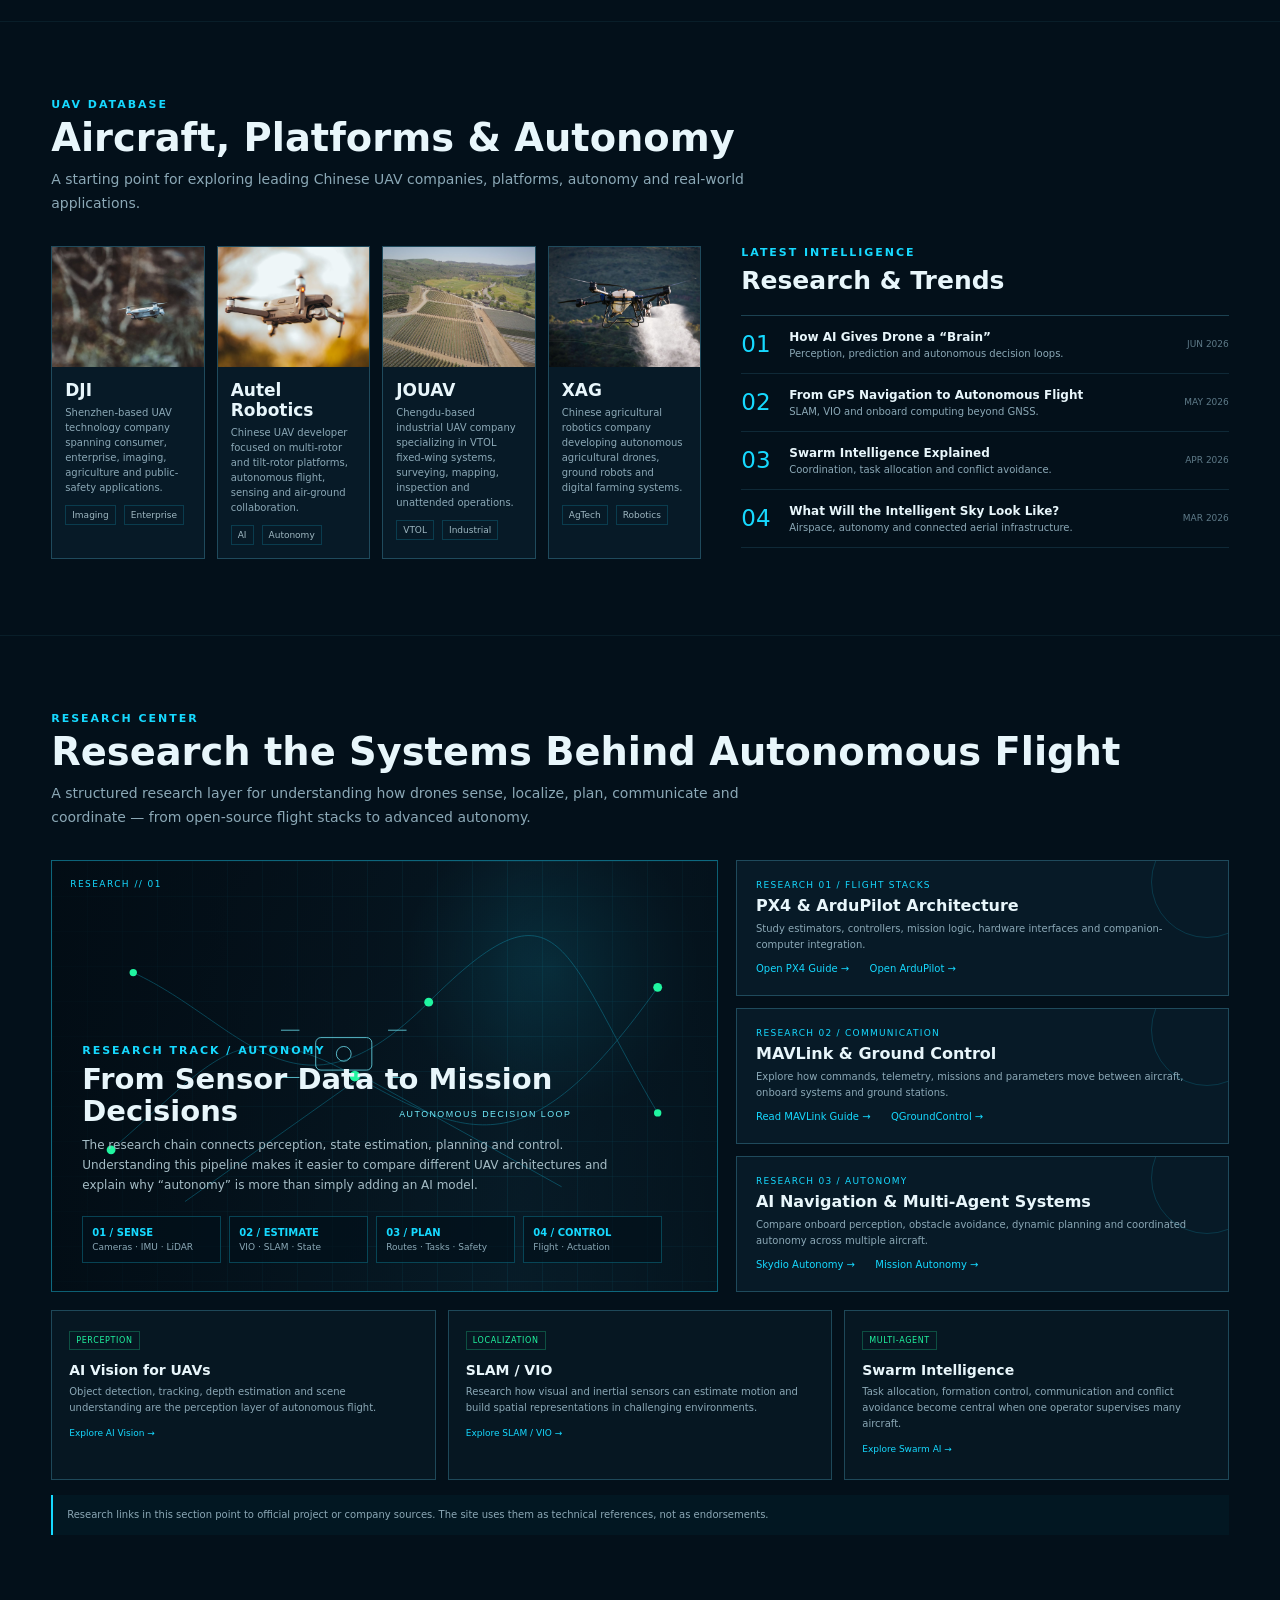
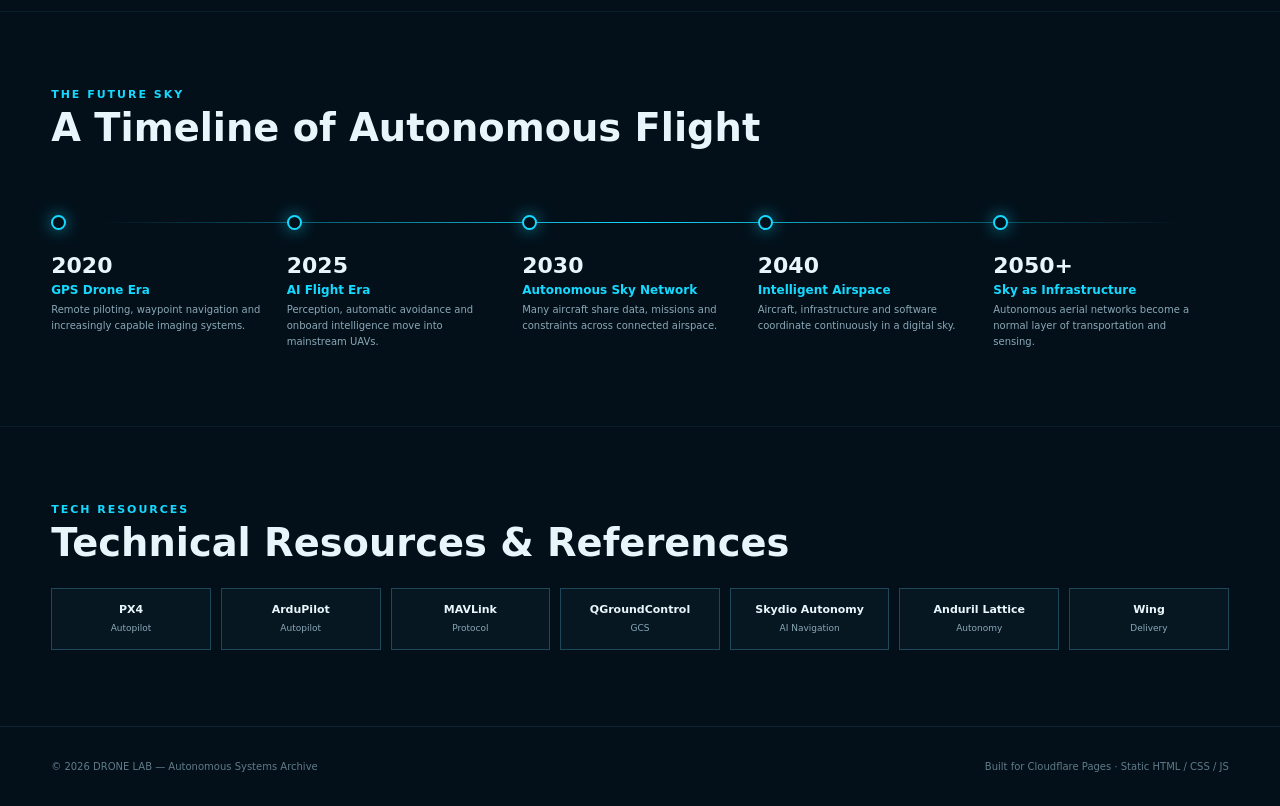
==== commit 91c36cae: "1.6" ====
--- a/index.html
+++ b/index.html
@@ -566,7 +566,7 @@
         <div class="eyebrow">Latest Intelligence</div>
         <h3 style="font-size:25px;margin:7px 0 20px">Research & Trends</h3>
         <div class="intel-list">
-          <article class="intel-item"><div class="intel-num">01</div><div><h4>How AI Gives Drones a “Brain”</h4><p>Perception, prediction and autonomous decision loops.</p></div><div class="date">JUN 2026</div></article>
+          <article class="intel-item"><div class="intel-num">01</div><div><h4>How AI Gives Drone a “Brain”</h4><p>Perception, prediction and autonomous decision loops.</p></div><div class="date">JUN 2026</div></article>
           <article class="intel-item"><div class="intel-num">02</div><div><h4>From GPS Navigation to Autonomous Flight</h4><p>SLAM, VIO and onboard computing beyond GNSS.</p></div><div class="date">MAY 2026</div></article>
           <article class="intel-item"><div class="intel-num">03</div><div><h4>Swarm Intelligence Explained</h4><p>Coordination, task allocation and conflict avoidance.</p></div><div class="date">APR 2026</div></article>
           <article class="intel-item"><div class="intel-num">04</div><div><h4>What Will the Intelligent Sky Look Like?</h4><p>Airspace, autonomy and connected aerial infrastructure.</p></div><div class="date">MAR 2026</div></article>
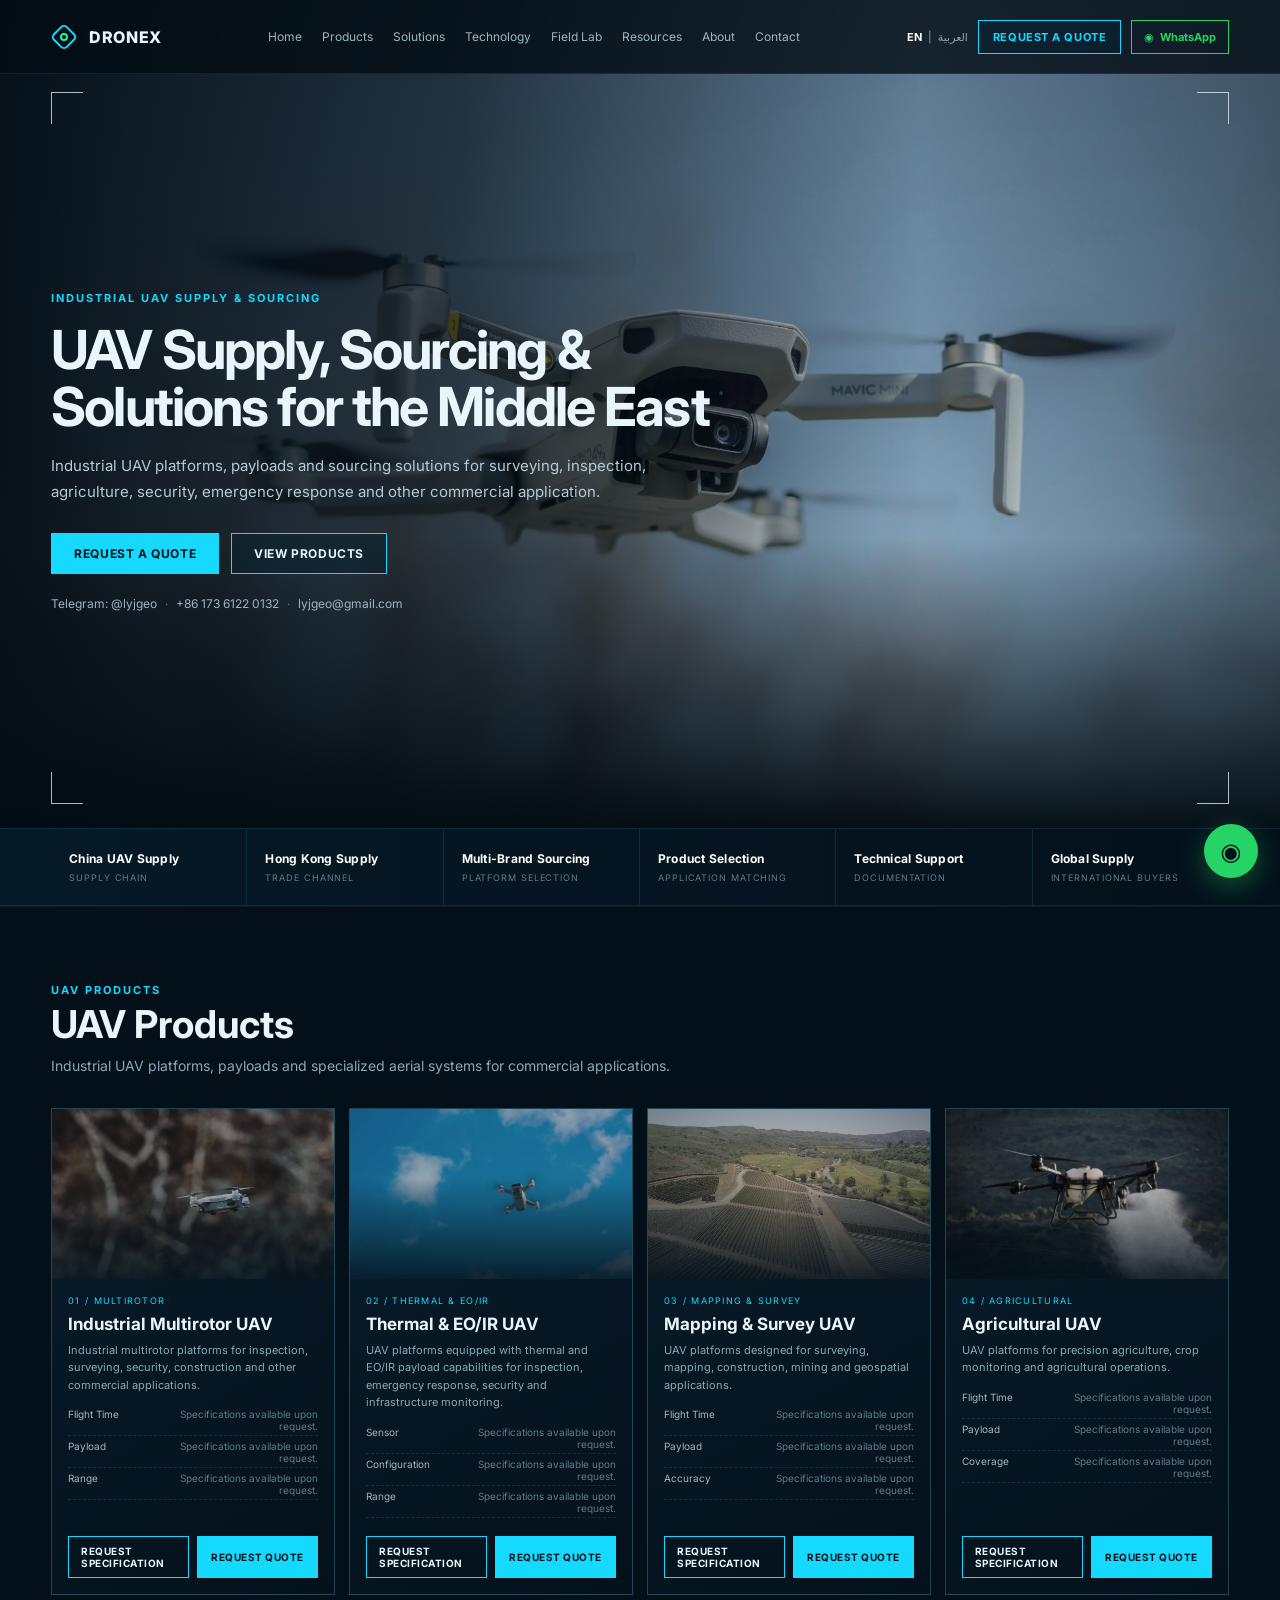
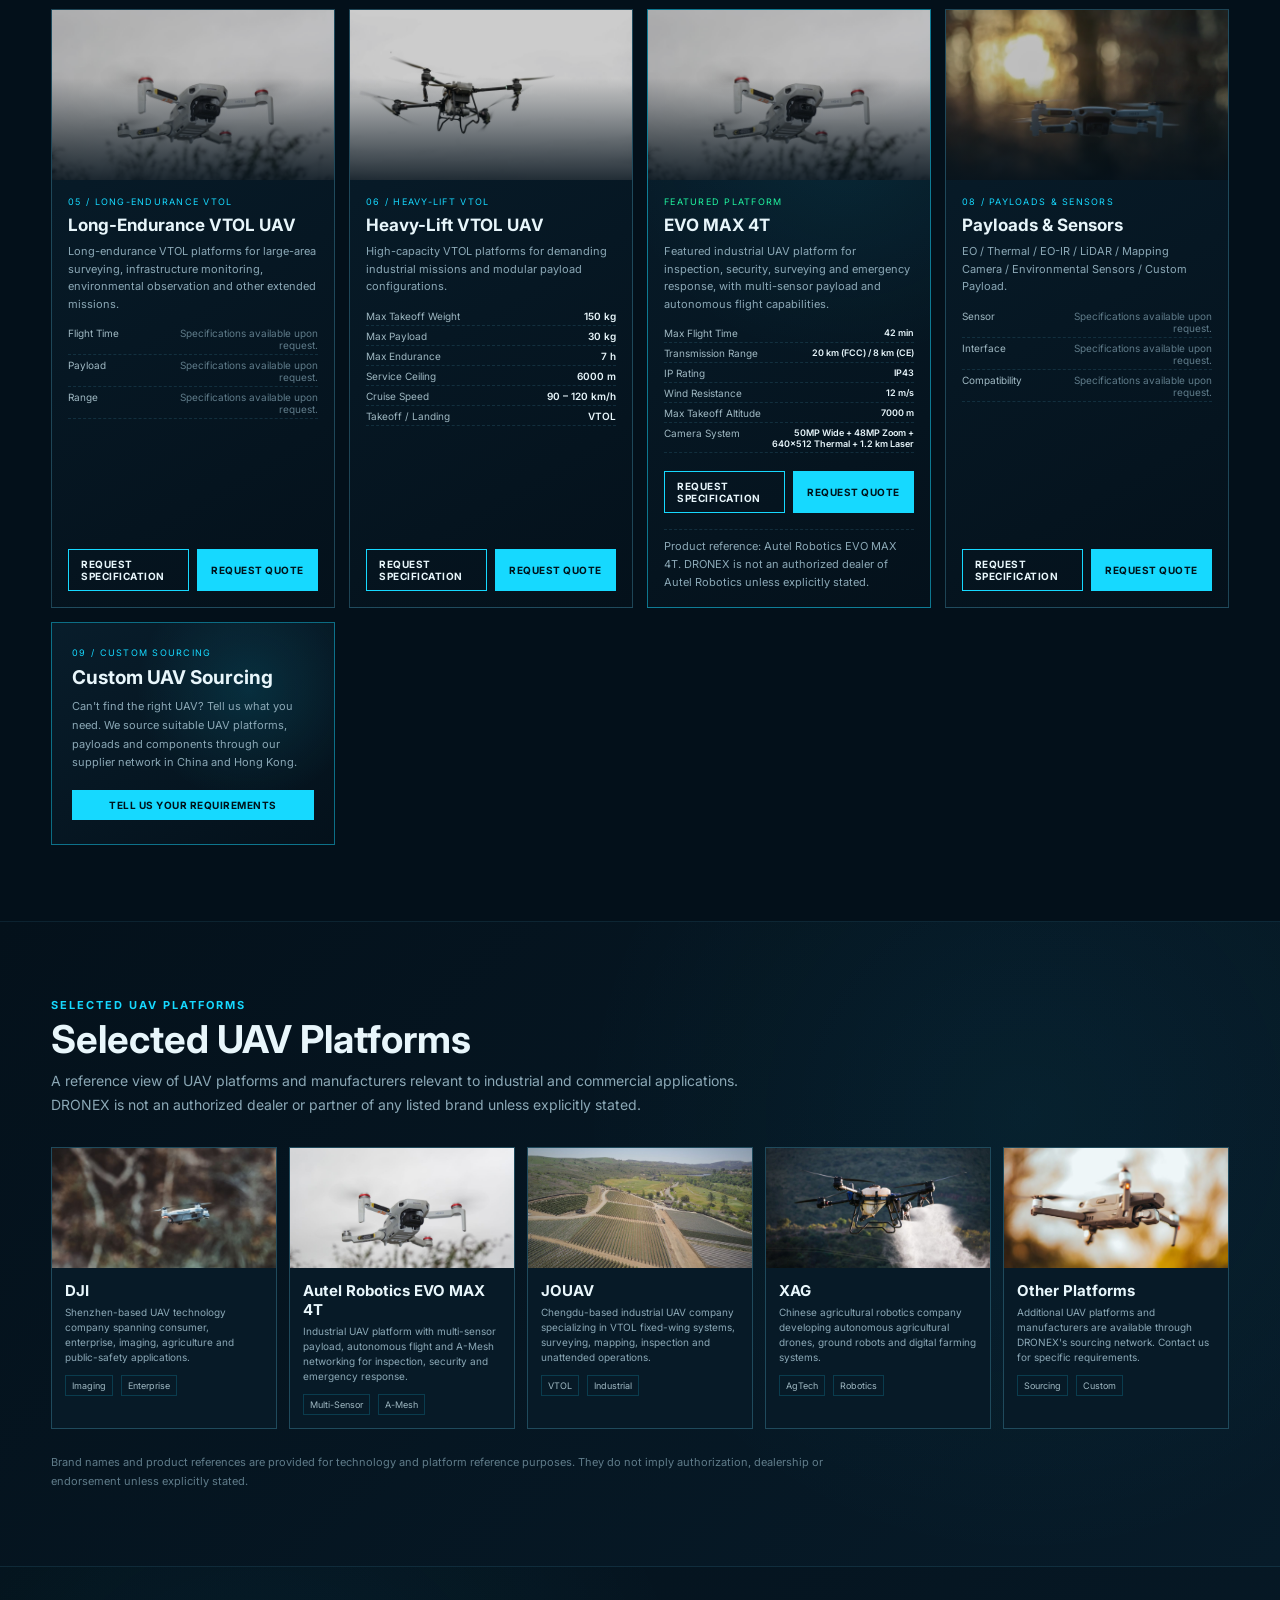
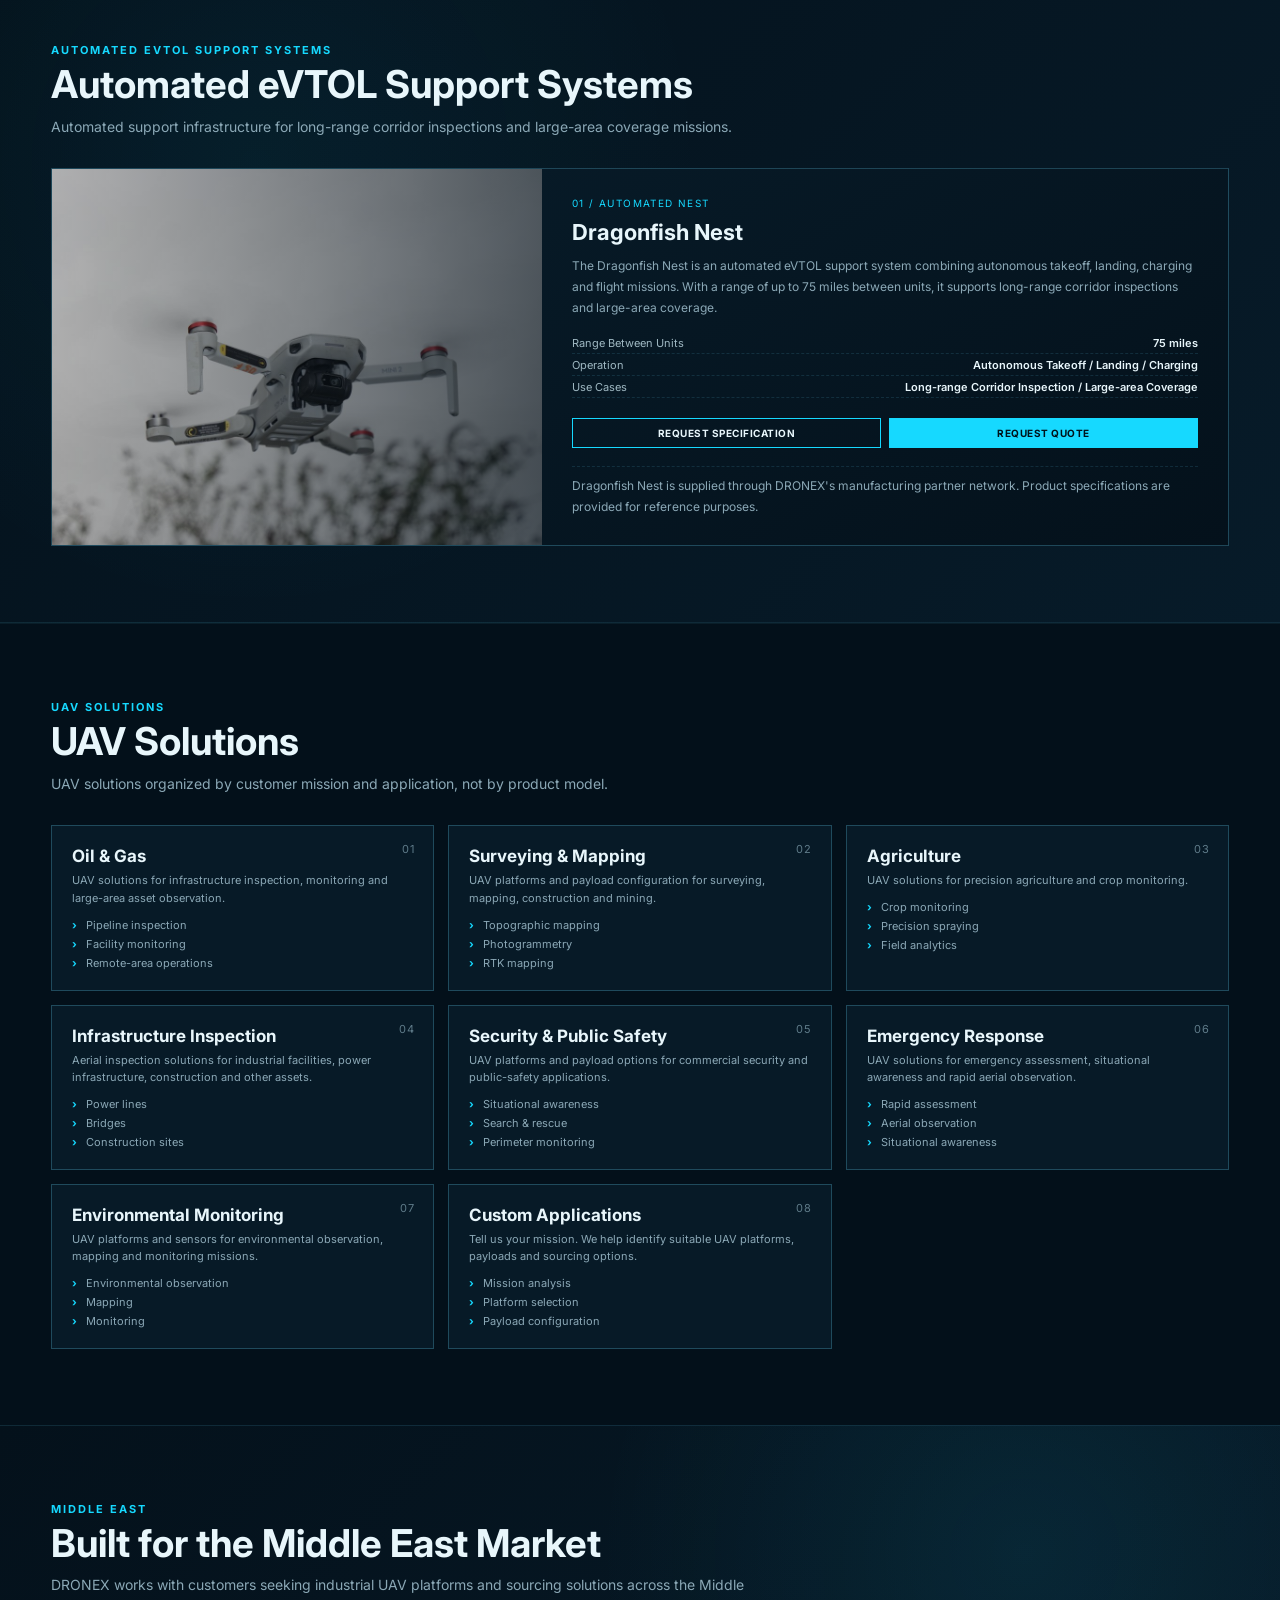
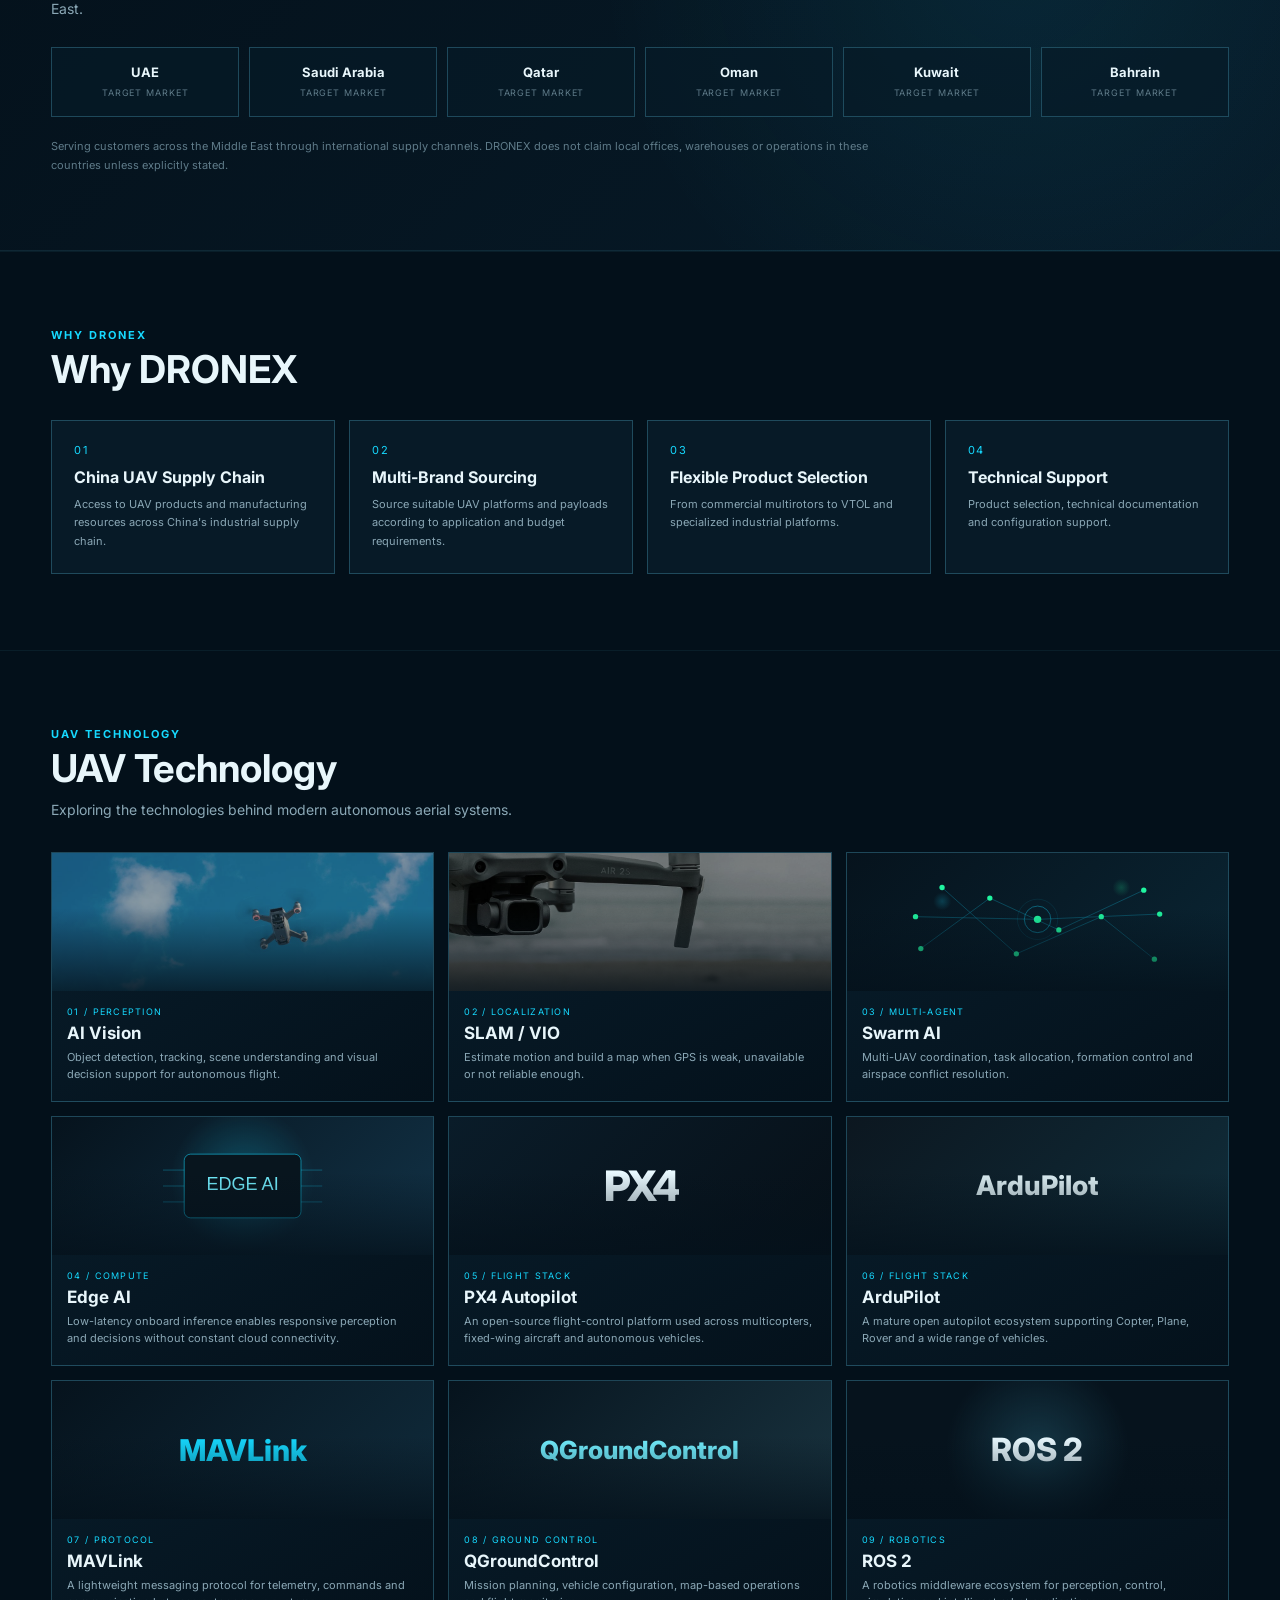
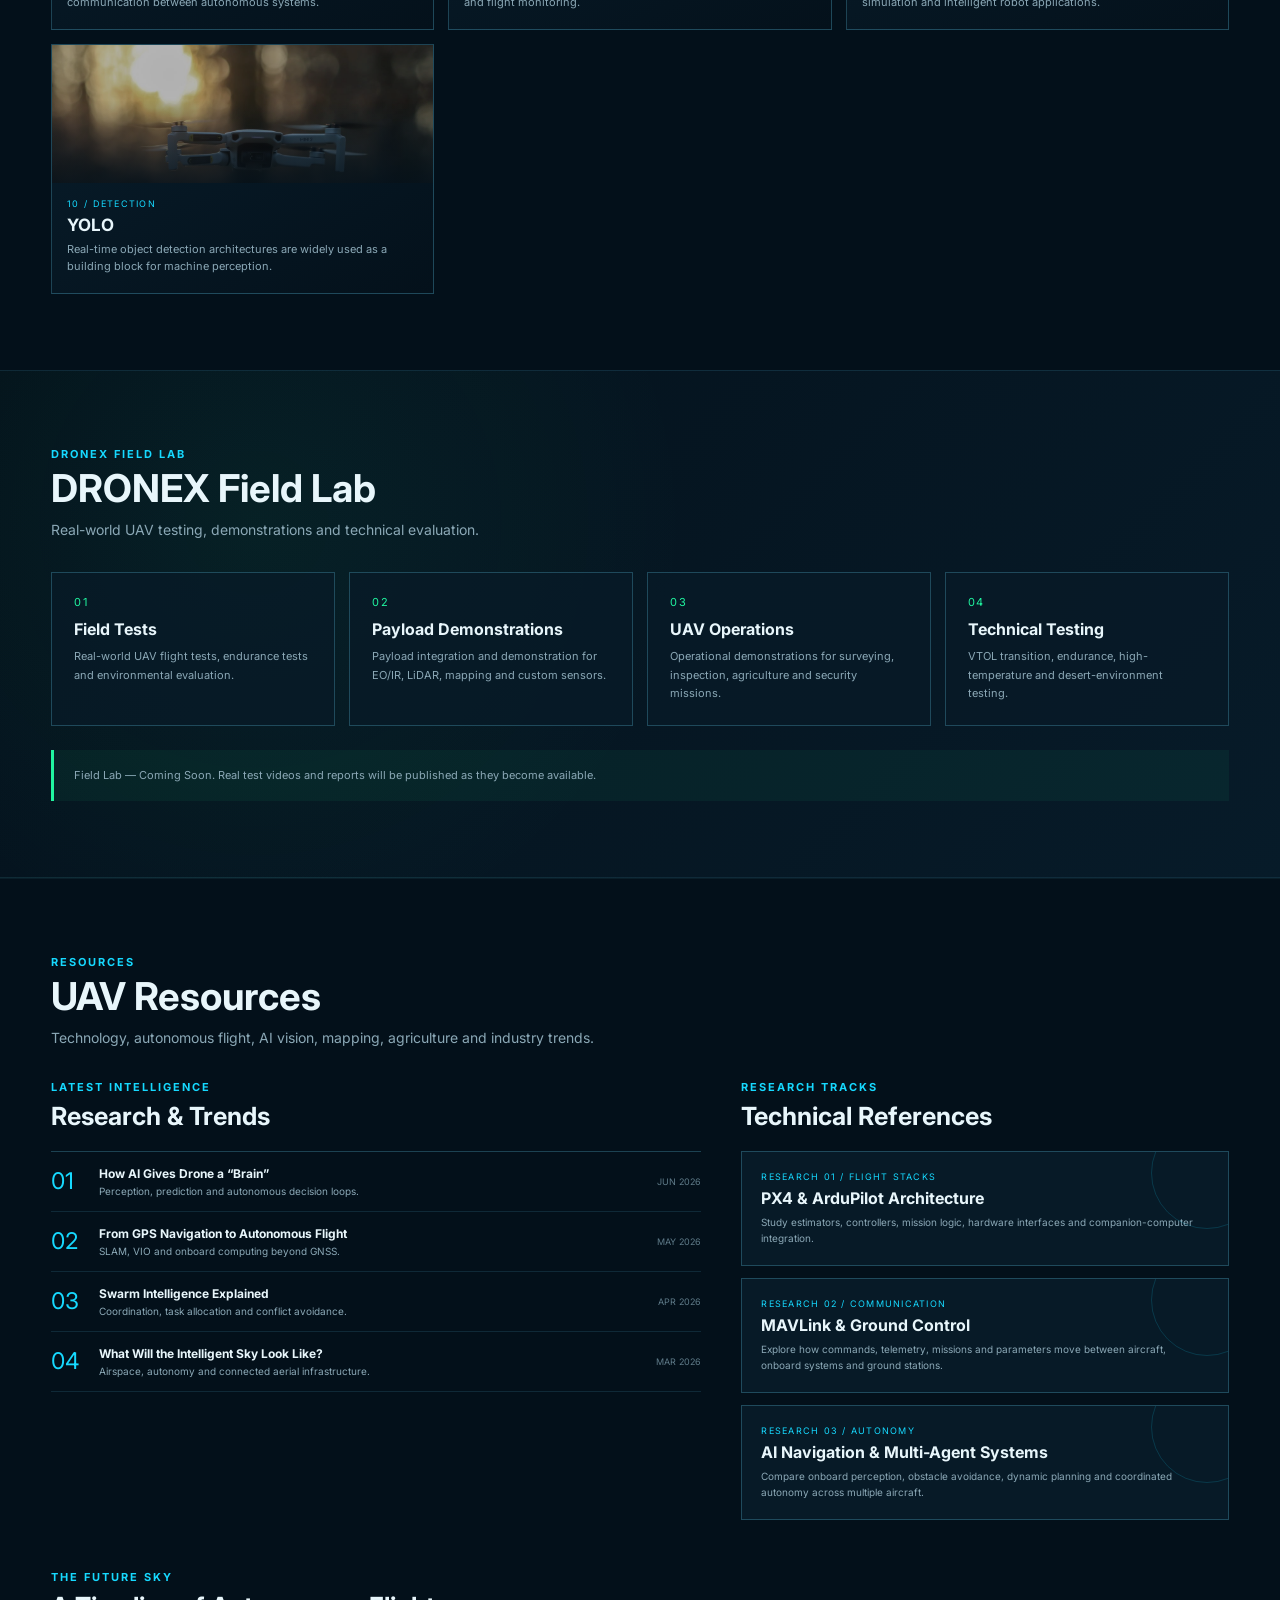
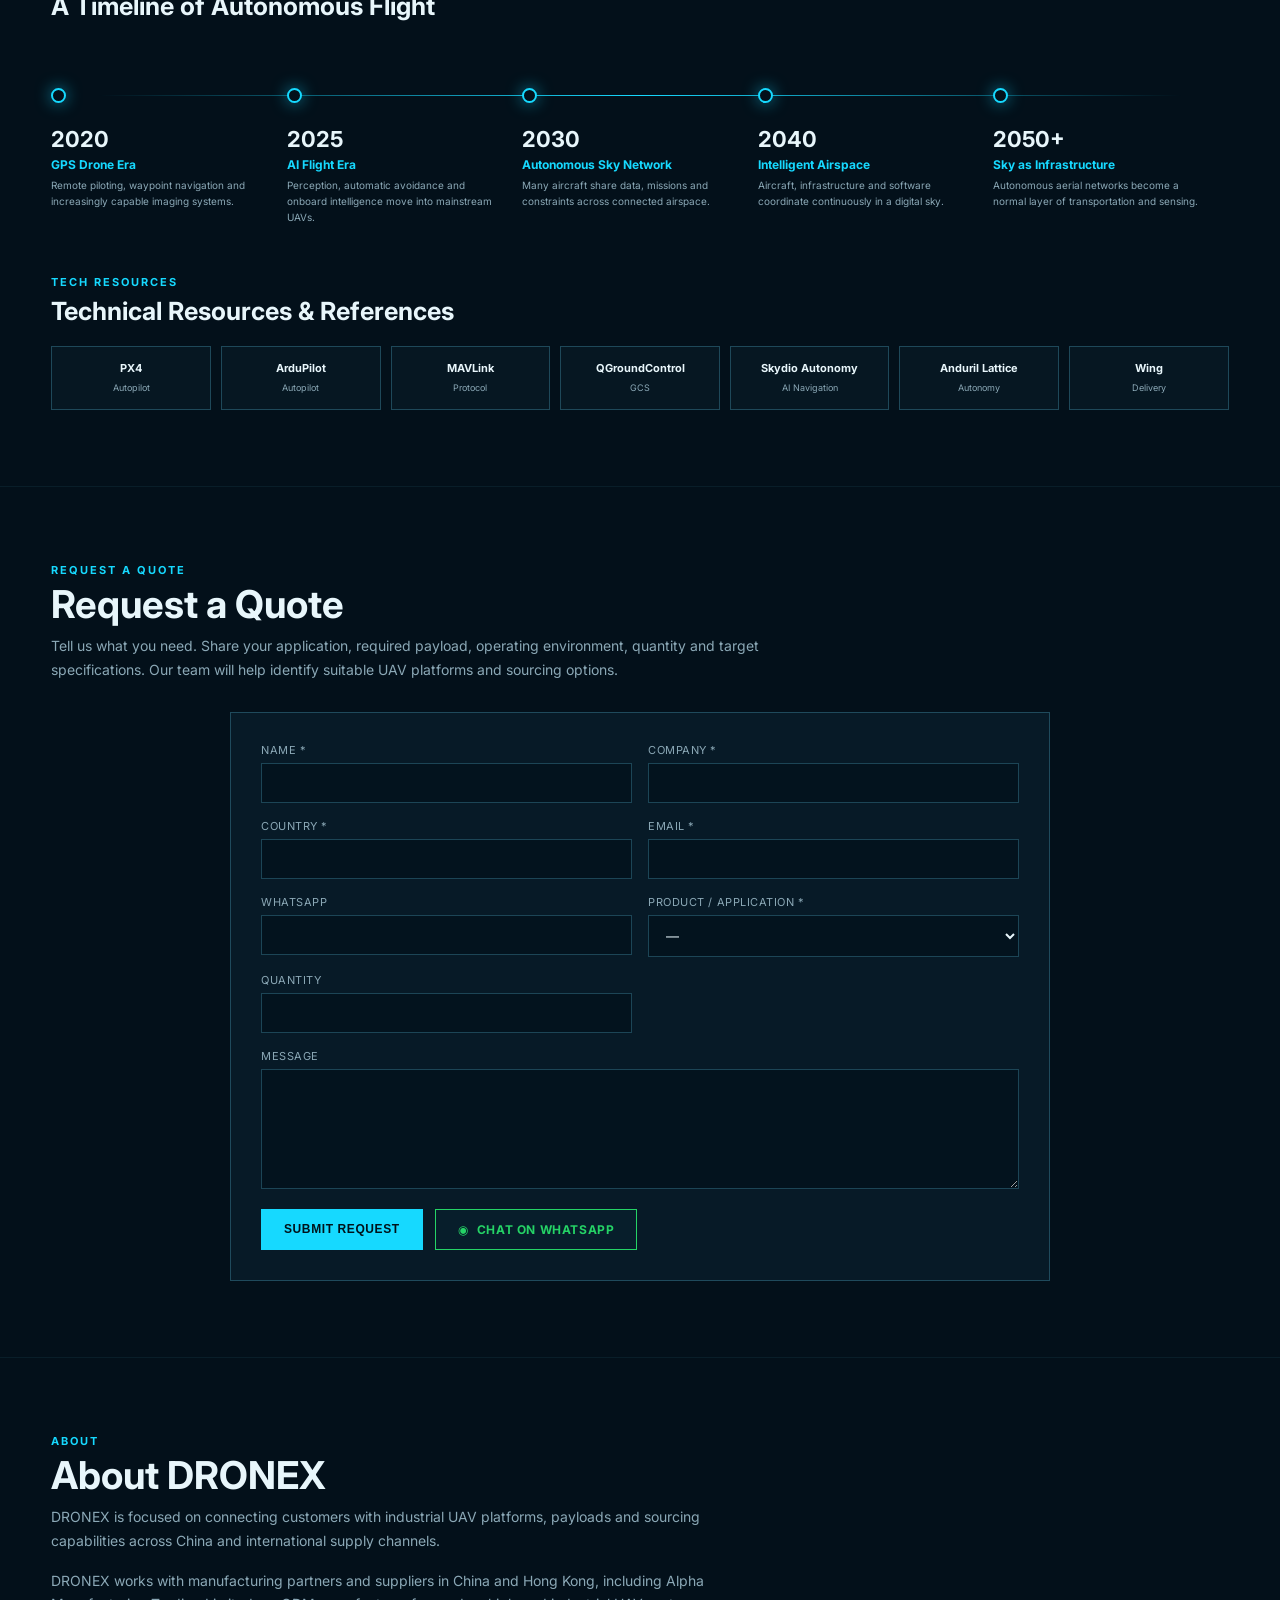
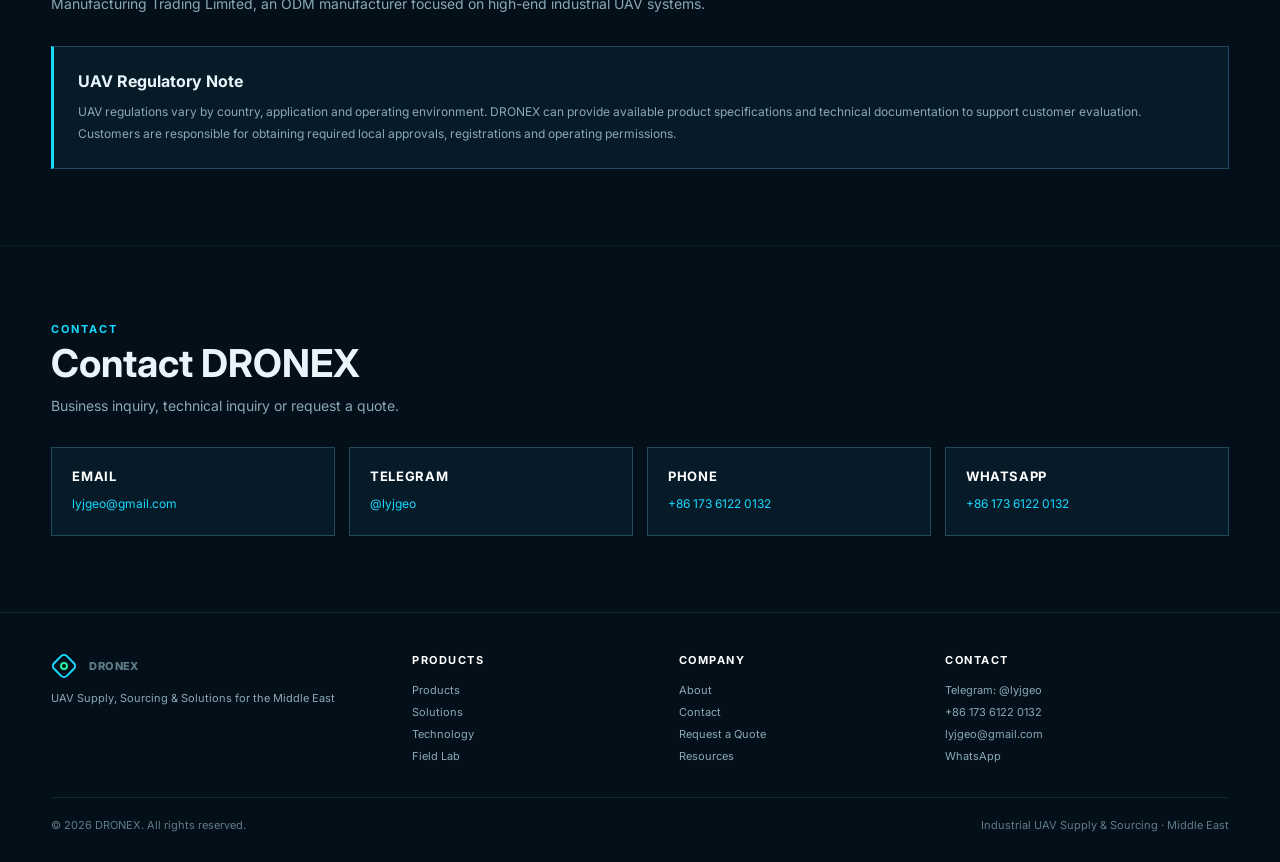
==== commit ded36441: "new upload" ====
--- a/index.html
+++ b/index.html
@@ -1,10 +1,15 @@
 <!DOCTYPE html>
-<html lang="en">
+<html lang="en" dir="ltr">
 <head>
 <meta charset="UTF-8">
 <meta name="viewport" content="width=device-width, initial-scale=1.0">
-<meta name="description" content="Drone Lab — an English-language technology archive covering autonomous flight, AI vision, SLAM, swarm intelligence, edge AI, flight stacks and real-world UAV applications.">
-<title>DRONE LAB — Autonomous Systems Archive</title>
+<meta name="description" content="DRONEX provides industrial UAV platforms, payloads and sourcing solutions for surveying, inspection, agriculture, security, emergency response and other commercial applications in the Middle East.">
+<meta name="keywords" content="industrial UAV, UAV supplier, UAV sourcing, drone supplier, industrial drones, VTOL UAV, UAV Middle East, drone supplier Middle East, UAV UAE, UAV Saudi Arabia, UAV Qatar, UAV Oman, UAV Kuwait, UAV Bahrain">
+<title>DRONEX | UAV Supply, Sourcing &amp; Solutions for the Middle East</title>
+
+<link rel="preconnect" href="https://fonts.googleapis.com">
+<link rel="preconnect" href="https://fonts.gstatic.com" crossorigin>
+<link href="https://fonts.googleapis.com/css2?family=Inter:wght@400;500;600;700;800&family=Noto+Sans+Arabic:wght@400;500;700&display=swap" rel="stylesheet">
 
 <style>
 :root{
@@ -19,6 +24,7 @@
   --muted:#8ba8b6;
   --muted2:#5f7b89;
   --max:1440px;
+  --wa:#25d366;
 }
 *{box-sizing:border-box;margin:0;padding:0}
 html{scroll-behavior:smooth}
@@ -29,8 +35,7 @@
   overflow-x:hidden;
 }
 body:before{
-  content:"";
-  position:fixed;inset:0;pointer-events:none;z-index:-3;
+  content:"";position:fixed;inset:0;pointer-events:none;z-index:-3;
   background:
     linear-gradient(rgba(23,214,255,.045) 1px,transparent 1px),
     linear-gradient(90deg,rgba(23,214,255,.045) 1px,transparent 1px);
@@ -46,131 +51,123 @@
 img{display:block;width:100%;height:100%;object-fit:cover}
 .container{width:min(var(--max),92vw);margin:auto}
 .section{padding:76px 0;border-top:1px solid rgba(93,196,231,.08)}
-.eyebrow{
-  color:var(--cyan);font-size:11px;letter-spacing:.18em;
-  text-transform:uppercase;font-weight:700;
-}
-.section-title{
-  font-size:clamp(28px,3vw,42px);margin-top:7px;line-height:1.05;
-}
-.section-subtitle{
-  color:var(--muted);max-width:720px;line-height:1.7;margin-top:10px;font-size:14px;
-}
+.eyebrow{color:var(--cyan);font-size:11px;letter-spacing:.18em;text-transform:uppercase;font-weight:700}
+.section-title{font-size:clamp(28px,3vw,42px);margin-top:7px;line-height:1.05}
+.section-subtitle{color:var(--muted);max-width:720px;line-height:1.7;margin-top:10px;font-size:14px}
 
 /* NAV */
-.nav{
-  position:fixed;z-index:100;top:0;left:0;right:0;height:74px;
-  background:rgba(2,12,20,.78);backdrop-filter:blur(16px);
-  border-bottom:1px solid rgba(93,196,231,.12);
-}
-.nav-inner{height:100%;display:flex;align-items:center;justify-content:space-between}
+.nav{position:fixed;z-index:100;top:0;left:0;right:0;height:74px;background:rgba(2,12,20,.78);backdrop-filter:blur(16px);border-bottom:1px solid rgba(93,196,231,.12)}
+.nav-inner{height:100%;display:flex;align-items:center;justify-content:space-between;gap:20px}
 .brand{display:flex;align-items:center;gap:12px;font-weight:800;letter-spacing:.04em}
-.brand-mark{
-  width:26px;height:26px;position:relative;
-}
-.brand-mark:before,.brand-mark:after{
-  content:"";position:absolute;inset:3px;border:2px solid var(--cyan);
-  transform:rotate(45deg);border-radius:5px;
-}
+.brand-mark{width:26px;height:26px;position:relative}
+.brand-mark:before,.brand-mark:after{content:"";position:absolute;inset:3px;border:2px solid var(--cyan);transform:rotate(45deg);border-radius:5px}
 .brand-mark:after{inset:9px;border-color:var(--green);transform:rotate(0)}
-.nav-links{display:flex;gap:30px;height:100%;align-items:center}
+.nav-links{display:flex;gap:20px;height:100%;align-items:center}
 .nav-links a{font-size:12px;color:#9db4c0;position:relative}
 .nav-links a:hover,.nav-links a.active{color:#fff}
-.nav-links a.active:after{
-  content:"";position:absolute;height:2px;background:var(--cyan);left:0;right:0;bottom:-28px;
-}
-.system{font-size:10px;color:#8ea6b3;letter-spacing:.05em}
-.system b{color:var(--green);border:1px solid rgba(32,245,160,.35);padding:5px 8px;margin-left:5px}
+.nav-links a.active:after{content:"";position:absolute;height:2px;background:var(--cyan);left:0;right:0;bottom:-28px}
+.nav-actions{display:flex;align-items:center;gap:10px}
+.lang-switch{font-size:11px;color:var(--muted);display:flex;gap:6px;align-items:center}
+.lang-switch a{color:var(--muted)}
+.lang-switch a.active{color:#fff;font-weight:700}
+.nav-cta{padding:9px 14px;border:1px solid var(--cyan);color:var(--cyan);font-size:11px;font-weight:700;letter-spacing:.05em;text-transform:uppercase;transition:.25s;background:rgba(9,33,46,.55)}
+.nav-cta:hover{background:var(--cyan);color:#00131b}
+.nav-wa{padding:9px 12px;border:1px solid var(--wa);color:var(--wa);font-size:11px;font-weight:700;display:inline-flex;align-items:center;gap:6px}
+.nav-wa:hover{background:var(--wa);color:#00131b}
 
 /* HERO */
-.hero{
-  min-height:650px;height:92vh;max-height:900px;position:relative;
-  display:flex;align-items:center;overflow:hidden;
-  background:#06131d;
-}
+.hero{min-height:650px;height:92vh;max-height:900px;position:relative;display:flex;align-items:center;overflow:hidden;background:#06131d}
 .hero-media{position:absolute;inset:0}
 .hero-media img{filter:saturate(.8) contrast(1.05);transform:scale(1.02)}
-.hero-media:after{
-  content:"";position:absolute;inset:0;
-  background:
-    linear-gradient(90deg,rgba(2,12,20,.96) 0%,rgba(2,12,20,.72) 36%,rgba(2,12,20,.18) 72%,rgba(2,12,20,.48) 100%),
-    linear-gradient(0deg,rgba(2,12,20,.96),transparent 35%,rgba(2,12,20,.25));
-}
+.hero-media:after{content:"";position:absolute;inset:0;background:linear-gradient(90deg,rgba(2,12,20,.96) 0%,rgba(2,12,20,.72) 36%,rgba(2,12,20,.18) 72%,rgba(2,12,20,.48) 100%),linear-gradient(0deg,rgba(2,12,20,.96),transparent 35%,rgba(2,12,20,.25))}
 .hero-content{position:relative;z-index:2;padding-top:74px;width:62%}
-.hero h1{
-  font-size:clamp(42px,5.2vw,78px);line-height:1.04;letter-spacing:-.035em;
-  max-width:760px;margin:16px 0 18px;
-}
+.hero h1{font-size:clamp(34px,4.2vw,60px);line-height:1.06;letter-spacing:-.035em;max-width:860px;margin:16px 0 18px}
 .hero h1 span{color:var(--cyan)}
-.hero p{max-width:620px;color:#b5cbd4;line-height:1.75;font-size:15px}
+.hero p{max-width:660px;color:#b5cbd4;line-height:1.75;font-size:15px}
 .cta-row{display:flex;gap:12px;margin-top:28px;flex-wrap:wrap}
-.btn{
-  padding:12px 22px;border:1px solid var(--cyan);font-size:12px;font-weight:700;
-  letter-spacing:.05em;text-transform:uppercase;transition:.25s;background:rgba(9,33,46,.55)
-}
+.hero-contact{margin-top:22px;font-size:12px;color:#8ba8b6;display:flex;flex-wrap:wrap;align-items:center;gap:8px}
+.hero-contact a{color:#9db4c0;transition:.2s}
+.hero-contact a:hover{color:var(--cyan)}
+.hero-contact .dot-sep{color:var(--muted2)}
+.btn{padding:12px 22px;border:1px solid var(--cyan);font-size:12px;font-weight:700;letter-spacing:.05em;text-transform:uppercase;transition:.25s;background:rgba(9,33,46,.55);display:inline-flex;align-items:center;gap:8px}
 .btn.primary{background:var(--cyan);color:#00131b}
+.btn.wa{border-color:var(--wa);color:var(--wa)}
+.btn.wa:hover{background:var(--wa);color:#00131b}
 .btn:hover{transform:translateY(-2px);box-shadow:0 0 25px rgba(22,217,255,.2)}
-.corner{
-  position:absolute;width:32px;height:32px;border-color:var(--cyan);opacity:.75;z-index:3
-}
+.corner{position:absolute;width:32px;height:32px;border-color:var(--cyan);opacity:.75;z-index:3}
 .corner.tl{top:92px;left:4%;border-top:1px solid;border-left:1px solid}
 .corner.tr{top:92px;right:4%;border-top:1px solid;border-right:1px solid}
 .corner.bl{bottom:24px;left:4%;border-bottom:1px solid;border-left:1px solid}
 .corner.br{bottom:24px;right:4%;border-bottom:1px solid;border-right:1px solid}
 
-/* HUD */
-.hud{
-  position:absolute;z-index:4;right:5%;top:23%;width:310px;
-  padding:22px 22px 16px;background:rgba(2,18,29,.78);
-  border:1px solid rgba(22,217,255,.55);
-  clip-path:polygon(0 0,92% 0,100% 9%,100% 100%,0 100%);
-  box-shadow:0 0 50px rgba(0,0,0,.4),inset 0 0 30px rgba(22,217,255,.04);
-}
-.hud:before{content:"";position:absolute;top:0;right:38px;width:48px;height:2px;background:var(--cyan)}
-.hud-title{font-size:12px;font-weight:800;letter-spacing:.12em;padding-bottom:13px;border-bottom:1px solid var(--line)}
-.hud-row{display:flex;align-items:center;justify-content:space-between;padding:14px 0;border-bottom:1px solid rgba(93,196,231,.14);font-size:11px;color:#a7bbc4}
-.hud-row b{color:var(--cyan);font-size:13px}
-.hud-row .ok{color:var(--green)}
-.hud-icon{
-  width:22px;height:22px;border:1px solid var(--cyan);border-radius:50%;
-  margin-right:10px;display:inline-flex;align-items:center;justify-content:center;color:var(--cyan)
-}
-.hud-label{display:flex;align-items:center}
-
-/* RADAR */
-.radar-wrap{display:grid;grid-template-columns:400px 1fr;gap:70px;align-items:center}
-.radar{
-  width:360px;height:360px;border-radius:50%;position:relative;
-  background:
-    radial-gradient(circle at center,transparent 0 18%,rgba(22,217,255,.03) 18% 19%,transparent 19% 35%,rgba(22,217,255,.04) 35% 36%,transparent 36% 52%,rgba(22,217,255,.04) 52% 53%,transparent 53%),
-    repeating-radial-gradient(circle,transparent 0 42px,rgba(22,217,255,.12) 43px 44px);
-  border:1px solid rgba(22,217,255,.6);
-  box-shadow:0 0 60px rgba(22,217,255,.08);
-}
-.radar:before{
-  content:"";position:absolute;left:50%;top:50%;width:50%;height:1px;
-  transform-origin:left;background:linear-gradient(90deg,var(--cyan),transparent);
-  animation:radar 3.4s linear infinite;
-}
-.radar:after{
-  content:"";position:absolute;left:50%;top:50%;width:9px;height:9px;border-radius:50%;
-  transform:translate(-50%,-50%);background:var(--cyan);box-shadow:0 0 18px var(--cyan)
-}
-@keyframes radar{to{transform:rotate(360deg)}}
-.target{position:absolute;width:8px;height:8px;border-radius:50%;background:var(--green);box-shadow:0 0 14px var(--green)}
-.t1{left:22%;top:30%}.t2{right:20%;top:43%}.t3{left:42%;bottom:18%}.t4{right:32%;bottom:28%}
-.radar-copy h3{font-size:28px;margin:7px 0 10px}
-.radar-copy p{color:var(--muted);line-height:1.8;font-size:13px;max-width:620px}
-.radar-stats{display:grid;grid-template-columns:repeat(4,1fr);gap:12px;margin-top:28px}
-.mini-stat{border-top:1px solid var(--line);padding-top:10px}
-.mini-stat b{display:block;color:var(--cyan);font-size:17px}.mini-stat span{font-size:10px;color:var(--muted2);text-transform:uppercase}
+/* CAPABILITY STRIP */
+.capability-strip{border-top:1px solid rgba(93,196,231,.12);border-bottom:1px solid rgba(93,196,231,.12);background:linear-gradient(90deg,rgba(7,27,41,.9),rgba(4,17,27,.9))}
+.capability-inner{display:grid;grid-template-columns:repeat(4,1fr);gap:0}
+.capability-inner.capability-6{grid-template-columns:repeat(6,1fr)}
+.capability-item{padding:22px 18px;border-right:1px solid rgba(93,196,231,.12);display:flex;flex-direction:column;gap:5px}
+.capability-item:last-child{border-right:none}
+.capability-item b{font-size:12px;color:#fff;letter-spacing:.02em;line-height:1.3}
+.capability-item span{font-size:9px;color:var(--muted2);text-transform:uppercase;letter-spacing:.1em}
+
+/* PRODUCTS */
+.product-grid{display:grid;grid-template-columns:repeat(4,1fr);gap:14px;margin-top:30px}
+.product-card{border:1px solid var(--line);background:linear-gradient(150deg,#081d2b,#04111b);position:relative;overflow:hidden;transition:.3s;display:flex;flex-direction:column}
+.product-card:hover{transform:translateY(-4px);border-color:rgba(22,217,255,.7)}
+.product-image{height:170px;position:relative;overflow:hidden;background:#061824}
+.product-image img{transition:.5s;filter:saturate(.75) brightness(.8)}
+.product-card:hover .product-image img{transform:scale(1.05);filter:saturate(1) brightness(.95)}
+.product-image:after{content:"";position:absolute;inset:0;background:linear-gradient(0deg,rgba(4,17,27,.85),transparent 60%)}
+.product-body{padding:16px;display:flex;flex-direction:column;gap:8px;flex:1}
+.product-code{color:var(--cyan);font-size:9px;letter-spacing:.14em}
+.product-body h3{font-size:17px}
+.product-body p{color:var(--muted);font-size:11px;line-height:1.6}
+.product-specs{list-style:none;margin-top:6px;display:grid;gap:4px}
+.product-specs li{font-size:10px;color:#9fb8c2;display:flex;justify-content:space-between;border-bottom:1px dashed rgba(93,196,231,.14);padding-bottom:3px;gap:8px}
+.product-specs li span:last-child{color:var(--muted2);text-align:right;flex-shrink:0;max-width:60%}
+.product-actions{display:flex;gap:8px;margin-top:auto;padding-top:10px}
+.product-actions .btn{padding:8px 12px;font-size:10px;flex:1;justify-content:center}
+.product-actions .btn.ghost{background:transparent}
+.product-disclaimer{font-size:9px;color:var(--muted2);line-height:1.5;margin-top:8px;padding-top:8px;border-top:1px dashed rgba(93,196,231,.14)}
+#product-evo-max-4t{border-color:rgba(22,217,255,.5);background:radial-gradient(circle at 70% 20%,rgba(22,217,255,.08),transparent 45%),linear-gradient(150deg,#081d2b,#04111b)}
+#product-evo-max-4t .product-code{color:var(--green)}
+#product-evo-max-4t .product-specs li span:last-child{color:#e8f6fb;font-weight:600;font-size:9px}
+#product-vtol-heavy .product-specs li{font-size:10px}
+#product-vtol-heavy .product-specs li span:last-child{color:#e8f6fb;font-weight:600}
+.product-card-custom{background:radial-gradient(circle at 70% 30%,rgba(22,217,255,.12),transparent 45%),linear-gradient(150deg,#081d2b,#04111b);border-color:rgba(22,217,255,.45)}
+.product-card-custom .product-body{justify-content:center;min-height:100%;padding:24px 20px}
+.product-card-custom h3{font-size:19px}
+.product-card-custom p{font-size:11px;line-height:1.7}
+
+/* SOLUTIONS */
+.solutions-grid{display:grid;grid-template-columns:repeat(3,1fr);gap:14px;margin-top:30px}
+.solution-card{border:1px solid var(--line);background:#071a27;padding:20px;position:relative;overflow:hidden;transition:.3s}
+.solution-card:hover{border-color:rgba(22,217,255,.6);transform:translateY(-3px)}
+.solution-card h3{font-size:17px;margin-bottom:6px}
+.solution-card p{font-size:11px;color:var(--muted);line-height:1.6;margin:6px 0 10px}
+.solution-card ul{list-style:none;display:grid;gap:5px}
+.solution-card li{font-size:11px;color:var(--muted);padding-left:14px;position:relative}
+.solution-card li:before{content:"›";position:absolute;left:0;color:var(--cyan);font-weight:700}
+.solution-num{position:absolute;top:16px;right:18px;font-size:11px;color:var(--muted2);letter-spacing:.1em}
+
+/* MIDDLE EAST */
+.me-section{background:radial-gradient(circle at 80% 30%,rgba(22,217,255,.08),transparent 40%),linear-gradient(135deg,#04111b,#071b29);border-top:1px solid rgba(93,196,231,.12);border-bottom:1px solid rgba(93,196,231,.12)}
+.me-grid{display:grid;grid-template-columns:repeat(6,1fr);gap:10px;margin-top:26px}
+.me-country{border:1px solid var(--line);padding:16px 12px;text-align:center;background:rgba(7,26,39,.7);transition:.25s}
+.me-country:hover{border-color:var(--cyan);transform:translateY(-3px)}
+.me-country b{display:block;font-size:13px}
+.me-country span{font-size:9px;color:var(--muted2);letter-spacing:.1em;text-transform:uppercase}
+.me-note{margin-top:20px;font-size:11px;color:var(--muted2);line-height:1.7;max-width:820px}
+
+/* WHY DRONEX */
+.why-grid{display:grid;grid-template-columns:repeat(4,1fr);gap:14px;margin-top:30px}
+.why-card{border:1px solid var(--line);background:#071a27;padding:22px;position:relative}
+.why-card .why-num{font-size:11px;color:var(--cyan);letter-spacing:.14em}
+.why-card h3{font-size:16px;margin:10px 0 8px}
+.why-card p{font-size:11px;color:var(--muted);line-height:1.7}
 
 /* TECH MATRIX */
 .tech-grid{display:grid;grid-template-columns:repeat(3,1fr);gap:14px}
-.tech-card{
-  min-height:250px;border:1px solid var(--line);background:linear-gradient(150deg,#081d2b,#04111b);
-  position:relative;overflow:hidden;transition:.3s
-}
+.tech-card{min-height:250px;border:1px solid var(--line);background:linear-gradient(150deg,#081d2b,#04111b);position:relative;overflow:hidden;transition:.3s}
 .tech-card:hover{transform:translateY(-4px);border-color:rgba(22,217,255,.7)}
 .tech-image{height:138px;position:relative;overflow:hidden;background:#061824}
 .tech-image img{transition:.5s;filter:saturate(.7) brightness(.75)}
@@ -180,254 +177,742 @@
 .tech-code{color:var(--cyan);font-size:9px;letter-spacing:.14em}
 .tech-body h3{font-size:17px;margin:6px 0}
 .tech-body p{color:var(--muted);font-size:11px;line-height:1.6}
-.swarm-art{
-  position:relative;inset:auto;background:
-    radial-gradient(circle at 25% 35%,rgba(22,217,255,.2),transparent 3%),
-    radial-gradient(circle at 72% 25%,rgba(32,245,160,.2),transparent 3%),
-    linear-gradient(135deg,#06131d,#0a2533);
-}
+.swarm-art{position:relative;inset:auto;background:radial-gradient(circle at 25% 35%,rgba(22,217,255,.2),transparent 3%),radial-gradient(circle at 72% 25%,rgba(32,245,160,.2),transparent 3%),linear-gradient(135deg,#06131d,#0a2533)}
 .swarm-art svg{width:100%;height:100%}
 
-/* APPLICATIONS */
-.app-grid{display:grid;grid-template-columns:repeat(5,1fr);gap:12px}
-.app-card{height:260px;border:1px solid var(--line);position:relative;overflow:hidden;background:#071923}
-.app-card img{filter:saturate(.75) brightness(.65);transition:.5s}
-.app-card:hover img{transform:scale(1.06);filter:saturate(.95) brightness(.78)}
-.app-card:after{content:"";position:absolute;inset:0;background:linear-gradient(0deg,rgba(2,12,20,.95),rgba(2,12,20,.1) 65%)}
-.app-copy{position:absolute;z-index:2;left:16px;right:16px;bottom:16px}
-.app-copy h3{font-size:16px}.app-copy p{font-size:10px;color:#9fb5bf;line-height:1.5;margin-top:5px}
-
-/* DATABASE */
+/* SELECTED PLATFORMS */
 .split{display:grid;grid-template-columns:1.2fr .9fr;gap:40px}
 .db-grid{display:grid;grid-template-columns:repeat(4,1fr);gap:12px}
 .db-card{border:1px solid var(--line);background:#071a27;overflow:hidden}
 .db-img{height:120px}
 .db-copy{padding:13px}
-.db-copy h3{font-size:17px}.db-copy p{font-size:10px;color:var(--muted);margin-top:5px;line-height:1.5}
+.db-copy h3{font-size:15px}
+.db-copy p{font-size:10px;color:var(--muted);margin-top:5px;line-height:1.5}
 .specs{display:flex;gap:8px;margin-top:10px;flex-wrap:wrap}
 .spec{font-size:9px;border:1px solid rgba(22,217,255,.18);padding:4px 6px;color:#9fb8c2}
 .intel-list{border-top:1px solid var(--line)}
 .intel-item{display:grid;grid-template-columns:38px 1fr 78px;gap:10px;padding:14px 0;border-bottom:1px solid rgba(93,196,231,.14);align-items:center}
 .intel-num{font-size:23px;color:var(--cyan)}
-.intel-item h4{font-size:12px}.intel-item p{font-size:10px;color:var(--muted);margin-top:4px}
+.intel-item h4{font-size:12px}
+.intel-item p{font-size:10px;color:var(--muted);margin-top:4px}
 .date{font-size:9px;color:var(--muted2);text-align:right}
-
-
-/* RESEARCH */
-.research-hero{
-  margin-top:30px;
-  display:grid;
-  grid-template-columns:1.15fr .85fr;
-  gap:18px;
-}
-.research-feature{
-  min-height:360px;
-  position:relative;
-  overflow:hidden;
-  border:1px solid rgba(22,217,255,.38);
-  background:
-    radial-gradient(circle at 75% 25%,rgba(22,217,255,.16),transparent 25%),
-    linear-gradient(135deg,#06131d,#0a2432);
-}
-.research-feature:before{
-  content:"RESEARCH // 01";
-  position:absolute;z-index:2;top:18px;left:18px;
-  color:var(--cyan);font-size:9px;letter-spacing:.16em;
-}
-.research-feature:after{
-  content:"";position:absolute;inset:0;
-  background:linear-gradient(90deg,rgba(2,12,20,.9),rgba(2,12,20,.25) 70%,rgba(2,12,20,.65));
-}
-.research-feature .feature-grid{
-  position:absolute;inset:0;opacity:.32;
-  background:
-    linear-gradient(rgba(22,217,255,.3) 1px,transparent 1px),
-    linear-gradient(90deg,rgba(22,217,255,.3) 1px,transparent 1px);
-  background-size:35px 35px;
-}
-.research-copy{
-  position:absolute;z-index:3;left:30px;bottom:28px;max-width:580px;
-}
-.research-copy h3{font-size:29px;line-height:1.1;margin:7px 0}
-.research-copy p{color:#a6bdc6;font-size:12px;line-height:1.7;max-width:560px}
-.research-flow{
-  margin-top:20px;display:grid;grid-template-columns:repeat(4,1fr);gap:8px;
-}
-.flow-box{
-  border:1px solid rgba(22,217,255,.25);padding:10px 9px;background:rgba(2,17,27,.7);
-}
-.flow-box b{display:block;color:var(--cyan);font-size:10px}
-.flow-box span{display:block;color:var(--muted);font-size:9px;margin-top:4px}
-.research-stack{display:grid;grid-template-rows:repeat(3,1fr);gap:12px}
-.research-card{
-  border:1px solid var(--line);background:#071a27;padding:19px;
-  position:relative;overflow:hidden;
-}
-.research-card:before{
-  content:"";position:absolute;right:-35px;top:-35px;width:110px;height:110px;
-  border:1px solid rgba(22,217,255,.16);border-radius:50%;
-}
-.research-card .r-code{font-size:9px;color:var(--cyan);letter-spacing:.14em}
-.research-card h3{font-size:16px;margin:6px 0}
-.research-card p{font-size:10px;color:var(--muted);line-height:1.6;max-width:460px}
-.research-card a{display:inline-block;margin-top:10px;color:var(--cyan);font-size:10px}
-.research-grid{
-  margin-top:18px;display:grid;grid-template-columns:repeat(3,1fr);gap:12px;
-}
-.paper{
-  border:1px solid var(--line);background:#061722;padding:17px;min-height:170px;
-}
-.paper .tag{
-  display:inline-block;border:1px solid rgba(32,245,160,.25);color:var(--green);
-  padding:4px 6px;font-size:8px;letter-spacing:.08em
-}
-.paper h4{font-size:14px;margin:12px 0 6px}
-.paper p{font-size:10px;color:var(--muted);line-height:1.6}
-.paper a{display:inline-block;margin-top:12px;color:var(--cyan);font-size:9px}
-.research-note{
-  margin-top:15px;padding:12px 14px;border-left:2px solid var(--cyan);
-  background:rgba(22,217,255,.035);font-size:10px;color:var(--muted);line-height:1.6
-}
-@media(max-width:1100px){
-  .research-hero{grid-template-columns:1fr}
-}
-@media(max-width:760px){
-  .research-flow,.research-grid{grid-template-columns:1fr 1fr}
-}
+#selected-platforms{background:radial-gradient(circle at 80% 30%,rgba(22,217,255,.05),transparent 40%),linear-gradient(135deg,#04111b,#071b29)}
+#selected-platforms .db-grid{grid-template-columns:repeat(5,1fr)}
+
+/* EVTOL SUPPORT */
+#evtol-support{background:radial-gradient(circle at 20% 30%,rgba(22,217,255,.06),transparent 40%),linear-gradient(135deg,#04111b,#071b29);border-top:1px solid rgba(93,196,231,.12);border-bottom:1px solid rgba(93,196,231,.12)}
+.evtol-grid{display:grid;grid-template-columns:1fr;gap:14px;margin-top:30px}
+.evtol-card{border:1px solid var(--line);background:linear-gradient(150deg,#081d2b,#04111b);display:grid;grid-template-columns:1fr 1.4fr;gap:0;overflow:hidden;transition:.3s}
+.evtol-card:hover{border-color:rgba(22,217,255,.6);transform:translateY(-3px)}
+.evtol-image{min-height:280px;position:relative;overflow:hidden;background:#061824}
+.evtol-image img{transition:.5s;filter:saturate(.75) brightness(.8)}
+.evtol-card:hover .evtol-image img{transform:scale(1.05);filter:saturate(1) brightness(.95)}
+.evtol-image:after{content:"";position:absolute;inset:0;background:linear-gradient(90deg,transparent,rgba(4,17,27,.6))}
+.evtol-body{padding:28px 30px;display:flex;flex-direction:column;gap:10px}
+.evtol-code{color:var(--cyan);font-size:10px;letter-spacing:.14em}
+.evtol-body h3{font-size:22px}
+.evtol-body p{color:var(--muted);font-size:12px;line-height:1.75}
+.evtol-body .product-specs{margin-top:8px}
+.evtol-body .product-specs li{font-size:11px}
+.evtol-body .product-specs li span:last-child{color:#e8f6fb;font-weight:600}
+
+/* FIELD LAB */
+.field-lab-section{background:radial-gradient(circle at 20% 30%,rgba(32,245,160,.06),transparent 40%),linear-gradient(135deg,#04111b,#071b29);border-top:1px solid rgba(93,196,231,.12);border-bottom:1px solid rgba(93,196,231,.12)}
+.field-lab-grid{display:grid;grid-template-columns:repeat(4,1fr);gap:14px;margin-top:30px}
+.field-lab-card{border:1px solid var(--line);background:rgba(7,26,39,.75);padding:22px;position:relative;overflow:hidden;transition:.3s}
+.field-lab-card:hover{border-color:rgba(22,217,255,.6);transform:translateY(-3px)}
+.field-lab-card .field-lab-code{font-size:11px;color:var(--green);letter-spacing:.14em;margin-bottom:10px}
+.field-lab-card h3{font-size:16px;margin-bottom:8px}
+.field-lab-card p{font-size:11px;color:var(--muted);line-height:1.7}
+.field-lab-note{margin-top:24px;padding:16px 20px;border-left:3px solid var(--green);background:rgba(32,245,160,.05);font-size:11px;color:var(--muted);line-height:1.7}
 
 /* TIMELINE */
 .timeline{position:relative;display:grid;grid-template-columns:repeat(5,1fr);gap:0;margin-top:50px}
 .timeline:before{content:"";position:absolute;left:4%;right:4%;top:24px;height:1px;background:linear-gradient(90deg,transparent,var(--cyan),transparent)}
 .time{position:relative;padding-top:55px;padding-right:22px}
 .dot{position:absolute;top:17px;left:0;width:15px;height:15px;border:2px solid var(--cyan);border-radius:50%;background:var(--bg);box-shadow:0 0 16px rgba(22,217,255,.6)}
-.time h3{font-size:22px}.time h4{font-size:12px;color:var(--cyan);margin:5px 0}.time p{font-size:10px;color:var(--muted);line-height:1.6}
+.time h3{font-size:22px}
+.time h4{font-size:12px;color:var(--cyan);margin:5px 0}
+.time p{font-size:10px;color:var(--muted);line-height:1.6}
 
 /* RESOURCES */
 .resources{display:grid;grid-template-columns:repeat(7,1fr);gap:10px}
 .resource{border:1px solid var(--line);padding:14px 10px;background:#061722;text-align:center;transition:.25s}
 .resource:hover{border-color:var(--cyan);transform:translateY(-3px)}
-.resource strong{display:block;font-size:11px}.resource span{font-size:9px;color:var(--muted)}
+.resource strong{display:block;font-size:11px}
+.resource span{font-size:9px;color:var(--muted)}
+.research-stack{display:grid;grid-template-rows:repeat(3,1fr);gap:12px}
+.research-card{border:1px solid var(--line);background:#071a27;padding:19px;position:relative;overflow:hidden}
+.research-card:before{content:"";position:absolute;right:-35px;top:-35px;width:110px;height:110px;border:1px solid rgba(22,217,255,.16);border-radius:50%}
+.research-card .r-code{font-size:9px;color:var(--cyan);letter-spacing:.14em}
+.research-card h3{font-size:16px;margin:6px 0}
+.research-card p{font-size:10px;color:var(--muted);line-height:1.6;max-width:460px}
+
+/* FORMS */
+.form-wrap{max-width:820px;margin:30px auto 0;border:1px solid var(--line);background:#071a27;padding:30px}
+.form-grid{display:grid;grid-template-columns:1fr 1fr;gap:16px}
+.form-field{display:flex;flex-direction:column;gap:6px}
+.form-field.full{grid-column:1/-1}
+.form-field label{font-size:11px;color:var(--muted);letter-spacing:.05em;text-transform:uppercase}
+.form-field input,.form-field select,.form-field textarea{background:rgba(2,17,27,.7);border:1px solid var(--line);color:var(--text);padding:11px 13px;font-size:13px;font-family:inherit;outline:none;transition:.25s}
+.form-field input:focus,.form-field select:focus,.form-field textarea:focus{border-color:var(--cyan)}
+.form-field textarea{min-height:120px;resize:vertical}
+.form-actions{margin-top:20px;display:flex;gap:12px;flex-wrap:wrap}
+
+/* COMPLIANCE */
+.compliance-box{margin-top:24px;border:1px solid var(--line);background:#071a27;padding:24px;border-left:3px solid var(--cyan)}
+.compliance-box h3{font-size:16px;margin-bottom:10px}
+.compliance-box p{font-size:12px;color:var(--muted);line-height:1.8}
+
+/* CONTACT CARDS */
+.contact-grid{display:grid;grid-template-columns:repeat(4,1fr);gap:14px;margin-top:30px}
+.contact-card{border:1px solid var(--line);background:#071a27;padding:20px;position:relative;overflow:hidden;transition:.3s}
+.contact-card:hover{border-color:rgba(22,217,255,.6);transform:translateY(-3px)}
+.contact-card h3{font-size:13px;color:#fff;margin-bottom:10px;letter-spacing:.05em;text-transform:uppercase}
+.contact-card p{font-size:12px;color:var(--muted);line-height:1.7}
+.contact-card p a{color:var(--cyan);transition:.2s}
+.contact-card p a:hover{color:#fff}
+
+/* WHATSAPP FLOAT */
+.wa-float{position:fixed;right:22px;bottom:22px;z-index:120;width:54px;height:54px;border-radius:50%;background:var(--wa);color:#00131b;display:flex;align-items:center;justify-content:center;box-shadow:0 8px 28px rgba(37,211,102,.35);transition:.25s;font-size:24px}
+.wa-float:hover{transform:scale(1.08)}
 
 /* FOOTER */
-footer{padding:34px 0;border-top:1px solid rgba(93,196,231,.12);color:#607b88;font-size:10px}
-.footer-row{display:flex;justify-content:space-between;gap:20px;align-items:center}
+footer{padding:40px 0 30px;border-top:1px solid rgba(93,196,231,.12);color:#607b88;font-size:11px}
+.footer-grid{display:grid;grid-template-columns:1.4fr 1fr 1fr 1.2fr;gap:30px;margin-bottom:30px}
+.footer-col h4{font-size:11px;color:#fff;letter-spacing:.14em;text-transform:uppercase;margin-bottom:12px}
+.footer-col a{display:block;font-size:11px;color:#8ba8b6;padding:4px 0}
+.footer-col a:hover{color:var(--cyan)}
+.footer-bottom{display:flex;justify-content:space-between;gap:20px;align-items:center;padding-top:20px;border-top:1px solid rgba(93,196,231,.12);flex-wrap:wrap}
+
+/* RTL */
+html[dir="rtl"] body{font-family:"Noto Sans Arabic",Inter,ui-sans-serif,system-ui,Arial,sans-serif}
+html[dir="rtl"] .nav-inner,
+html[dir="rtl"] .nav-links,
+html[dir="rtl"] .nav-actions,
+html[dir="rtl"] .brand,
+html[dir="rtl"] .cta-row,
+html[dir="rtl"] .form-actions,
+html[dir="rtl"] .footer-bottom{flex-direction:row-reverse}
+html[dir="rtl"] .hero-content{text-align:right}
+html[dir="rtl"] .hero-contact{flex-direction:row-reverse;justify-content:flex-end}
+html[dir="rtl"] .corner.tl{left:auto;right:4%;border-left:none;border-right:1px solid}
+html[dir="rtl"] .corner.tr{right:auto;left:4%;border-right:none;border-left:1px solid}
+html[dir="rtl"] .corner.bl{left:auto;right:4%;border-left:none;border-right:1px solid}
+html[dir="rtl"] .corner.br{right:auto;left:4%;border-right:none;border-left:1px solid}
+html[dir="rtl"] .capability-item{border-right:none;border-left:1px solid rgba(93,196,231,.12);text-align:right}
+html[dir="rtl"] .capability-item:last-child{border-left:none}
+html[dir="rtl"] .product-body,
+html[dir="rtl"] .solution-card,
+html[dir="rtl"] .why-card,
+html[dir="rtl"] .tech-body,
+html[dir="rtl"] .db-copy,
+html[dir="rtl"] .intel-item,
+html[dir="rtl"] .time,
+html[dir="rtl"] .me-country,
+html[dir="rtl"] .form-field,
+html[dir="rtl"] .compliance-box,
+html[dir="rtl"] .research-card,
+html[dir="rtl"] .evtol-body,
+html[dir="rtl"] .field-lab-card,
+html[dir="rtl"] .contact-card{text-align:right}
+html[dir="rtl"] .solution-card li{padding-left:0;padding-right:14px}
+html[dir="rtl"] .solution-card li:before{left:auto;right:0;content:"‹"}
+html[dir="rtl"] .product-specs li{flex-direction:row-reverse}
+html[dir="rtl"] .product-specs li span:last-child{text-align:left}
+html[dir="rtl"] .spec,
+html[dir="rtl"] .tech-code,
+html[dir="rtl"] .product-code,
+html[dir="rtl"] .why-num,
+html[dir="rtl"] .intel-num,
+html[dir="rtl"] .date,
+html[dir="rtl"] .evtol-code,
+html[dir="rtl"] .field-lab-code{direction:ltr;unicode-bidi:embed;text-align:left}
+html[dir="rtl"] .me-country span{direction:ltr;unicode-bidi:embed}
+html[dir="rtl"] .footer-grid{grid-template-columns:1.4fr 1fr 1fr 1.2fr}
+html[dir="rtl"] .footer-col{text-align:right}
+html[dir="rtl"] .wa-float{right:auto;left:22px}
 
 /* MOBILE */
 @media(max-width:1100px){
-  .hud{right:3%;width:285px}.hero-content{width:66%}
+  .hero-content{width:66%}
   .tech-grid{grid-template-columns:repeat(2,1fr)}
-  .app-grid{grid-template-columns:repeat(3,1fr)}
+  .product-grid{grid-template-columns:repeat(2,1fr)}
+  .solutions-grid{grid-template-columns:repeat(2,1fr)}
+  .why-grid{grid-template-columns:repeat(2,1fr)}
+  .me-grid{grid-template-columns:repeat(3,1fr)}
   .db-grid{grid-template-columns:repeat(2,1fr)}
+  #selected-platforms .db-grid{grid-template-columns:repeat(2,1fr)}
   .resources{grid-template-columns:repeat(4,1fr)}
   .split{grid-template-columns:1fr}
+  .footer-grid{grid-template-columns:1fr 1fr}
+  .nav-links{gap:14px}
+  .nav-links a{font-size:11px}
+  .capability-inner.capability-6{grid-template-columns:repeat(3,1fr)}
+  .field-lab-grid{grid-template-columns:repeat(2,1fr)}
+  .evtol-card{grid-template-columns:1fr}
+  .evtol-image{min-height:220px}
+  .contact-grid{grid-template-columns:repeat(2,1fr)}
 }
 @media(max-width:760px){
-  .nav{height:64px}.nav-links{display:none}.system{font-size:9px}
-  .hero{height:780px;min-height:720px}.hero-content{width:100%;padding-top:80px}
-  .hero h1{font-size:42px}.hero p{font-size:13px}
-  .hud{top:auto;bottom:28px;left:4%;right:4%;width:auto}
-  .radar-wrap{grid-template-columns:1fr;gap:30px}.radar{width:min(330px,88vw);height:min(330px,88vw);margin:auto}
-  .radar-stats{grid-template-columns:repeat(2,1fr)}
-  .tech-grid,.app-grid,.db-grid{grid-template-columns:1fr}
-  .app-card{height:220px}.timeline{grid-template-columns:1fr;gap:25px}.timeline:before{display:none}
-  .time{padding:0 0 0 32px}.dot{left:0;top:2px}
+  .nav{height:64px}
+  .nav-links{display:none}
+  .nav-cta{display:none}
+  .hero{height:800px;min-height:760px}
+  .hero-content{width:100%;padding-top:80px}
+  .hero h1{font-size:32px}
+  .hero p{font-size:13px}
+  .hero-contact{font-size:11px}
+  .capability-inner,
+  .capability-inner.capability-6{grid-template-columns:1fr}
+  .capability-item{border-right:none;border-bottom:1px solid rgba(93,196,231,.12);padding:18px 20px}
+  .capability-item:last-child{border-bottom:none}
+  .tech-grid,.product-grid,.solutions-grid,.why-grid,.db-grid{grid-template-columns:1fr}
+  #selected-platforms .db-grid{grid-template-columns:1fr}
+  .me-grid{grid-template-columns:repeat(2,1fr)}
+  .timeline{grid-template-columns:1fr;gap:25px}
+  .timeline:before{display:none}
+  .time{padding:0 0 0 32px}
+  .dot{left:0;top:2px}
   .resources{grid-template-columns:repeat(2,1fr)}
-  .footer-row{flex-direction:column;align-items:flex-start}
+  .form-grid{grid-template-columns:1fr}
+  .footer-grid{grid-template-columns:1fr}
+  .footer-bottom{flex-direction:column;align-items:flex-start}
+  .wa-float{right:14px;bottom:14px}
+  .field-lab-grid{grid-template-columns:1fr}
+  .evtol-image{min-height:180px}
+  .evtol-body{padding:20px}
+  .evtol-body h3{font-size:18px}
+  .contact-grid{grid-template-columns:1fr}
+  html[dir="rtl"] .wa-float{left:14px;right:auto}
 }
 </style>
 </head>
 
 <body>
+
+<!-- ============ HEADER ============ -->
 <header class="nav">
   <div class="container nav-inner">
-    <a class="brand" href="#">
+    <a class="brand" href="#home">
       <span class="brand-mark"></span>
-      <span>DRONE LAB</span>
+      <span>DRONEX</span>
     </a>
-    <nav class="nav-links">
-      <a class="active" href="#home">Home</a>
-      <a href="#technology">Technology</a>
-      <a href="#applications">Applications</a>
-      <a href="#database">UAV Database</a>
-      <a href="#research">Research</a>
-      <a href="#future">Future</a>
+
+    <nav class="nav-links" aria-label="Primary">
+      <a class="active" href="#home" data-i18n="nav.home">Home</a>
+      <a href="#products" data-i18n="nav.products">Products</a>
+      <a href="#solutions" data-i18n="nav.solutions">Solutions</a>
+      <a href="#technology" data-i18n="nav.technology">Technology</a>
+      <a href="#field-lab" data-i18n="nav.field">Field Lab</a>
+      <a href="#resources" data-i18n="nav.resources">Resources</a>
+      <a href="#about" data-i18n="nav.about">About</a>
+      <a href="#contact" data-i18n="nav.contact">Contact</a>
     </nav>
-    <div class="system">SYSTEM: <b>ONLINE</b></div>
+
+    <div class="nav-actions">
+      <div class="lang-switch" aria-label="Language">
+        <a href="?lang=en" data-lang="en" class="active" data-i18n="lang.en">EN</a>
+        <span>|</span>
+        <a href="?lang=ar" data-lang="ar" data-i18n="lang.ar">العربية</a>
+      </div>
+      <a class="nav-cta" href="#quote" data-i18n="nav.quote">Request a Quote</a>
+      <a class="nav-wa" href="#" data-config="WHATSAPP_NUMBER" target="_blank" rel="noopener">
+        <span>◉</span><span data-i18n="nav.whatsapp">WhatsApp</span>
+      </a>
+    </div>
   </div>
 </header>
 
 <main id="home">
-<section class="hero">
+
+<!-- ============ HERO ============ -->
+<section class="hero" id="home-hero">
   <div class="hero-media">
-    <img src="./assets/hero.jpg" alt="Modern drone in flight">
-  </div>
-  <span class="corner tl"></span><span class="corner tr"></span><span class="corner bl"></span><span class="corner br"></span>
+    <img src="./assets/hero.jpg" alt="Industrial UAV in flight">
+  </div>
+  <span class="corner tl"></span><span class="corner tr"></span>
+  <span class="corner bl"></span><span class="corner br"></span>
 
   <div class="container">
     <div class="hero-content">
-      <div class="eyebrow">Autonomous Systems / UAV Research</div>
-      <h1>Explore Drone Technology.<br><span>Define the Intelligent Sky.</span></h1>
-      <p>
-        An English-language technology archive covering autonomous flight,
-        AI perception, navigation, swarm intelligence, flight stacks and the
-        real-world systems turning unmanned aircraft into intelligent machines.
+      <div class="eyebrow" data-i18n="hero.eyebrow">Industrial UAV Supply &amp; Sourcing</div>
+      <h1 data-i18n="hero.title">UAV Supply, Sourcing &amp; Solutions for the Middle East</h1>
+      <p data-i18n="hero.subtitle">
+        Industrial UAV platforms, payloads and sourcing solutions for surveying,
+        inspection, agriculture, security, emergency response and other commercial application.
       </p>
       <div class="cta-row">
-        <a class="btn primary" href="#technology">Explore Technology</a>
-        <a class="btn" href="#research">Read Research</a>
+        <a class="btn primary" href="#quote" data-i18n="hero.cta.quote">Request a Quote</a>
+        <a class="btn" href="#products" data-i18n="hero.cta.products">View Products</a>
       </div>
-    </div>
-
-    <aside class="hud" aria-label="UAV control center">
-      <div class="hud-title">UAV CONTROL CENTER</div>
-      <div class="hud-row"><span class="hud-label"><i class="hud-icon">◈</i>ACTIVE UAV</span><b>128,540</b></div>
-      <div class="hud-row"><span class="hud-label"><i class="hud-icon">AI</i>AI MODELS</span><b>856</b></div>
-      <div class="hud-row"><span class="hud-label"><i class="hud-icon">◷</i>FLIGHT HOURS</span><b>42,000,000</b></div>
-      <div class="hud-row"><span class="hud-label"><i class="hud-icon">⌖</i>GPS STATUS</span><b class="ok">LOCKED</b></div>
-    </aside>
-  </div>
-</section>
-
-<section class="section">
-  <div class="container radar-wrap">
-    <div class="radar" aria-label="Tactical radar visualization">
-      <span class="target t1"></span><span class="target t2"></span><span class="target t3"></span><span class="target t4"></span>
-    </div>
-    <div class="radar-copy">
-      <div class="eyebrow">Tactical Radar</div>
-      <h3>Autonomous Perception & Decision Systems</h3>
-      <p>
-        Modern UAV autonomy combines perception, localization, planning and
-        control into a continuous loop. The aircraft observes its environment,
-        estimates where it is, predicts what may happen next and selects a safe action.
-      </p>
-      <div class="radar-stats">
-        <div class="mini-stat"><b>360°</b><span>Perception</span></div>
-        <div class="mini-stat"><b>VIO</b><span>Localization</span></div>
-        <div class="mini-stat"><b>AI</b><span>Planning</span></div>
-        <div class="mini-stat"><b>REAL-TIME</b><span>Collision Avoidance</span></div>
+      <div class="hero-contact">
+        <a href="https://t.me/lyjgeo" target="_blank" rel="noopener">Telegram: @lyjgeo</a>
+        <span class="dot-sep">·</span>
+        <a href="tel:+8617361220132">+86 173 6122 0132</a>
+        <span class="dot-sep">·</span>
+        <a href="mailto:lyjgeo@gmail.com">lyjgeo@gmail.com</a>
       </div>
     </div>
   </div>
 </section>
 
+<!-- ============ CAPABILITY STRIP (6 items) ============ -->
+<section class="capability-strip">
+  <div class="container capability-inner capability-6">
+    <div class="capability-item">
+      <b data-i18n="cap.china">China UAV Supply</b>
+      <span data-i18n="cap.china.sub">Supply Chain</span>
+    </div>
+    <div class="capability-item">
+      <b data-i18n="cap.hk">Hong Kong Supply</b>
+      <span data-i18n="cap.hk.sub">Trade Channel</span>
+    </div>
+    <div class="capability-item">
+      <b data-i18n="cap.multibrand">Multi-Brand Sourcing</b>
+      <span data-i18n="cap.multibrand.sub">Platform Selection</span>
+    </div>
+    <div class="capability-item">
+      <b data-i18n="cap.selection">Product Selection</b>
+      <span data-i18n="cap.selection.sub">Application Matching</span>
+    </div>
+    <div class="capability-item">
+      <b data-i18n="cap.support">Technical Support</b>
+      <span data-i18n="cap.support.sub">Documentation</span>
+    </div>
+    <div class="capability-item">
+      <b data-i18n="cap.global">Global Supply</b>
+      <span data-i18n="cap.global.sub">International Buyers</span>
+    </div>
+  </div>
+</section>
+
+<!-- ============ PRODUCTS ============ -->
+<section class="section" id="products">
+  <div class="container">
+    <div class="eyebrow" data-i18n="products.eyebrow">UAV Products</div>
+    <h2 class="section-title" data-i18n="products.title">UAV Products</h2>
+    <p class="section-subtitle" data-i18n="products.subtitle">
+      Industrial UAV platforms, payloads and specialized aerial systems for commercial applications.
+    </p>
+
+    <div class="product-grid">
+
+      <article class="product-card" id="product-multirotor">
+        <div class="product-image"><img src="./assets/dji.jpg" alt="Industrial Multirotor UAV"></div>
+        <div class="product-body">
+          <div class="product-code">01 / MULTIROTOR</div>
+          <h3 data-i18n="products.multirotor">Industrial Multirotor UAV</h3>
+          <p data-i18n="products.multirotor.desc">Industrial multirotor platforms for inspection, surveying, security, construction and other commercial applications.</p>
+          <ul class="product-specs">
+            <li><span>Flight Time</span><span data-i18n="products.specs">Specifications available upon request.</span></li>
+            <li><span>Payload</span><span data-i18n="products.specs">Specifications available upon request.</span></li>
+            <li><span>Range</span><span data-i18n="products.specs">Specifications available upon request.</span></li>
+          </ul>
+          <div class="product-actions">
+            <a class="btn ghost" href="#quote" data-i18n="products.view">Request Specification</a>
+            <a class="btn primary" href="#quote" data-i18n="products.quote">Request Quote</a>
+          </div>
+        </div>
+      </article>
+
+      <article class="product-card" id="product-thermal">
+        <div class="product-image"><img src="./assets/ai-vision.jpg" alt="Thermal and EO/IR UAV"></div>
+        <div class="product-body">
+          <div class="product-code">02 / THERMAL &amp; EO/IR</div>
+          <h3 data-i18n="products.thermal">Thermal &amp; EO/IR UAV</h3>
+          <p data-i18n="products.thermal.desc">UAV platforms equipped with thermal and EO/IR payload capabilities for inspection, emergency response, security and infrastructure monitoring.</p>
+          <ul class="product-specs">
+            <li><span>Sensor</span><span data-i18n="products.specs">Specifications available upon request.</span></li>
+            <li><span>Configuration</span><span data-i18n="products.specs">Specifications available upon request.</span></li>
+            <li><span>Range</span><span data-i18n="products.specs">Specifications available upon request.</span></li>
+          </ul>
+          <div class="product-actions">
+            <a class="btn ghost" href="#quote" data-i18n="products.view">Request Specification</a>
+            <a class="btn primary" href="#quote" data-i18n="products.quote">Request Quote</a>
+          </div>
+        </div>
+      </article>
+
+      <article class="product-card" id="product-mapping">
+        <div class="product-image"><img src="./assets/mapping.jpg" alt="Mapping and Survey UAV"></div>
+        <div class="product-body">
+          <div class="product-code">03 / MAPPING &amp; SURVEY</div>
+          <h3 data-i18n="products.mapping">Mapping &amp; Survey UAV</h3>
+          <p data-i18n="products.mapping.desc">UAV platforms designed for surveying, mapping, construction, mining and geospatial applications.</p>
+          <ul class="product-specs">
+            <li><span>Flight Time</span><span data-i18n="products.specs">Specifications available upon request.</span></li>
+            <li><span>Payload</span><span data-i18n="products.specs">Specifications available upon request.</span></li>
+            <li><span>Accuracy</span><span data-i18n="products.specs">Specifications available upon request.</span></li>
+          </ul>
+          <div class="product-actions">
+            <a class="btn ghost" href="#quote" data-i18n="products.view">Request Specification</a>
+            <a class="btn primary" href="#quote" data-i18n="products.quote">Request Quote</a>
+          </div>
+        </div>
+      </article>
+
+      <article class="product-card" id="product-agri">
+        <div class="product-image"><img src="./assets/agriculture.jpg" alt="Agricultural UAV"></div>
+        <div class="product-body">
+          <div class="product-code">04 / AGRICULTURAL</div>
+          <h3 data-i18n="products.agri">Agricultural UAV</h3>
+          <p data-i18n="products.agri.desc">UAV platforms for precision agriculture, crop monitoring and agricultural operations.</p>
+          <ul class="product-specs">
+            <li><span>Flight Time</span><span data-i18n="products.specs">Specifications available upon request.</span></li>
+            <li><span>Payload</span><span data-i18n="products.specs">Specifications available upon request.</span></li>
+            <li><span>Coverage</span><span data-i18n="products.specs">Specifications available upon request.</span></li>
+          </ul>
+          <div class="product-actions">
+            <a class="btn ghost" href="#quote" data-i18n="products.view">Request Specification</a>
+            <a class="btn primary" href="#quote" data-i18n="products.quote">Request Quote</a>
+          </div>
+        </div>
+      </article>
+
+      <article class="product-card" id="product-vtol-long">
+        <div class="product-image"><img src="./assets/inspection.jpg" alt="Long-Endurance VTOL UAV"></div>
+        <div class="product-body">
+          <div class="product-code">05 / LONG-ENDURANCE VTOL</div>
+          <h3 data-i18n="products.vtolLong">Long-Endurance VTOL UAV</h3>
+          <p data-i18n="products.vtolLong.desc">Long-endurance VTOL platforms for large-area surveying, infrastructure monitoring, environmental observation and other extended missions.</p>
+          <ul class="product-specs">
+            <li><span>Flight Time</span><span data-i18n="products.specs">Specifications available upon request.</span></li>
+            <li><span>Payload</span><span data-i18n="products.specs">Specifications available upon request.</span></li>
+            <li><span>Range</span><span data-i18n="products.specs">Specifications available upon request.</span></li>
+          </ul>
+          <div class="product-actions">
+            <a class="btn ghost" href="#quote" data-i18n="products.view">Request Specification</a>
+            <a class="btn primary" href="#quote" data-i18n="products.quote">Request Quote</a>
+          </div>
+        </div>
+      </article>
+
+      <article class="product-card" id="product-vtol-heavy">
+        <div class="product-image"><img src="./assets/delivery.jpg" alt="Heavy-Lift VTOL UAV"></div>
+        <div class="product-body">
+          <div class="product-code">06 / HEAVY-LIFT VTOL</div>
+          <h3 data-i18n="products.vtolHeavy">Heavy-Lift VTOL UAV</h3>
+          <p data-i18n="products.vtolHeavy.desc">High-capacity VTOL platforms for demanding industrial missions and modular payload configurations.</p>
+          <ul class="product-specs">
+            <li><span data-i18n="products.vtolHeavy.mtow">Max Takeoff Weight</span><span>150 kg</span></li>
+            <li><span data-i18n="products.vtolHeavy.payload">Max Payload</span><span>30 kg</span></li>
+            <li><span data-i18n="products.vtolHeavy.endurance">Max Endurance</span><span>7 h</span></li>
+            <li><span data-i18n="products.vtolHeavy.ceiling">Service Ceiling</span><span>6000 m</span></li>
+            <li><span data-i18n="products.vtolHeavy.cruise">Cruise Speed</span><span>90 – 120 km/h</span></li>
+            <li><span data-i18n="products.vtolHeavy.takeoff">Takeoff / Landing</span><span>VTOL</span></li>
+          </ul>
+          <div class="product-actions">
+            <a class="btn ghost" href="#quote" data-i18n="products.view">Request Specification</a>
+            <a class="btn primary" href="#quote" data-i18n="products.quote">Request Quote</a>
+          </div>
+        </div>
+      </article>
+
+      <article class="product-card" id="product-evo-max-4t">
+        <div class="product-image"><img src="./assets/inspection.jpg" alt="EVO MAX 4T — Featured Industrial UAV Platform"></div>
+        <div class="product-body">
+          <div class="product-code">FEATURED PLATFORM</div>
+          <h3 data-i18n="products.evoMax">EVO MAX 4T</h3>
+          <p data-i18n="products.evoMax.desc">Featured industrial UAV platform for inspection, security, surveying and emergency response, with multi-sensor payload and autonomous flight capabilities.</p>
+          <ul class="product-specs">
+            <li><span data-i18n="products.evoMax.flight">Max Flight Time</span><span>42 min</span></li>
+            <li><span data-i18n="products.evoMax.range">Transmission Range</span><span>20 km (FCC) / 8 km (CE)</span></li>
+            <li><span data-i18n="products.evoMax.ip">IP Rating</span><span>IP43</span></li>
+            <li><span data-i18n="products.evoMax.wind">Wind Resistance</span><span>12 m/s</span></li>
+            <li><span data-i18n="products.evoMax.altitude">Max Takeoff Altitude</span><span>7000 m</span></li>
+            <li><span data-i18n="products.evoMax.camera">Camera System</span><span>50MP Wide + 48MP Zoom + 640×512 Thermal + 1.2 km Laser</span></li>
+          </ul>
+          <div class="product-actions">
+            <a class="btn ghost" href="#quote" data-i18n="products.view">Request Specification</a>
+            <a class="btn primary" href="#quote" data-i18n="products.quote">Request Quote</a>
+          </div>
+          <p class="product-disclaimer" data-i18n="products.evoMax.disclaimer">
+            Product reference: Autel Robotics EVO MAX 4T. DRONEX is not an authorized dealer of Autel Robotics unless explicitly stated.
+          </p>
+        </div>
+      </article>
+
+      <article class="product-card" id="product-payload">
+        <div class="product-image"><img src="./assets/edge-ai.jpg" alt="Payloads and Sensors"></div>
+        <div class="product-body">
+          <div class="product-code">08 / PAYLOADS &amp; SENSORS</div>
+          <h3 data-i18n="products.payload">Payloads &amp; Sensors</h3>
+          <p data-i18n="products.payload.desc">EO / Thermal / EO-IR / LiDAR / Mapping Camera / Environmental Sensors / Custom Payload.</p>
+          <ul class="product-specs">
+            <li><span>Sensor</span><span data-i18n="products.specs">Specifications available upon request.</span></li>
+            <li><span>Interface</span><span data-i18n="products.specs">Specifications available upon request.</span></li>
+            <li><span>Compatibility</span><span data-i18n="products.specs">Specifications available upon request.</span></li>
+          </ul>
+          <div class="product-actions">
+            <a class="btn ghost" href="#quote" data-i18n="products.view">Request Specification</a>
+            <a class="btn primary" href="#quote" data-i18n="products.quote">Request Quote</a>
+          </div>
+        </div>
+      </article>
+
+      <article class="product-card product-card-custom" id="product-custom">
+        <div class="product-body">
+          <div class="product-code">09 / CUSTOM SOURCING</div>
+          <h3 data-i18n="products.custom">Custom UAV Sourcing</h3>
+          <p data-i18n="products.custom.desc">Can't find the right UAV? Tell us what you need. We source suitable UAV platforms, payloads and components through our supplier network in China and Hong Kong.</p>
+          <div class="product-actions">
+            <a class="btn primary" href="#quote" data-i18n="products.custom.cta">Tell Us Your Requirements</a>
+          </div>
+        </div>
+      </article>
+
+    </div>
+  </div>
+</section>
+
+<!-- ============ SELECTED UAV PLATFORMS ============ -->
+<section class="section" id="selected-platforms">
+  <div class="container">
+    <div class="eyebrow" data-i18n="platforms.eyebrow">Selected UAV Platforms</div>
+    <h2 class="section-title" data-i18n="platforms.title">Selected UAV Platforms</h2>
+    <p class="section-subtitle" data-i18n="platforms.subtitle">
+      A reference view of UAV platforms and manufacturers relevant to industrial
+      and commercial applications. DRONEX is not an authorized dealer or partner
+      of any listed brand unless explicitly stated.
+    </p>
+
+    <div class="db-grid" style="margin-top:30px">
+      <article class="db-card">
+        <div class="db-img"><img src="./assets/dji.jpg" alt="DJI"></div>
+        <div class="db-copy"><h3>DJI</h3><p>Shenzhen-based UAV technology company spanning consumer, enterprise, imaging, agriculture and public-safety applications.</p><div class="specs"><span class="spec">Imaging</span><span class="spec">Enterprise</span></div></div>
+      </article>
+      <article class="db-card">
+        <div class="db-img"><img src="./assets/inspection.jpg" alt="EVO MAX 4T"></div>
+        <div class="db-copy"><h3>Autel Robotics EVO MAX 4T</h3><p>Industrial UAV platform with multi-sensor payload, autonomous flight and A-Mesh networking for inspection, security and emergency response.</p><div class="specs"><span class="spec">Multi-Sensor</span><span class="spec">A-Mesh</span></div></div>
+      </article>
+      <article class="db-card">
+        <div class="db-img"><img src="./assets/mapping.jpg" alt="JOUAV"></div>
+        <div class="db-copy"><h3>JOUAV</h3><p>Chengdu-based industrial UAV company specializing in VTOL fixed-wing systems, surveying, mapping, inspection and unattended operations.</p><div class="specs"><span class="spec">VTOL</span><span class="spec">Industrial</span></div></div>
+      </article>
+      <article class="db-card">
+        <div class="db-img"><img src="./assets/agriculture.jpg" alt="XAG"></div>
+        <div class="db-copy"><h3>XAG</h3><p>Chinese agricultural robotics company developing autonomous agricultural drones, ground robots and digital farming systems.</p><div class="specs"><span class="spec">AgTech</span><span class="spec">Robotics</span></div></div>
+      </article>
+      <article class="db-card">
+        <div class="db-img"><img src="./assets/skydio.jpg" alt="Selected UAV platforms"></div>
+        <div class="db-copy"><h3>Other Platforms</h3><p>Additional UAV platforms and manufacturers are available through DRONEX's sourcing network. Contact us for specific requirements.</p><div class="specs"><span class="spec">Sourcing</span><span class="spec">Custom</span></div></div>
+      </article>
+    </div>
+
+    <p class="me-note" style="margin-top:24px" data-i18n="platforms.note">
+      Brand names and product references are provided for technology and platform
+      reference purposes. They do not imply authorization, dealership or endorsement
+      unless explicitly stated.
+    </p>
+  </div>
+</section>
+
+<!-- ============ AUTOMATED EVTOL SUPPORT SYSTEMS ============ -->
+<section class="section" id="evtol-support">
+  <div class="container">
+    <div class="eyebrow" data-i18n="evtol.eyebrow">Automated eVTOL Support Systems</div>
+    <h2 class="section-title" data-i18n="evtol.title">Automated eVTOL Support Systems</h2>
+    <p class="section-subtitle" data-i18n="evtol.subtitle">
+      Automated support infrastructure for long-range corridor inspections and
+      large-area coverage missions.
+    </p>
+
+    <div class="evtol-grid">
+      <article class="evtol-card">
+        <div class="evtol-image"><img src="./assets/inspection.jpg" alt="Dragonfish Nest — Automated eVTOL Support System"></div>
+        <div class="evtol-body">
+          <div class="evtol-code">01 / AUTOMATED NEST</div>
+          <h3 data-i18n="evtol.dragonfish">Dragonfish Nest</h3>
+          <p data-i18n="evtol.dragonfish.desc">The Dragonfish Nest is an automated eVTOL support system combining autonomous takeoff, landing, charging and flight missions. With a range of up to 75 miles between units, it supports long-range corridor inspections and large-area coverage.</p>
+          <ul class="product-specs">
+            <li><span data-i18n="evtol.range">Range Between Units</span><span>75 miles</span></li>
+            <li><span data-i18n="evtol.mode">Operation</span><span>Autonomous Takeoff / Landing / Charging</span></li>
+            <li><span data-i18n="evtol.use">Use Cases</span><span>Long-range Corridor Inspection / Large-area Coverage</span></li>
+          </ul>
+          <div class="product-actions">
+            <a class="btn ghost" href="#quote" data-i18n="products.view">Request Specification</a>
+            <a class="btn primary" href="#quote" data-i18n="products.quote">Request Quote</a>
+          </div>
+          <p class="product-disclaimer" data-i18n="evtol.disclaimer">
+            Dragonfish Nest is supplied through DRONEX's manufacturing partner network. Product specifications are provided for reference purposes.
+          </p>
+        </div>
+      </article>
+    </div>
+  </div>
+</section>
+
+<!-- ============ SOLUTIONS ============ -->
+<section class="section" id="solutions">
+  <div class="container">
+    <div class="eyebrow" data-i18n="solutions.eyebrow">UAV Solutions</div>
+    <h2 class="section-title" data-i18n="solutions.title">UAV Solutions</h2>
+    <p class="section-subtitle" data-i18n="solutions.subtitle">
+      UAV solutions organized by customer mission and application, not by product model.
+    </p>
+
+    <div class="solutions-grid">
+      <article class="solution-card">
+        <span class="solution-num">01</span>
+        <h3 data-i18n="solutions.oil">Oil &amp; Gas</h3>
+        <p data-i18n="solutions.oil.desc">UAV solutions for infrastructure inspection, monitoring and large-area asset observation.</p>
+        <ul>
+          <li data-i18n="solutions.oil.1">Pipeline inspection</li>
+          <li data-i18n="solutions.oil.2">Facility monitoring</li>
+          <li data-i18n="solutions.oil.3">Remote-area operations</li>
+        </ul>
+      </article>
+      <article class="solution-card">
+        <span class="solution-num">02</span>
+        <h3 data-i18n="solutions.survey">Surveying &amp; Mapping</h3>
+        <p data-i18n="solutions.survey.desc">UAV platforms and payload configuration for surveying, mapping, construction and mining.</p>
+        <ul>
+          <li data-i18n="solutions.survey.1">Topographic mapping</li>
+          <li data-i18n="solutions.survey.2">Photogrammetry</li>
+          <li data-i18n="solutions.survey.3">RTK mapping</li>
+        </ul>
+      </article>
+      <article class="solution-card">
+        <span class="solution-num">03</span>
+        <h3 data-i18n="solutions.agri">Agriculture</h3>
+        <p data-i18n="solutions.agri.desc">UAV solutions for precision agriculture and crop monitoring.</p>
+        <ul>
+          <li data-i18n="solutions.agri.1">Crop monitoring</li>
+          <li data-i18n="solutions.agri.2">Precision spraying</li>
+          <li data-i18n="solutions.agri.3">Field analytics</li>
+        </ul>
+      </article>
+      <article class="solution-card">
+        <span class="solution-num">04</span>
+        <h3 data-i18n="solutions.infra">Infrastructure Inspection</h3>
+        <p data-i18n="solutions.infra.desc">Aerial inspection solutions for industrial facilities, power infrastructure, construction and other assets.</p>
+        <ul>
+          <li data-i18n="solutions.infra.1">Power lines</li>
+          <li data-i18n="solutions.infra.2">Bridges</li>
+          <li data-i18n="solutions.infra.3">Construction sites</li>
+        </ul>
+      </article>
+      <article class="solution-card">
+        <span class="solution-num">05</span>
+        <h3 data-i18n="solutions.security">Security &amp; Public Safety</h3>
+        <p data-i18n="solutions.security.desc">UAV platforms and payload options for commercial security and public-safety applications.</p>
+        <ul>
+          <li data-i18n="solutions.security.1">Situational awareness</li>
+          <li data-i18n="solutions.security.2">Search &amp; rescue</li>
+          <li data-i18n="solutions.security.3">Perimeter monitoring</li>
+        </ul>
+      </article>
+      <article class="solution-card">
+        <span class="solution-num">06</span>
+        <h3 data-i18n="solutions.emergency">Emergency Response</h3>
+        <p data-i18n="solutions.emergency.desc">UAV solutions for emergency assessment, situational awareness and rapid aerial observation.</p>
+        <ul>
+          <li data-i18n="solutions.emergency.1">Rapid assessment</li>
+          <li data-i18n="solutions.emergency.2">Aerial observation</li>
+          <li data-i18n="solutions.emergency.3">Situational awareness</li>
+        </ul>
+      </article>
+      <article class="solution-card">
+        <span class="solution-num">07</span>
+        <h3 data-i18n="solutions.env">Environmental Monitoring</h3>
+        <p data-i18n="solutions.env.desc">UAV platforms and sensors for environmental observation, mapping and monitoring missions.</p>
+        <ul>
+          <li data-i18n="solutions.env.1">Environmental observation</li>
+          <li data-i18n="solutions.env.2">Mapping</li>
+          <li data-i18n="solutions.env.3">Monitoring</li>
+        </ul>
+      </article>
+      <article class="solution-card">
+        <span class="solution-num">08</span>
+        <h3 data-i18n="solutions.custom">Custom Applications</h3>
+        <p data-i18n="solutions.custom.desc">Tell us your mission. We help identify suitable UAV platforms, payloads and sourcing options.</p>
+        <ul>
+          <li data-i18n="solutions.custom.1">Mission analysis</li>
+          <li data-i18n="solutions.custom.2">Platform selection</li>
+          <li data-i18n="solutions.custom.3">Payload configuration</li>
+        </ul>
+      </article>
+    </div>
+  </div>
+</section>
+
+<!-- ============ MIDDLE EAST ============ -->
+<section class="section me-section" id="middle-east">
+  <div class="container">
+    <div class="eyebrow" data-i18n="me.eyebrow">Middle East</div>
+    <h2 class="section-title" data-i18n="me.title">Built for the Middle East Market</h2>
+    <p class="section-subtitle" data-i18n="me.subtitle">
+      DRONEX works with customers seeking industrial UAV platforms and sourcing
+      solutions across the Middle East.
+    </p>
+
+    <div class="me-grid">
+      <div class="me-country"><b>UAE</b><span>Target Market</span></div>
+      <div class="me-country"><b>Saudi Arabia</b><span>Target Market</span></div>
+      <div class="me-country"><b>Qatar</b><span>Target Market</span></div>
+      <div class="me-country"><b>Oman</b><span>Target Market</span></div>
+      <div class="me-country"><b>Kuwait</b><span>Target Market</span></div>
+      <div class="me-country"><b>Bahrain</b><span>Target Market</span></div>
+    </div>
+
+    <p class="me-note" data-i18n="me.note">
+      Serving customers across the Middle East through international supply channels.
+      DRONEX does not claim local offices, warehouses or operations in these countries
+      unless explicitly stated.
+    </p>
+  </div>
+</section>
+
+<!-- ============ WHY DRONEX ============ -->
+<section class="section" id="why-dronex">
+  <div class="container">
+    <div class="eyebrow" data-i18n="why.eyebrow">Why DRONEX</div>
+    <h2 class="section-title" data-i18n="why.title">Why DRONEX</h2>
+
+    <div class="why-grid">
+      <article class="why-card">
+        <div class="why-num">01</div>
+        <h3 data-i18n="why.china">China UAV Supply Chain</h3>
+        <p data-i18n="why.china.desc">Access to UAV products and manufacturing resources across China's industrial supply chain.</p>
+      </article>
+      <article class="why-card">
+        <div class="why-num">02</div>
+        <h3 data-i18n="why.multibrand">Multi-Brand Sourcing</h3>
+        <p data-i18n="why.multibrand.desc">Source suitable UAV platforms and payloads according to application and budget requirements.</p>
+      </article>
+      <article class="why-card">
+        <div class="why-num">03</div>
+        <h3 data-i18n="why.selection">Flexible Product Selection</h3>
+        <p data-i18n="why.selection.desc">From commercial multirotors to VTOL and specialized industrial platforms.</p>
+      </article>
+      <article class="why-card">
+        <div class="why-num">04</div>
+        <h3 data-i18n="why.support">Technical Support</h3>
+        <p data-i18n="why.support.desc">Product selection, technical documentation and configuration support.</p>
+      </article>
+    </div>
+  </div>
+</section>
+
+<!-- ============ TECHNOLOGY ============ -->
 <section class="section" id="technology">
   <div class="container">
-    <div class="eyebrow">Technology Matrix</div>
-    <h2 class="section-title">Core Technology Stack</h2>
-    <p class="section-subtitle">From onboard perception to open flight-control ecosystems — the building blocks behind autonomous UAVs.</p>
+    <div class="eyebrow" data-i18n="tech.eyebrow">UAV Technology</div>
+    <h2 class="section-title" data-i18n="tech.title">UAV Technology</h2>
+    <p class="section-subtitle" data-i18n="tech.subtitle">
+      Exploring the technologies behind modern autonomous aerial systems.
+    </p>
 
     <div class="tech-grid" style="margin-top:30px">
       <article class="tech-card">
-        <div class="tech-image"><img src="./assets/ai-vision.jpg" alt="Drone flight"></div>
+        <div class="tech-image"><img src="./assets/ai-vision.jpg" alt="AI Vision"></div>
         <div class="tech-body"><div class="tech-code">01 / PERCEPTION</div><h3>AI Vision</h3><p>Object detection, tracking, scene understanding and visual decision support for autonomous flight.</p></div>
       </article>
-
       <article class="tech-card">
-        <div class="tech-image"><img src="./assets/slam-vio.jpg" alt="Drone camera"></div>
+        <div class="tech-image"><img src="./assets/slam-vio.jpg" alt="SLAM / VIO"></div>
         <div class="tech-body"><div class="tech-code">02 / LOCALIZATION</div><h3>SLAM / VIO</h3><p>Estimate motion and build a map when GPS is weak, unavailable or not reliable enough.</p></div>
       </article>
-
       <article class="tech-card">
         <div class="tech-image swarm-art">
           <svg viewBox="0 0 600 260" aria-label="Swarm AI visualization">
@@ -450,7 +935,6 @@
         </div>
         <div class="tech-body"><div class="tech-code">03 / MULTI-AGENT</div><h3>Swarm AI</h3><p>Multi-UAV coordination, task allocation, formation control and airspace conflict resolution.</p></div>
       </article>
-
       <article class="tech-card">
         <div class="tech-image" style="background:radial-gradient(circle at 50% 45%,rgba(22,217,255,.25),transparent 35%),linear-gradient(135deg,#06131d,#123246)">
           <svg viewBox="0 0 600 260" width="100%" height="100%">
@@ -461,110 +945,79 @@
         </div>
         <div class="tech-body"><div class="tech-code">04 / COMPUTE</div><h3>Edge AI</h3><p>Low-latency onboard inference enables responsive perception and decisions without constant cloud connectivity.</p></div>
       </article>
-
       <article class="tech-card">
         <div class="tech-image" style="background:linear-gradient(135deg,#0a1c29,#071018);display:grid;place-items:center">
           <div style="font-size:42px;font-weight:800;color:#e9f9ff;letter-spacing:-.08em">PX4</div>
         </div>
         <div class="tech-body"><div class="tech-code">05 / FLIGHT STACK</div><h3>PX4 Autopilot</h3><p>An open-source flight-control platform used across multicopters, fixed-wing aircraft and autonomous vehicles.</p></div>
       </article>
-
       <article class="tech-card">
         <div class="tech-image" style="background:linear-gradient(135deg,#0c1720,#102d3a);display:grid;place-items:center">
           <div style="font-size:27px;font-weight:800;color:#dceef3">ArduPilot</div>
         </div>
         <div class="tech-body"><div class="tech-code">06 / FLIGHT STACK</div><h3>ArduPilot</h3><p>A mature open autopilot ecosystem supporting Copter, Plane, Rover and a wide range of vehicles.</p></div>
       </article>
-
       <article class="tech-card">
         <div class="tech-image" style="background:linear-gradient(135deg,#06131d,#102b3b);display:grid;place-items:center">
           <div style="font-size:30px;color:#16d9ff;font-weight:800">MAVLink</div>
         </div>
         <div class="tech-body"><div class="tech-code">07 / PROTOCOL</div><h3>MAVLink</h3><p>A lightweight messaging protocol for telemetry, commands and communication between autonomous systems.</p></div>
       </article>
-
       <article class="tech-card">
         <div class="tech-image" style="background:linear-gradient(135deg,#06131d,#19333f);display:grid;place-items:center">
           <div style="font-size:25px;color:#73efff;font-weight:800">QGroundControl</div>
         </div>
         <div class="tech-body"><div class="tech-code">08 / GROUND CONTROL</div><h3>QGroundControl</h3><p>Mission planning, vehicle configuration, map-based operations and flight monitoring.</p></div>
       </article>
-
       <article class="tech-card">
         <div class="tech-image" style="background:radial-gradient(circle,#153746,transparent 45%),#06131d;display:grid;place-items:center">
           <div style="font-size:32px;font-weight:800;color:#e9f9ff">ROS 2</div>
         </div>
         <div class="tech-body"><div class="tech-code">09 / ROBOTICS</div><h3>ROS 2</h3><p>A robotics middleware ecosystem for perception, control, simulation and intelligent robot applications.</p></div>
       </article>
-
       <article class="tech-card">
-        <div class="tech-image"><img src="./assets/edge-ai.jpg" alt="Drone close-up"></div>
+        <div class="tech-image"><img src="./assets/edge-ai.jpg" alt="YOLO"></div>
         <div class="tech-body"><div class="tech-code">10 / DETECTION</div><h3>YOLO</h3><p>Real-time object detection architectures are widely used as a building block for machine perception.</p></div>
       </article>
     </div>
   </div>
 </section>
 
-<section class="section" id="applications">
-  <div class="container">
-    <div class="eyebrow">Applications</div>
-    <h2 class="section-title">From Sky to Data — Enabling Every Industry</h2>
-    <p class="section-subtitle">UAVs are evolving from remote-controlled aircraft into mobile sensing and automation platforms.</p>
-
-    <div class="app-grid" style="margin-top:30px">
-      <article class="app-card">
-        <img src="./assets/agriculture.jpg" alt="Agricultural drone">
-        <div class="app-copy"><h3>Precision Agriculture</h3><p>Crop monitoring, aerial application, plant-health inspection and field analytics.</p></div>
-      </article>
-      <article class="app-card">
-        <img src="./assets/mapping.jpg" alt="Aerial mapping landscape">
-        <div class="app-copy"><h3>Mapping & Survey</h3><p>Photogrammetry, terrain models, inspection and high-resolution spatial data.</p></div>
-      </article>
-      <article class="app-card">
-        <img src="./assets/urban-airspace.jpg" alt="Aerial city view">
-        <div class="app-copy"><h3>Urban Airspace</h3><p>Infrastructure inspection, situational awareness and emerging low-altitude mobility.</p></div>
-      </article>
-      <article class="app-card">
-        <img src="./assets/delivery.jpg" alt="Commercial drone">
-        <div class="app-copy"><h3>Delivery & Logistics</h3><p>Autonomous last-mile delivery and new models for time-sensitive transport.</p></div>
-      </article>
-      <article class="app-card">
-        <img src="./assets/inspection.jpg" alt="Aerial coastal monitoring">
-        <div class="app-copy"><h3>Inspection & Monitoring</h3><p>Coastlines, power assets, construction sites and hard-to-reach environments.</p></div>
-      </article>
-    </div>
-  </div>
-</section>
-
-<section class="section" id="database">
-  <div class="container">
-    <div class="eyebrow">UAV Database</div>
-    <h2 class="section-title">Aircraft, Platforms & Autonomy</h2>
-    <p class="section-subtitle">A starting point for exploring leading Chinese UAV companies, platforms, autonomy and real-world applications.</p>
+<!-- ============ FIELD LAB ============ -->
+<section class="section field-lab-section" id="field-lab">
+  <div class="container">
+    <div class="eyebrow" data-i18n="field.eyebrow">DRONEX Field Lab</div>
+    <h2 class="section-title" data-i18n="field.title">DRONEX Field Lab</h2>
+    <p class="section-subtitle" data-i18n="field.subtitle">
+      Real-world UAV testing, demonstrations and technical evaluation.
+    </p>
+
+    <div class="field-lab-grid">
+      <article class="field-lab-card"><div class="field-lab-code">01</div><h3 data-i18n="field.tests">Field Tests</h3><p data-i18n="field.tests.desc">Real-world UAV flight tests, endurance tests and environmental evaluation.</p></article>
+      <article class="field-lab-card"><div class="field-lab-code">02</div><h3 data-i18n="field.payload">Payload Demonstrations</h3><p data-i18n="field.payload.desc">Payload integration and demonstration for EO/IR, LiDAR, mapping and custom sensors.</p></article>
+      <article class="field-lab-card"><div class="field-lab-code">03</div><h3 data-i18n="field.ops">UAV Operations</h3><p data-i18n="field.ops.desc">Operational demonstrations for surveying, inspection, agriculture and security missions.</p></article>
+      <article class="field-lab-card"><div class="field-lab-code">04</div><h3 data-i18n="field.tech">Technical Testing</h3><p data-i18n="field.tech.desc">VTOL transition, endurance, high-temperature and desert-environment testing.</p></article>
+    </div>
+
+    <div class="field-lab-note">
+      <span data-i18n="field.note">Field Lab — Coming Soon. Real test videos and reports will be published as they become available.</span>
+    </div>
+  </div>
+</section>
+
+<!-- ============ RESOURCES ============ -->
+<section class="section" id="resources">
+  <div class="container">
+    <div class="eyebrow" data-i18n="resources.eyebrow">Resources</div>
+    <h2 class="section-title" data-i18n="resources.title">UAV Resources</h2>
+    <p class="section-subtitle" data-i18n="resources.subtitle">
+      Technology, autonomous flight, AI vision, mapping, agriculture and industry trends.
+    </p>
 
     <div class="split" style="margin-top:30px">
-      <div class="db-grid">
-        <article class="db-card">
-          <div class="db-img"><img src="./assets/dji.jpg" alt="DJI drone"></div>
-          <div class="db-copy"><h3>DJI</h3><p>Shenzhen-based UAV technology company spanning consumer, enterprise, imaging, agriculture and public-safety applications.</p><div class="specs"><span class="spec">Imaging</span><span class="spec">Enterprise</span></div></div>
-        </article>
-        <article class="db-card">
-          <div class="db-img"><img src="./assets/skydio.jpg" alt="Autel Robotics drone"></div>
-          <div class="db-copy"><h3>Autel Robotics</h3><p>Chinese UAV developer focused on multi-rotor and tilt-rotor platforms, autonomous flight, sensing and air-ground collaboration.</p><div class="specs"><span class="spec">AI</span><span class="spec">Autonomy</span></div></div>
-        </article>
-        <article class="db-card">
-          <div class="db-img"><img src="./assets/mapping.jpg" alt="JOUAV industrial UAV"></div>
-          <div class="db-copy"><h3>JOUAV</h3><p>Chengdu-based industrial UAV company specializing in VTOL fixed-wing systems, surveying, mapping, inspection and unattended operations.</p><div class="specs"><span class="spec">VTOL</span><span class="spec">Industrial</span></div></div>
-        </article>
-        <article class="db-card">
-          <div class="db-img"><img src="./assets/agriculture.jpg" alt="XAG agricultural drone"></div>
-          <div class="db-copy"><h3>XAG</h3><p>Chinese agricultural robotics company developing autonomous agricultural drones, ground robots and digital farming systems.</p><div class="specs"><span class="spec">AgTech</span><span class="spec">Robotics</span></div></div>
-        </article>
-      </div>
-
       <div>
         <div class="eyebrow">Latest Intelligence</div>
-        <h3 style="font-size:25px;margin:7px 0 20px">Research & Trends</h3>
+        <h3 style="font-size:25px;margin:7px 0 20px">Research &amp; Trends</h3>
         <div class="intel-list">
           <article class="intel-item"><div class="intel-num">01</div><div><h4>How AI Gives Drone a “Brain”</h4><p>Perception, prediction and autonomous decision loops.</p></div><div class="date">JUN 2026</div></article>
           <article class="intel-item"><div class="intel-num">02</div><div><h4>From GPS Navigation to Autonomous Flight</h4><p>SLAM, VIO and onboard computing beyond GNSS.</p></div><div class="date">MAY 2026</div></article>
@@ -572,175 +1025,226 @@
           <article class="intel-item"><div class="intel-num">04</div><div><h4>What Will the Intelligent Sky Look Like?</h4><p>Airspace, autonomy and connected aerial infrastructure.</p></div><div class="date">MAR 2026</div></article>
         </div>
       </div>
-    </div>
-  </div>
-</section>
-
-
-<section class="section" id="research">
-  <div class="container">
-    <div class="eyebrow">Research Center</div>
-    <h2 class="section-title">Research the Systems Behind Autonomous Flight</h2>
-    <p class="section-subtitle">
-      A structured research layer for understanding how drones sense, localize,
-      plan, communicate and coordinate — from open-source flight stacks to advanced autonomy.
-    </p>
-
-    <div class="research-hero">
-      <article class="research-feature">
-        <div class="feature-grid"></div>
-        <svg viewBox="0 0 900 500" style="position:absolute;inset:0;width:100%;height:100%;z-index:1" aria-label="Autonomous flight research diagram">
-          <g fill="none" stroke="#16d9ff" stroke-width="1" opacity=".35">
-            <path d="M80 350 C220 230 250 160 410 250 S650 370 820 130"/>
-            <path d="M110 110 C260 180 330 330 510 150 S690 80 820 300"/>
-            <path d="M180 420 L420 250 L690 400"/>
-          </g>
-          <g fill="#20f5a0">
-            <circle cx="80" cy="350" r="6"/><circle cx="410" cy="250" r="7"/><circle cx="820" cy="130" r="6"/>
-            <circle cx="110" cy="110" r="5"/><circle cx="510" cy="150" r="6"/><circle cx="820" cy="300" r="5"/>
-          </g>
-          <g transform="translate(395 220)" fill="none" stroke="#73efff">
-            <rect x="-38" y="-22" width="76" height="44" rx="7"/>
-            <circle cx="0" cy="0" r="10"/>
-            <path d="M-60 -32h-25M60 -32h25M-60 32h-25M60 32h25"/>
-          </g>
-          <text x="470" y="305" fill="#73efff" font-size="12" font-family="Arial" letter-spacing="2">AUTONOMOUS DECISION LOOP</text>
-        </svg>
-        <div class="research-copy">
-          <div class="eyebrow">Research Track / Autonomy</div>
-          <h3>From Sensor Data to Mission Decisions</h3>
-          <p>
-            The research chain connects perception, state estimation, planning and control.
-            Understanding this pipeline makes it easier to compare different UAV architectures
-            and explain why “autonomy” is more than simply adding an AI model.
-          </p>
-          <div class="research-flow">
-            <div class="flow-box"><b>01 / SENSE</b><span>Cameras · IMU · LiDAR</span></div>
-            <div class="flow-box"><b>02 / ESTIMATE</b><span>VIO · SLAM · State</span></div>
-            <div class="flow-box"><b>03 / PLAN</b><span>Routes · Tasks · Safety</span></div>
-            <div class="flow-box"><b>04 / CONTROL</b><span>Flight · Actuation</span></div>
-          </div>
-        </div>
-      </article>
-
-      <div class="research-stack">
-        <article class="research-card">
-          <div class="r-code">RESEARCH 01 / FLIGHT STACKS</div>
-          <h3>PX4 & ArduPilot Architecture</h3>
-          <p>Study estimators, controllers, mission logic, hardware interfaces and companion-computer integration.</p>
-          <a href="https://docs.px4.io/" target="_blank" rel="noopener">Open PX4 Guide →</a>
-          &nbsp;&nbsp;
-          <a href="https://ardupilot.org/ardupilot/" target="_blank" rel="noopener">Open ArduPilot →</a>
-        </article>
-        <article class="research-card">
-          <div class="r-code">RESEARCH 02 / COMMUNICATION</div>
-          <h3>MAVLink & Ground Control</h3>
-          <p>Explore how commands, telemetry, missions and parameters move between aircraft, onboard systems and ground stations.</p>
-          <a href="https://mavlink.io/en/" target="_blank" rel="noopener">Read MAVLink Guide →</a>
-          &nbsp;&nbsp;
-          <a href="https://qgroundcontrol.com/" target="_blank" rel="noopener">QGroundControl →</a>
-        </article>
-        <article class="research-card">
-          <div class="r-code">RESEARCH 03 / AUTONOMY</div>
-          <h3>AI Navigation & Multi-Agent Systems</h3>
-          <p>Compare onboard perception, obstacle avoidance, dynamic planning and coordinated autonomy across multiple aircraft.</p>
-          <a href="https://www.skydio.com/skydio-autonomy/" target="_blank" rel="noopener">Skydio Autonomy →</a>
-          &nbsp;&nbsp;
-          <a href="https://www.anduril.com/lattice/mission-autonomy" target="_blank" rel="noopener">Mission Autonomy →</a>
-        </article>
+      <div>
+        <div class="eyebrow">Research Tracks</div>
+        <h3 style="font-size:25px;margin:7px 0 20px">Technical References</h3>
+        <div class="research-stack">
+          <article class="research-card"><div class="r-code">RESEARCH 01 / FLIGHT STACKS</div><h3>PX4 &amp; ArduPilot Architecture</h3><p>Study estimators, controllers, mission logic, hardware interfaces and companion-computer integration.</p></article>
+          <article class="research-card"><div class="r-code">RESEARCH 02 / COMMUNICATION</div><h3>MAVLink &amp; Ground Control</h3><p>Explore how commands, telemetry, missions and parameters move between aircraft, onboard systems and ground stations.</p></article>
+          <article class="research-card"><div class="r-code">RESEARCH 03 / AUTONOMY</div><h3>AI Navigation &amp; Multi-Agent Systems</h3><p>Compare onboard perception, obstacle avoidance, dynamic planning and coordinated autonomy across multiple aircraft.</p></article>
+        </div>
       </div>
     </div>
 
-    <div class="research-grid">
-      <article class="paper">
-        <span class="tag">PERCEPTION</span>
-        <h4>AI Vision for UAVs</h4>
-        <p>Object detection, tracking, depth estimation and scene understanding are the perception layer of autonomous flight.</p>
-        <a href="#technology">Explore AI Vision →</a>
-      </article>
-      <article class="paper">
-        <span class="tag">LOCALIZATION</span>
-        <h4>SLAM / VIO</h4>
-        <p>Research how visual and inertial sensors can estimate motion and build spatial representations in challenging environments.</p>
-        <a href="#technology">Explore SLAM / VIO →</a>
-      </article>
-      <article class="paper">
-        <span class="tag">MULTI-AGENT</span>
-        <h4>Swarm Intelligence</h4>
-        <p>Task allocation, formation control, communication and conflict avoidance become central when one operator supervises many aircraft.</p>
-        <a href="#technology">Explore Swarm AI →</a>
-      </article>
-    </div>
-
-    <div class="research-note">
-      Research links in this section point to official project or company sources. The site uses them as technical references, not as endorsements.
-    </div>
-  </div>
-</section>
-
-<section class="section" id="future">
-  <div class="container">
-    <div class="eyebrow">The Future Sky</div>
-    <h2 class="section-title">A Timeline of Autonomous Flight</h2>
-    <div class="timeline">
-      <article class="time"><i class="dot"></i><h3>2020</h3><h4>GPS Drone Era</h4><p>Remote piloting, waypoint navigation and increasingly capable imaging systems.</p></article>
-      <article class="time"><i class="dot"></i><h3>2025</h3><h4>AI Flight Era</h4><p>Perception, automatic avoidance and onboard intelligence move into mainstream UAVs.</p></article>
-      <article class="time"><i class="dot"></i><h3>2030</h3><h4>Autonomous Sky Network</h4><p>Many aircraft share data, missions and constraints across connected airspace.</p></article>
-      <article class="time"><i class="dot"></i><h3>2040</h3><h4>Intelligent Airspace</h4><p>Aircraft, infrastructure and software coordinate continuously in a digital sky.</p></article>
-      <article class="time"><i class="dot"></i><h3>2050+</h3><h4>Sky as Infrastructure</h4><p>Autonomous aerial networks become a normal layer of transportation and sensing.</p></article>
-    </div>
-  </div>
-</section>
-
-<section class="section">
-  <div class="container">
-    <div class="eyebrow">Tech Resources</div>
-    <h2 class="section-title">Technical Resources & References</h2>
-    <div class="resources" style="margin-top:25px">
-      <a class="resource" href="https://px4.io/" target="_blank" rel="noopener"><strong>PX4</strong><span>Autopilot</span></a>
-      <a class="resource" href="https://ardupilot.org/" target="_blank" rel="noopener"><strong>ArduPilot</strong><span>Autopilot</span></a>
-      <a class="resource" href="https://mavlink.io/" target="_blank" rel="noopener"><strong>MAVLink</strong><span>Protocol</span></a>
-      <a class="resource" href="https://qgroundcontrol.com/" target="_blank" rel="noopener"><strong>QGroundControl</strong><span>GCS</span></a>
-      <a class="resource" href="https://www.skydio.com/skydio-autonomy" target="_blank" rel="noopener"><strong>Skydio Autonomy</strong><span>AI Navigation</span></a>
-      <a class="resource" href="https://www.anduril.com/" target="_blank" rel="noopener"><strong>Anduril Lattice</strong><span>Autonomy</span></a>
-      <a class="resource" href="https://wing.com/" target="_blank" rel="noopener"><strong>Wing</strong><span>Delivery</span></a>
-    </div>
-  </div>
-</section>
+    <div style="margin-top:50px">
+      <div class="eyebrow">The Future Sky</div>
+      <h3 style="font-size:25px;margin:7px 0 20px">A Timeline of Autonomous Flight</h3>
+      <div class="timeline">
+        <article class="time"><i class="dot"></i><h3>2020</h3><h4>GPS Drone Era</h4><p>Remote piloting, waypoint navigation and increasingly capable imaging systems.</p></article>
+        <article class="time"><i class="dot"></i><h3>2025</h3><h4>AI Flight Era</h4><p>Perception, automatic avoidance and onboard intelligence move into mainstream UAVs.</p></article>
+        <article class="time"><i class="dot"></i><h3>2030</h3><h4>Autonomous Sky Network</h4><p>Many aircraft share data, missions and constraints across connected airspace.</p></article>
+        <article class="time"><i class="dot"></i><h3>2040</h3><h4>Intelligent Airspace</h4><p>Aircraft, infrastructure and software coordinate continuously in a digital sky.</p></article>
+        <article class="time"><i class="dot"></i><h3>2050+</h3><h4>Sky as Infrastructure</h4><p>Autonomous aerial networks become a normal layer of transportation and sensing.</p></article>
+      </div>
+    </div>
+
+    <div style="margin-top:50px">
+      <div class="eyebrow">Tech Resources</div>
+      <h3 style="font-size:25px;margin:7px 0 20px">Technical Resources &amp; References</h3>
+      <div class="resources">
+        <a class="resource" href="https://px4.io/" target="_blank" rel="noopener"><strong>PX4</strong><span>Autopilot</span></a>
+        <a class="resource" href="https://ardupilot.org/" target="_blank" rel="noopener"><strong>ArduPilot</strong><span>Autopilot</span></a>
+        <a class="resource" href="https://mavlink.io/" target="_blank" rel="noopener"><strong>MAVLink</strong><span>Protocol</span></a>
+        <a class="resource" href="https://qgroundcontrol.com/" target="_blank" rel="noopener"><strong>QGroundControl</strong><span>GCS</span></a>
+        <a class="resource" href="https://www.skydio.com/skydio-autonomy" target="_blank" rel="noopener"><strong>Skydio Autonomy</strong><span>AI Navigation</span></a>
+        <a class="resource" href="https://www.anduril.com/" target="_blank" rel="noopener"><strong>Anduril Lattice</strong><span>Autonomy</span></a>
+        <a class="resource" href="https://wing.com/" target="_blank" rel="noopener"><strong>Wing</strong><span>Delivery</span></a>
+      </div>
+    </div>
+  </div>
+</section>
+
+<!-- ============ REQUEST A QUOTE ============ -->
+<section class="section" id="quote">
+  <div class="container">
+    <div class="eyebrow" data-i18n="quote.eyebrow">Request a Quote</div>
+    <h2 class="section-title" data-i18n="quote.title">Request a Quote</h2>
+    <p class="section-subtitle" data-i18n="quote.subtitle">
+      Tell us what you need. Share your application, required payload, operating
+      environment, quantity and target specifications. Our team will help identify
+      suitable UAV platforms and sourcing options.
+    </p>
+
+    <form class="form-wrap" id="quote-form" novalidate>
+      <div class="form-grid">
+        <div class="form-field">
+          <label for="q-name" data-i18n="quote.name">Name *</label>
+          <input id="q-name" name="name" type="text" required>
+        </div>
+        <div class="form-field">
+          <label for="q-company" data-i18n="quote.company">Company *</label>
+          <input id="q-company" name="company" type="text" required>
+        </div>
+        <div class="form-field">
+          <label for="q-country" data-i18n="quote.country">Country *</label>
+          <input id="q-country" name="country" type="text" required>
+        </div>
+        <div class="form-field">
+          <label for="q-email" data-i18n="quote.email">Email *</label>
+          <input id="q-email" name="email" type="email" required>
+        </div>
+        <div class="form-field">
+          <label for="q-whatsapp" data-i18n="quote.whatsapp">WhatsApp</label>
+          <input id="q-whatsapp" name="whatsapp" type="text">
+        </div>
+        <div class="form-field">
+          <label for="q-product" data-i18n="quote.product">Product / Application *</label>
+          <select id="q-product" name="product" required>
+            <option value="">—</option>
+            <option>Multirotor UAV</option>
+            <option>VTOL UAV</option>
+            <option>Agricultural UAV</option>
+            <option>Mapping</option>
+            <option>Inspection</option>
+            <option>Security</option>
+            <option>Payload</option>
+            <option>Custom Solution</option>
+            <option>Other</option>
+          </select>
+        </div>
+        <div class="form-field">
+          <label for="q-qty" data-i18n="quote.quantity">Quantity</label>
+          <input id="q-qty" name="quantity" type="text">
+        </div>
+        <div class="form-field full">
+          <label for="q-message" data-i18n="quote.message">Message</label>
+          <textarea id="q-message" name="message"></textarea>
+        </div>
+      </div>
+
+      <div class="form-actions">
+        <button class="btn primary" type="submit" data-i18n="quote.send">Submit Request</button>
+        <a class="btn wa" href="#" data-config="WHATSAPP_NUMBER" target="_blank" rel="noopener">
+          <span>◉</span><span data-i18n="wa.chat">Chat on WhatsApp</span>
+        </a>
+      </div>
+    </form>
+  </div>
+</section>
+
+<!-- ============ ABOUT ============ -->
+<section class="section" id="about">
+  <div class="container">
+    <div class="eyebrow" data-i18n="about.eyebrow">About</div>
+    <h2 class="section-title" data-i18n="about.title">About DRONEX</h2>
+    <p class="section-subtitle" data-i18n="about.body">
+      DRONEX is focused on connecting customers with industrial UAV platforms,
+      payloads and sourcing capabilities across China and international supply channels.
+    </p>
+    <p class="section-subtitle" style="margin-top:16px" data-i18n="about.suppliers">
+      DRONEX works with manufacturing partners and suppliers in China and Hong Kong,
+      including Alpha Manufacturing Trading Limited, an ODM manufacturer focused on
+      high-end industrial UAV systems.
+    </p>
+
+    <div class="compliance-box" style="margin-top:30px">
+      <h3 data-i18n="compliance.title">UAV Regulatory Note</h3>
+      <p data-i18n="compliance.body">
+        UAV regulations vary by country, application and operating environment.
+        DRONEX can provide available product specifications and technical documentation
+        to support customer evaluation. Customers are responsible for obtaining
+        required local approvals, registrations and operating permissions.
+      </p>
+    </div>
+  </div>
+</section>
+
+<!-- ============ CONTACT ============ -->
+<section class="section" id="contact">
+  <div class="container">
+    <div class="eyebrow" data-i18n="contact.eyebrow">Contact</div>
+    <h2 class="section-title" data-i18n="contact.title">Contact DRONEX</h2>
+    <p class="section-subtitle" data-i18n="contact.subtitle">
+      Business inquiry, technical inquiry or request a quote.
+    </p>
+
+    <div class="contact-grid">
+      <article class="contact-card">
+        <h3 data-i18n="contact.email">Email</h3>
+        <p><a href="mailto:lyjgeo@gmail.com">lyjgeo@gmail.com</a></p>
+      </article>
+      <article class="contact-card">
+        <h3 data-i18n="contact.telegram">Telegram</h3>
+        <p><a href="https://t.me/lyjgeo" target="_blank" rel="noopener">@lyjgeo</a></p>
+      </article>
+      <article class="contact-card">
+        <h3 data-i18n="contact.phone">Phone</h3>
+        <p><a href="tel:+8617361220132">+86 173 6122 0132</a></p>
+      </article>
+      <article class="contact-card">
+        <h3 data-i18n="contact.whatsapp">WhatsApp</h3>
+        <p><a href="https://wa.me/8617361220132" target="_blank" rel="noopener">+86 173 6122 0132</a></p>
+      </article>
+    </div>
+  </div>
+</section>
+
 </main>
 
+<!-- ============ FOOTER ============ -->
 <footer>
-  <div class="container footer-row">
-    <div>© 2026 DRONE LAB — Autonomous Systems Archive</div>
-    <div>Built for Cloudflare Pages · Static HTML / CSS / JS</div>
+  <div class="container">
+    <div class="footer-grid">
+      <div class="footer-col">
+        <div class="brand" style="margin-bottom:10px">
+          <span class="brand-mark"></span>
+          <span>DRONEX</span>
+        </div>
+        <p data-i18n="footer.tagline" style="color:#8ba8b6;line-height:1.7">
+          UAV Supply, Sourcing &amp; Solutions for the Middle East
+        </p>
+      </div>
+
+      <div class="footer-col">
+        <h4>Products</h4>
+        <a href="#products" data-i18n="nav.products">Products</a>
+        <a href="#solutions" data-i18n="nav.solutions">Solutions</a>
+        <a href="#technology" data-i18n="nav.technology">Technology</a>
+        <a href="#field-lab" data-i18n="nav.field">Field Lab</a>
+      </div>
+
+      <div class="footer-col">
+        <h4>Company</h4>
+        <a href="#about" data-i18n="nav.about">About</a>
+        <a href="#contact" data-i18n="nav.contact">Contact</a>
+        <a href="#quote" data-i18n="nav.quote">Request a Quote</a>
+        <a href="#resources" data-i18n="nav.resources">Resources</a>
+      </div>
+
+      <div class="footer-col">
+        <h4>Contact</h4>
+        <a href="https://t.me/lyjgeo" target="_blank" rel="noopener">Telegram: @lyjgeo</a>
+        <a href="tel:+8617361220132">+86 173 6122 0132</a>
+        <a href="mailto:lyjgeo@gmail.com">lyjgeo@gmail.com</a>
+        <a href="https://wa.me/8617361220132" target="_blank" rel="noopener">WhatsApp</a>
+      </div>
+    </div>
+
+    <div class="footer-bottom">
+      <div data-i18n="footer.rights">© 2026 DRONEX. All rights reserved.</div>
+      <div>Industrial UAV Supply &amp; Sourcing · Middle East</div>
+    </div>
   </div>
 </footer>
 
-<script>
-/* Lightweight HUD motion — no libraries required */
-const hud=document.querySelector('.hud');
-const hero=document.querySelector('.hero');
-if(hud && hero && matchMedia('(pointer:fine)').matches){
-  hero.addEventListener('mousemove',e=>{
-    const r=hero.getBoundingClientRect();
-    const x=(e.clientX-r.left)/r.width-.5;
-    const y=(e.clientY-r.top)/r.height-.5;
-    hud.style.transform=`translate(${x*8}px,${y*8}px)`;
-  });
-  hero.addEventListener('mouseleave',()=>hud.style.transform='translate(0,0)');
-}
-
-/* Active navigation state */
-const links=[...document.querySelectorAll('.nav-links a')];
-const sections=[...document.querySelectorAll('main section[id]')];
-const observer=new IntersectionObserver(entries=>{
-  entries.forEach(entry=>{
-    if(entry.isIntersecting){
-      links.forEach(a=>a.classList.toggle('active',a.getAttribute('href')==='#'+entry.target.id));
-    }
-  });
-},{rootMargin:'-35% 0px -55% 0px'});
-sections.forEach(s=>observer.observe(s));
-</script>
+<!-- ============ WHATSAPP FLOAT ============ -->
+<a class="wa-float" href="https://wa.me/8617361220132" target="_blank" rel="noopener" aria-label="Chat on WhatsApp">
+  ◉
+</a>
+
+<script src="./js/config.js"></script>
+<script src="./js/main.js"></script>
+<script src="./js/i18n.js"></script>
+
 </body>
-</html>
+</html>
